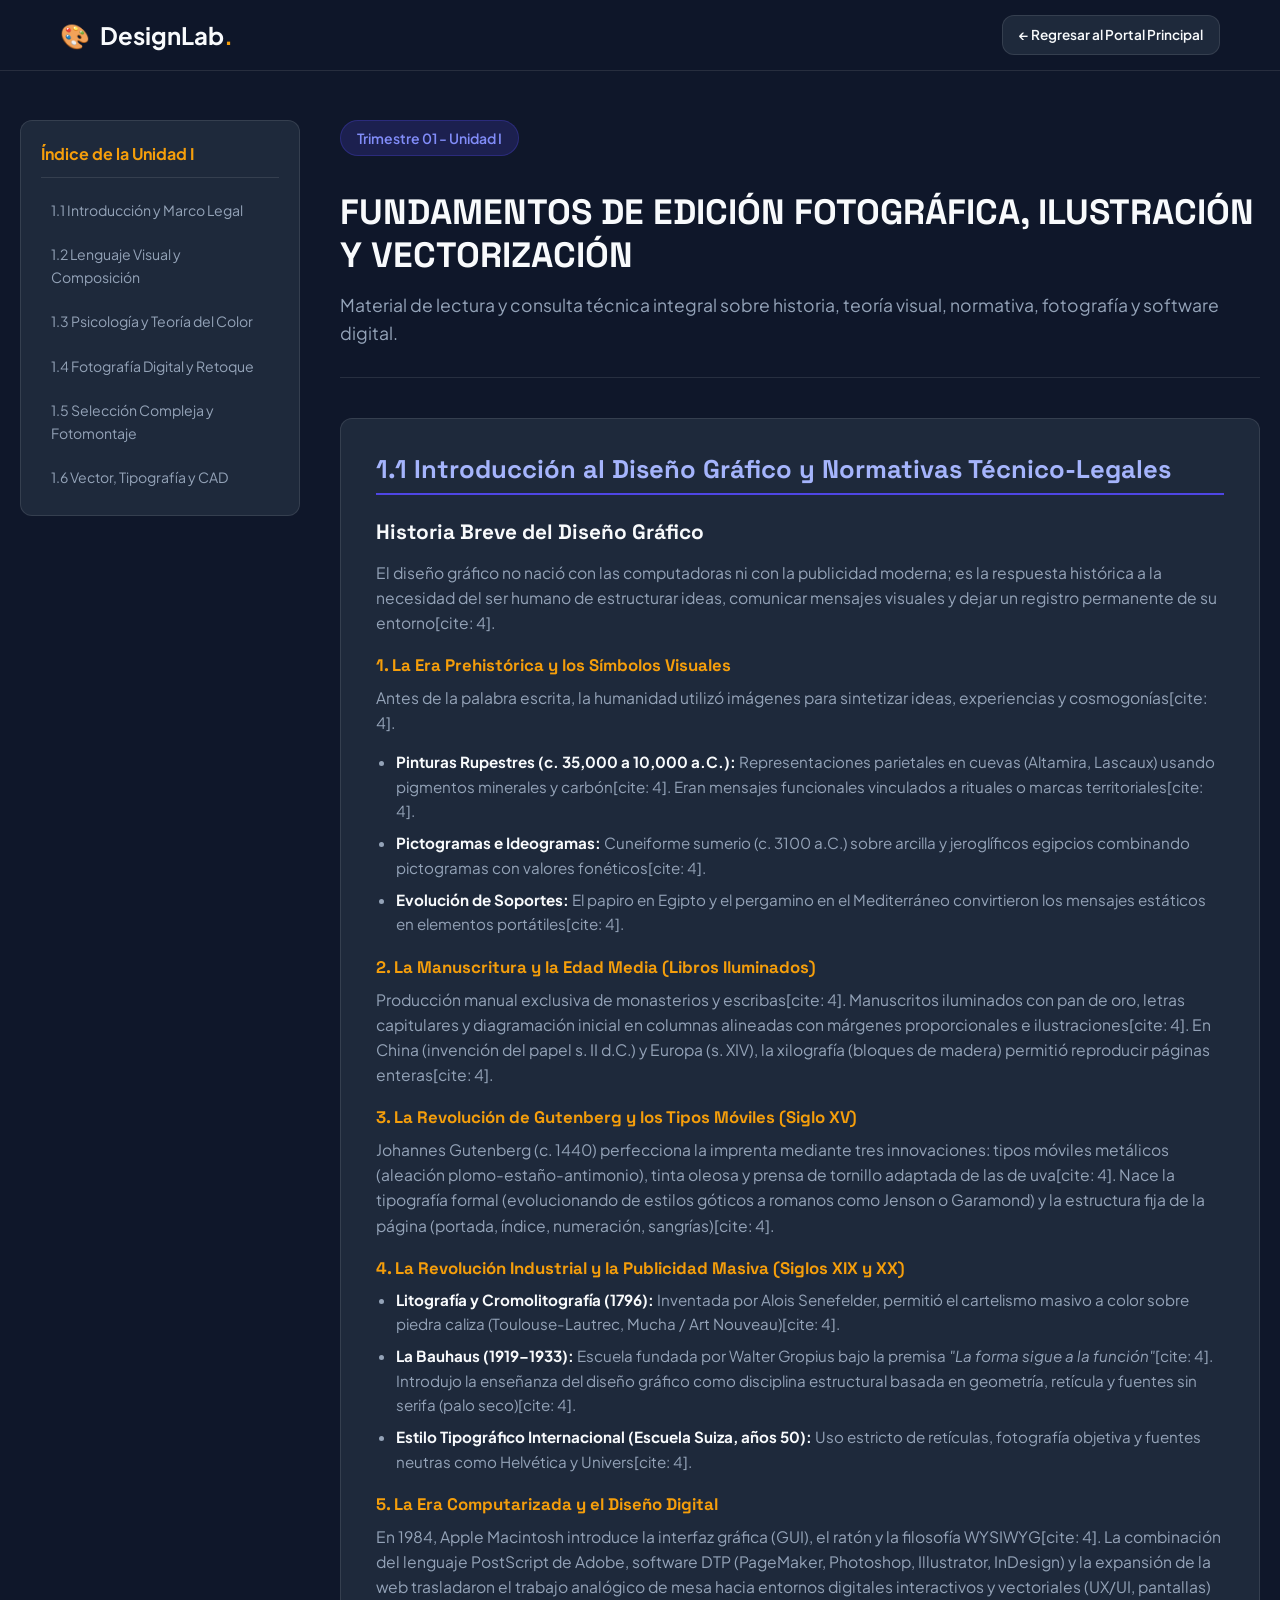
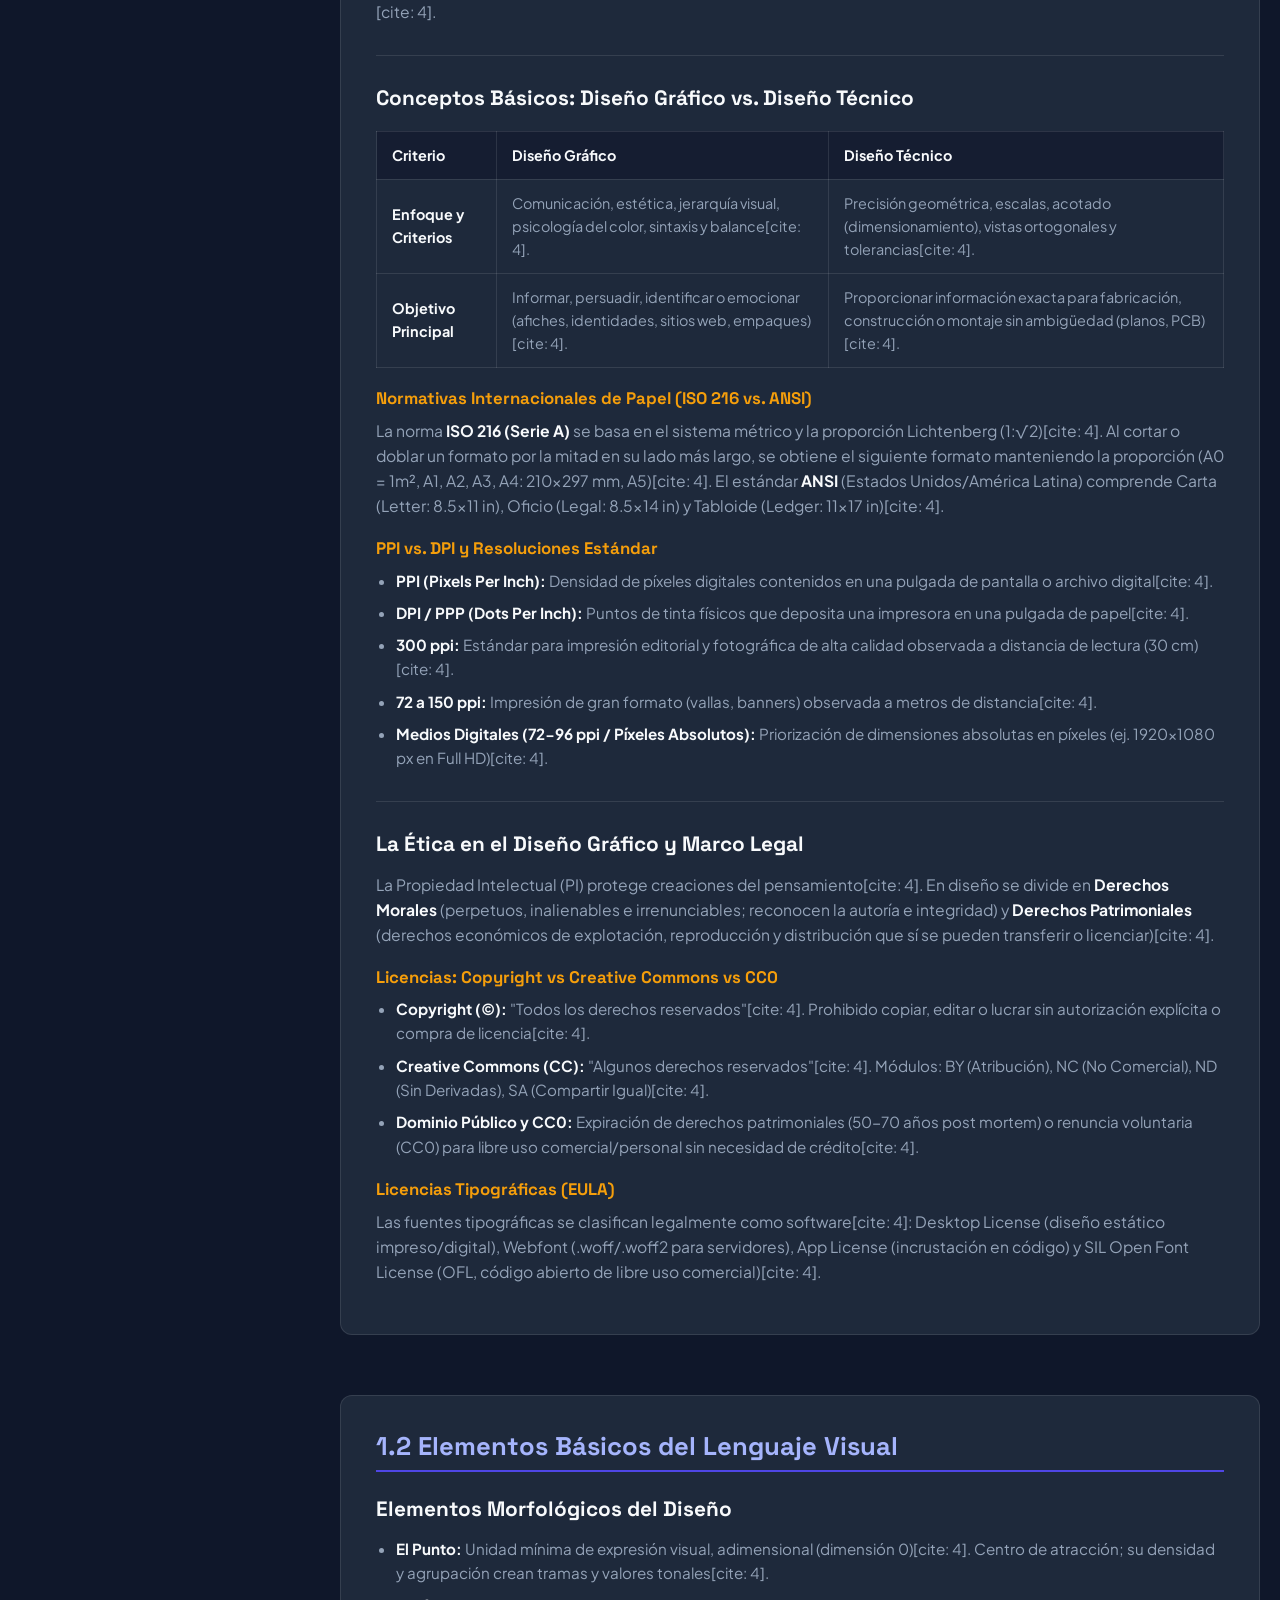
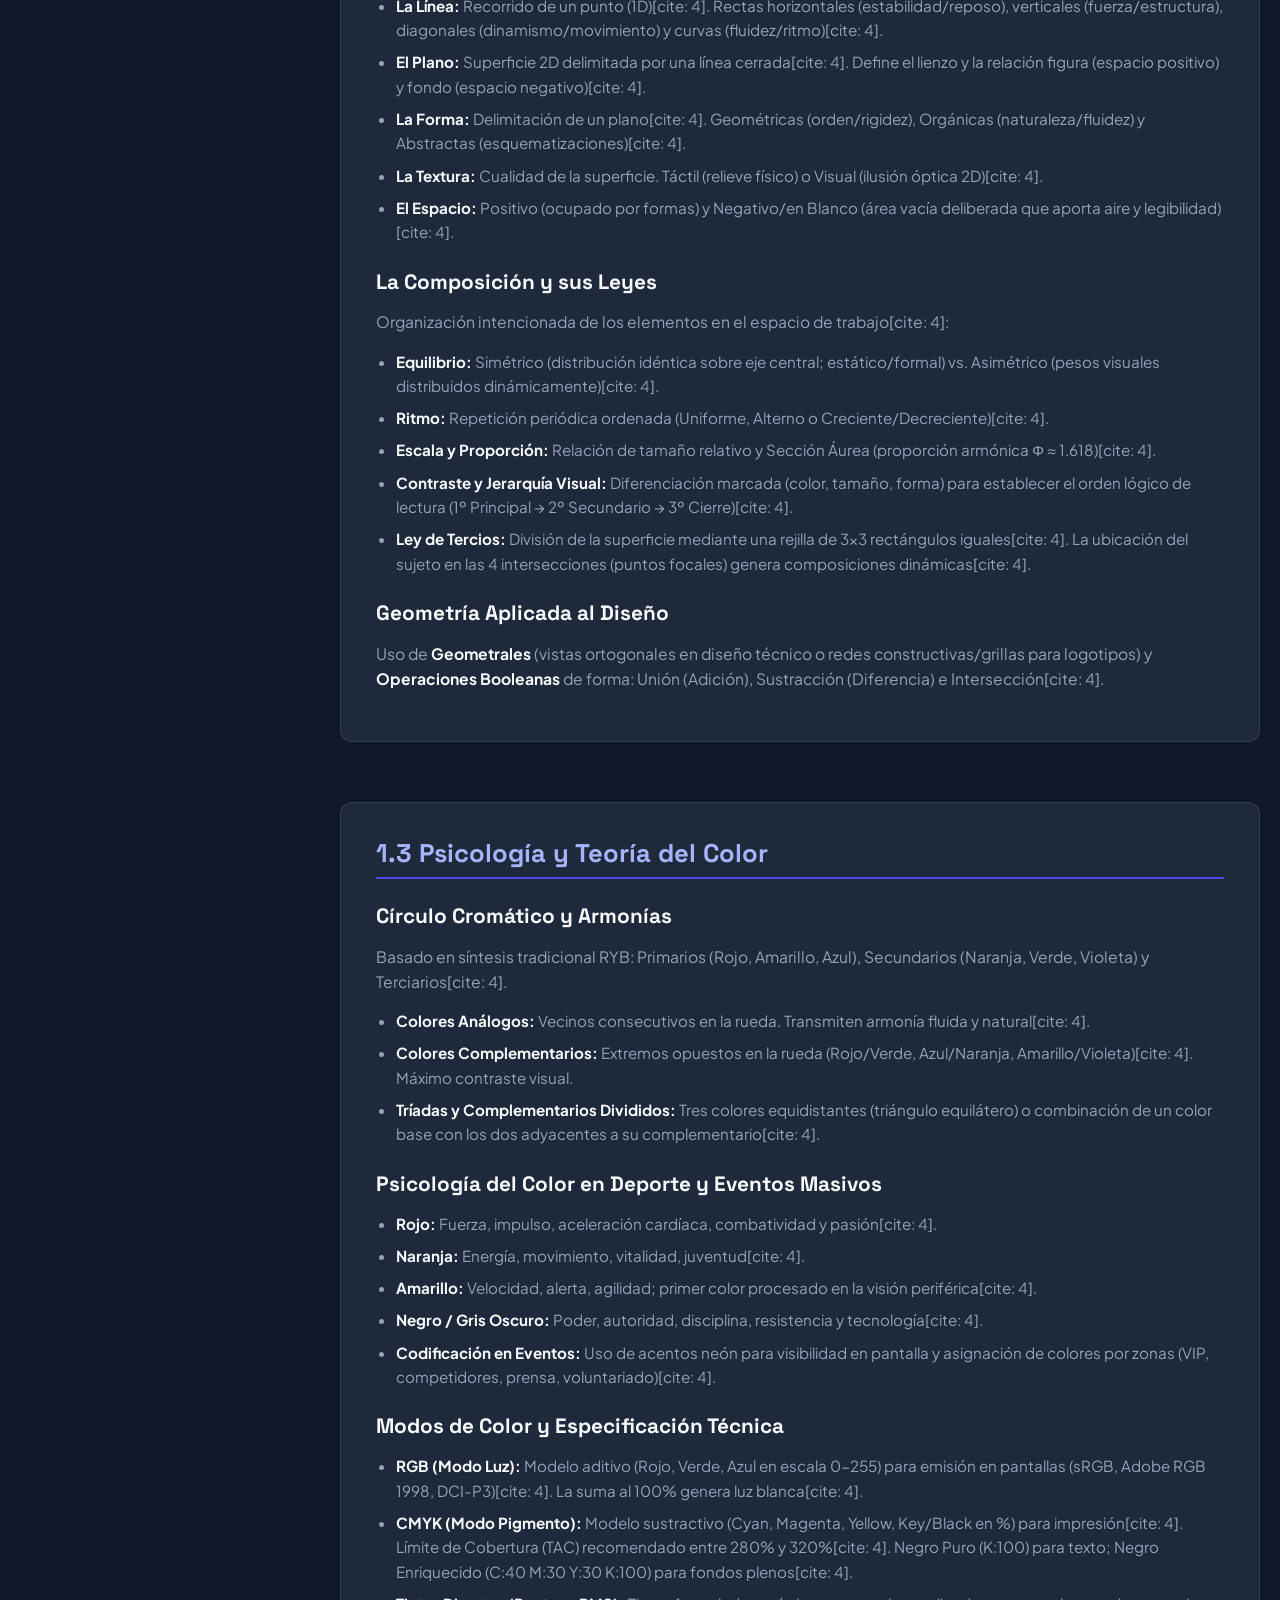
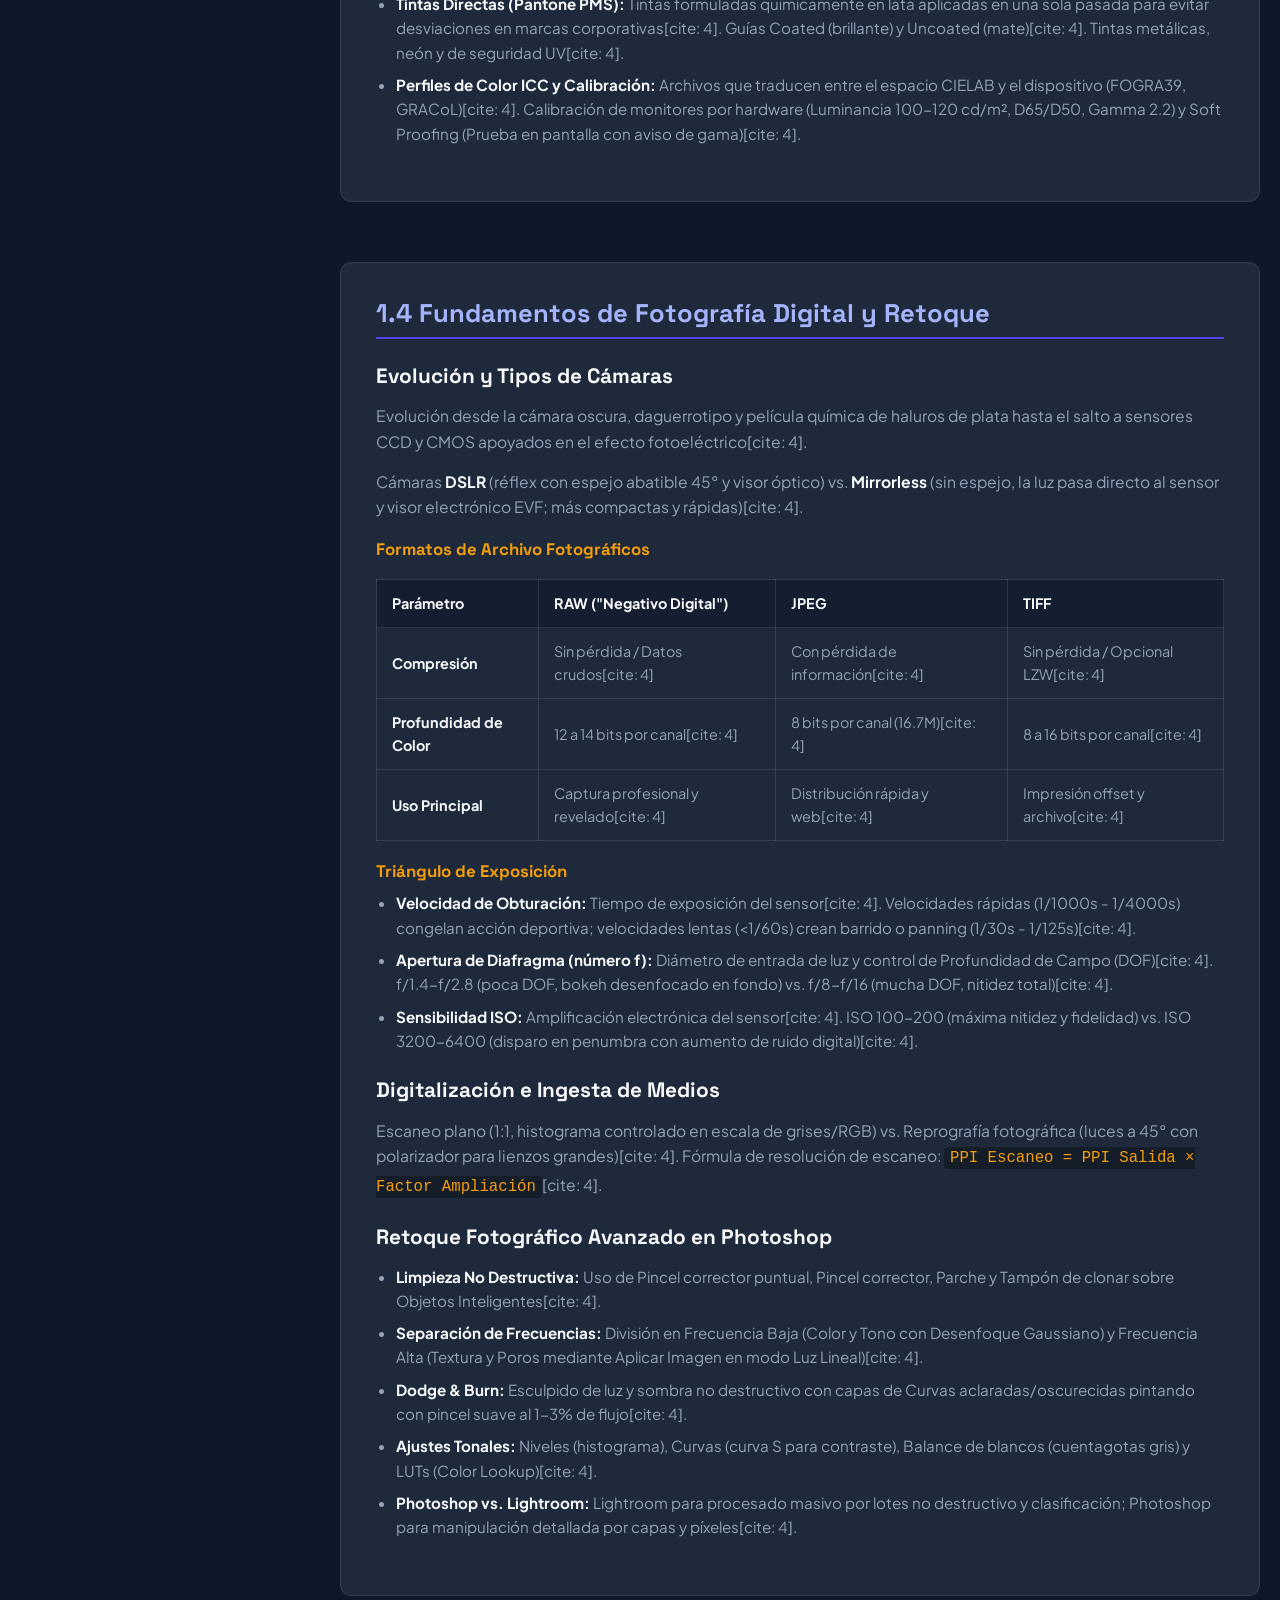
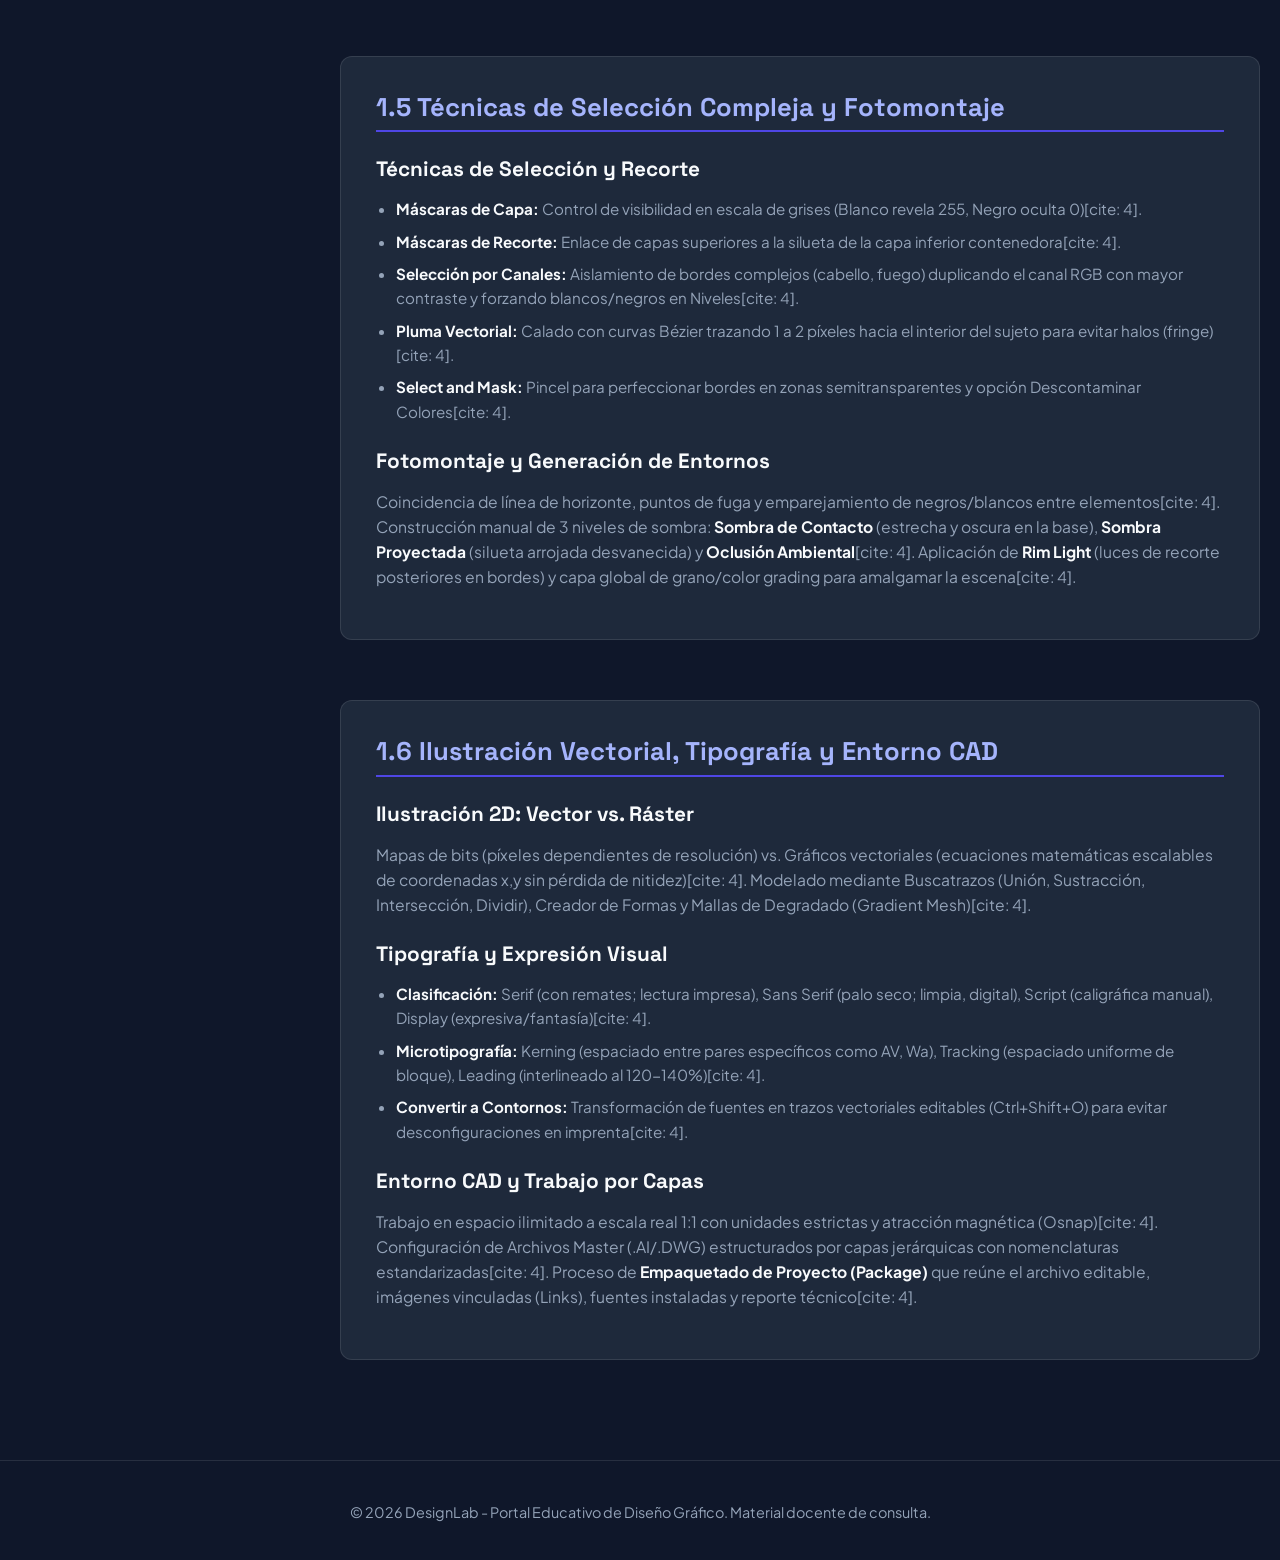
==== unidad1.html @ df147074 "Add files via upload" ====
<!DOCTYPE html>
<html lang="es">
<head>
  <meta charset="UTF-8">
  <meta name="viewport" content="width=device-width, initial-scale=1.0">
  <title>Unidad I: Fundamentos | DesignLab</title>
  <link rel="stylesheet" href="style.css">
  <link rel="preconnect" href="https://fonts.googleapis.com">
  <link rel="preconnect" href="https://fonts.gstatic.com" crossorigin>
  <link href="https://fonts.googleapis.com/css2?family=Plus+Jakarta+Sans:wght@400;500;600;700;800&family=Space+Grotesk:wght@600;700&display=swap" rel="stylesheet">
</head>
<body class="unit-page">

  <!-- Navegación -->
  <nav class="navbar">
    <div class="nav-container">
      <a href="index.html" class="logo">
        <span class="logo-icon">🎨</span>
        <span class="logo-text">DesignLab<span class="dot">.</span></span>
      </a>
      <a href="index.html" class="btn btn-secondary btn-sm">← Regresar al Portal Principal</a>
    </div>
  </nav>

  <div class="unit-layout">
    <!-- Sidebar de Navegación Interna Secuencial -->
    <aside class="unit-sidebar">
      <div class="sidebar-title">Índice de la Unidad I</div>
      <nav class="sidebar-nav">
        <a href="#sec-1-1">1.1 Introducción y Marco Legal</a>
        <a href="#sec-1-2">1.2 Lenguaje Visual y Composición</a>
        <a href="#sec-1-3">1.3 Psicología y Teoría del Color</a>
        <a href="#sec-1-4">1.4 Fotografía Digital y Retoque</a>
        <a href="#sec-1-5">1.5 Selección Compleja y Fotomontaje</a>
        <a href="#sec-1-6">1.6 Vector, Tipografía y CAD</a>
      </nav>
    </aside>

    <!-- Contenido Textual Íntegro -->
    <main class="unit-content">
      
      <header class="unit-header">
        <span class="badge">Trimestre 01 - Unidad I</span>
        <h1>FUNDAMENTOS DE EDICIÓN FOTOGRÁFICA, ILUSTRACIÓN Y VECTORIZACIÓN</h1>
        <p>Material de lectura y consulta técnica integral sobre historia, teoría visual, normativa, fotografía y software digital.</p>
      </header>

      <!-- MÓDULO 1.1 -->
      <section id="sec-1-1" class="content-block">
        <h2>1.1 Introducción al Diseño Gráfico y Normativas Técnico-Legales</h2>
        
        <h3>Historia Breve del Diseño Gráfico</h3>
        <p>El diseño gráfico no nació con las computadoras ni con la publicidad moderna; es la respuesta histórica a la necesidad del ser humano de estructurar ideas, comunicar mensajes visuales y dejar un registro permanente de su entorno[cite: 4].</p>
        
        <h4>1. La Era Prehistórica y los Símbolos Visuales</h4>
        <p>Antes de la palabra escrita, la humanidad utilizó imágenes para sintetizar ideas, experiencias y cosmogonías[cite: 4].</p>
        <ul>
          <li><strong>Pinturas Rupestres (c. 35,000 a 10,000 a.C.):</strong> Representaciones parietales en cuevas (Altamira, Lascaux) usando pigmentos minerales y carbón[cite: 4]. Eran mensajes funcionales vinculados a rituales o marcas territoriales[cite: 4].</li>
          <li><strong>Pictogramas e Ideogramas:</strong> Cuneiforme sumerio (c. 3100 a.C.) sobre arcilla y jeroglíficos egipcios combinando pictogramas con valores fonéticos[cite: 4].</li>
          <li><strong>Evolución de Soportes:</strong> El papiro en Egipto y el pergamino en el Mediterráneo convirtieron los mensajes estáticos en elementos portátiles[cite: 4].</li>
        </ul>

        <h4>2. La Manuscritura y la Edad Media (Libros Iluminados)</h4>
        <p>Producción manual exclusiva de monasterios y escribas[cite: 4]. Manuscritos iluminados con pan de oro, letras capitulares y diagramación inicial en columnas alineadas con márgenes proporcionales e ilustraciones[cite: 4]. En China (invención del papel s. II d.C.) y Europa (s. XIV), la xilografía (bloques de madera) permitió reproducir páginas enteras[cite: 4].</p>

        <h4>3. La Revolución de Gutenberg y los Tipos Móviles (Siglo XV)</h4>
        <p>Johannes Gutenberg (c. 1440) perfecciona la imprenta mediante tres innovaciones: tipos móviles metálicos (aleación plomo-estaño-antimonio), tinta oleosa y prensa de tornillo adaptada de las de uva[cite: 4]. Nace la tipografía formal (evolucionando de estilos góticos a romanos como Jenson o Garamond) y la estructura fija de la página (portada, índice, numeración, sangrías)[cite: 4].</p>

        <h4>4. La Revolución Industrial y la Publicidad Masiva (Siglos XIX y XX)</h4>
        <ul>
          <li><strong>Litografía y Cromolitografía (1796):</strong> Inventada por Alois Senefelder, permitió el cartelismo masivo a color sobre piedra caliza (Toulouse-Lautrec, Mucha / Art Nouveau)[cite: 4].</li>
          <li><strong>La Bauhaus (1919–1933):</strong> Escuela fundada por Walter Gropius bajo la premisa <em>"La forma sigue a la función"</em>[cite: 4]. Introdujo la enseñanza del diseño gráfico como disciplina estructural basada en geometría, retícula y fuentes sin serifa (palo seco)[cite: 4].</li>
          <li><strong>Estilo Tipográfico Internacional (Escuela Suiza, años 50):</strong> Uso estricto de retículas, fotografía objetiva y fuentes neutras como Helvética y Univers[cite: 4].</li>
        </ul>

        <h4>5. La Era Computarizada y el Diseño Digital</h4>
        <p>En 1984, Apple Macintosh introduce la interfaz gráfica (GUI), el ratón y la filosofía WYSIWYG[cite: 4]. La combinación del lenguaje PostScript de Adobe, software DTP (PageMaker, Photoshop, Illustrator, InDesign) y la expansión de la web trasladaron el trabajo analógico de mesa hacia entornos digitales interactivos y vectoriales (UX/UI, pantallas)[cite: 4].</p>

        <hr>

        <h3>Conceptos Básicos: Diseño Gráfico vs. Diseño Técnico</h3>
        <div class="table-wrapper">
          <table>
            <thead>
              <tr>
                <th>Criterio</th>
                <th>Diseño Gráfico</th>
                <th>Diseño Técnico</th>
              </tr>
            </thead>
            <tbody>
              <tr>
                <td><strong>Enfoque y Criterios</strong></td>
                <td>Comunicación, estética, jerarquía visual, psicología del color, sintaxis y balance[cite: 4].</td>
                <td>Precisión geométrica, escalas, acotado (dimensionamiento), vistas ortogonales y tolerancias[cite: 4].</td>
              </tr>
              <tr>
                <td><strong>Objetivo Principal</strong></td>
                <td>Informar, persuadir, identificar o emocionar (afiches, identidades, sitios web, empaques)[cite: 4].</td>
                <td>Proporcionar información exacta para fabricación, construcción o montaje sin ambigüedad (planos, PCB)[cite: 4].</td>
              </tr>
            </tbody>
          </table>
        </div>

        <h4>Normativas Internacionales de Papel (ISO 216 vs. ANSI)</h4>
        <p>La norma <strong>ISO 216 (Serie A)</strong> se basa en el sistema métrico y la proporción Lichtenberg (1:√2)[cite: 4]. Al cortar o doblar un formato por la mitad en su lado más largo, se obtiene el siguiente formato manteniendo la proporción (A0 = 1m², A1, A2, A3, A4: 210×297 mm, A5)[cite: 4]. El estándar <strong>ANSI</strong> (Estados Unidos/América Latina) comprende Carta (Letter: 8.5×11 in), Oficio (Legal: 8.5×14 in) y Tabloide (Ledger: 11×17 in)[cite: 4].</p>

        <h4>PPI vs. DPI y Resoluciones Estándar</h4>
        <ul>
          <li><strong>PPI (Pixels Per Inch):</strong> Densidad de píxeles digitales contenidos en una pulgada de pantalla o archivo digital[cite: 4].</li>
          <li><strong>DPI / PPP (Dots Per Inch):</strong> Puntos de tinta físicos que deposita una impresora en una pulgada de papel[cite: 4].</li>
          <li><strong>300 ppi:</strong> Estándar para impresión editorial y fotográfica de alta calidad observada a distancia de lectura (30 cm)[cite: 4].</li>
          <li><strong>72 a 150 ppi:</strong> Impresión de gran formato (vallas, banners) observada a metros de distancia[cite: 4].</li>
          <li><strong>Medios Digitales (72-96 ppi / Píxeles Absolutos):</strong> Priorización de dimensiones absolutas en píxeles (ej. 1920×1080 px en Full HD)[cite: 4].</li>
        </ul>

        <hr>

        <h3>La Ética en el Diseño Gráfico y Marco Legal</h3>
        <p>La Propiedad Intelectual (PI) protege creaciones del pensamiento[cite: 4]. En diseño se divide en <strong>Derechos Morales</strong> (perpetuos, inalienables e irrenunciables; reconocen la autoría e integridad) y <strong>Derechos Patrimoniales</strong> (derechos económicos de explotación, reproducción y distribución que sí se pueden transferir o licenciar)[cite: 4].</p>
        
        <h4>Licencias: Copyright vs Creative Commons vs CC0</h4>
        <ul>
          <li><strong>Copyright (©):</strong> "Todos los derechos reservados"[cite: 4]. Prohibido copiar, editar o lucrar sin autorización explícita o compra de licencia[cite: 4].</li>
          <li><strong>Creative Commons (CC):</strong> "Algunos derechos reservados"[cite: 4]. Módulos: BY (Atribución), NC (No Comercial), ND (Sin Derivadas), SA (Compartir Igual)[cite: 4].</li>
          <li><strong>Dominio Público y CC0:</strong> Expiración de derechos patrimoniales (50-70 años post mortem) o renuncia voluntaria (CC0) para libre uso comercial/personal sin necesidad de crédito[cite: 4].</li>
        </ul>

        <h4>Licencias Tipográficas (EULA)</h4>
        <p>Las fuentes tipográficas se clasifican legalmente como software[cite: 4]: Desktop License (diseño estático impreso/digital), Webfont (.woff/.woff2 para servidores), App License (incrustación en código) y SIL Open Font License (OFL, código abierto de libre uso comercial)[cite: 4].</p>
      </section>

      <!-- MÓDULO 1.2 -->
      <section id="sec-1-2" class="content-block">
        <h2>1.2 Elementos Básicos del Lenguaje Visual</h2>
        
        <h3>Elementos Morfológicos del Diseño</h3>
        <ul>
          <li><strong>El Punto:</strong> Unidad mínima de expresión visual, adimensional (dimensión 0)[cite: 4]. Centro de atracción; su densidad y agrupación crean tramas y valores tonales[cite: 4].</li>
          <li><strong>La Línea:</strong> Recorrido de un punto (1D)[cite: 4]. Rectas horizontales (estabilidad/reposo), verticales (fuerza/estructura), diagonales (dinamismo/movimiento) y curvas (fluidez/ritmo)[cite: 4].</li>
          <li><strong>El Plano:</strong> Superficie 2D delimitada por una línea cerrada[cite: 4]. Define el lienzo y la relación figura (espacio positivo) y fondo (espacio negativo)[cite: 4].</li>
          <li><strong>La Forma:</strong> Delimitación de un plano[cite: 4]. Geométricas (orden/rigidez), Orgánicas (naturaleza/fluidez) y Abstractas (esquematizaciones)[cite: 4].</li>
          <li><strong>La Textura:</strong> Cualidad de la superficie. Táctil (relieve físico) o Visual (ilusión óptica 2D)[cite: 4].</li>
          <li><strong>El Espacio:</strong> Positivo (ocupado por formas) y Negativo/en Blanco (área vacía deliberada que aporta aire y legibilidad)[cite: 4].</li>
        </ul>

        <h3>La Composición y sus Leyes</h3>
        <p>Organización intencionada de los elementos en el espacio de trabajo[cite: 4]:</p>
        <ul>
          <li><strong>Equilibrio:</strong> Simétrico (distribución idéntica sobre eje central; estático/formal) vs. Asimétrico (pesos visuales distribuidos dinámicamente)[cite: 4].</li>
          <li><strong>Ritmo:</strong> Repetición periódica ordenada (Uniforme, Alterno o Creciente/Decreciente)[cite: 4].</li>
          <li><strong>Escala y Proporción:</strong> Relación de tamaño relativo y Sección Áurea (proporción armónica Φ ≈ 1.618)[cite: 4].</li>
          <li><strong>Contraste y Jerarquía Visual:</strong> Diferenciación marcada (color, tamaño, forma) para establecer el orden lógico de lectura (1º Principal → 2º Secundario → 3º Cierre)[cite: 4].</li>
          <li><strong>Ley de Tercios:</strong> División de la superficie mediante una rejilla de 3×3 rectángulos iguales[cite: 4]. La ubicación del sujeto en las 4 intersecciones (puntos focales) genera composiciones dinámicas[cite: 4].</li>
        </ul>

        <h3>Geometría Aplicada al Diseño</h3>
        <p>Uso de <strong>Geometrales</strong> (vistas ortogonales en diseño técnico o redes constructivas/grillas para logotipos) y <strong>Operaciones Booleanas</strong> de forma: Unión (Adición), Sustracción (Diferencia) e Intersección[cite: 4].</p>
      </section>

      <!-- MÓDULO 1.3 -->
      <section id="sec-1-3" class="content-block">
        <h2>1.3 Psicología y Teoría del Color</h2>
        
        <h3>Círculo Cromático y Armonías</h3>
        <p>Basado en síntesis tradicional RYB: Primarios (Rojo, Amarillo, Azul), Secundarios (Naranja, Verde, Violeta) y Terciarios[cite: 4].</p>
        <ul>
          <li><strong>Colores Análogos:</strong> Vecinos consecutivos en la rueda. Transmiten armonía fluida y natural[cite: 4].</li>
          <li><strong>Colores Complementarios:</strong> Extremos opuestos en la rueda (Rojo/Verde, Azul/Naranja, Amarillo/Violeta)[cite: 4]. Máximo contraste visual.</li>
          <li><strong>Tríadas y Complementarios Divididos:</strong> Tres colores equidistantes (triángulo equilátero) o combinación de un color base con los dos adyacentes a su complementario[cite: 4].</li>
        </ul>

        <h3>Psicología del Color en Deporte y Eventos Masivos</h3>
        <ul>
          <li><strong>Rojo:</strong> Fuerza, impulso, aceleración cardíaca, combatividad y pasión[cite: 4].</li>
          <li><strong>Naranja:</strong> Energía, movimiento, vitalidad, juventud[cite: 4].</li>
          <li><strong>Amarillo:</strong> Velocidad, alerta, agilidad; primer color procesado en la visión periférica[cite: 4].</li>
          <li><strong>Negro / Gris Oscuro:</strong> Poder, autoridad, disciplina, resistencia y tecnología[cite: 4].</li>
          <li><strong>Codificación en Eventos:</strong> Uso de acentos neón para visibilidad en pantalla y asignación de colores por zonas (VIP, competidores, prensa, voluntariado)[cite: 4].</li>
        </ul>

        <h3>Modos de Color y Especificación Técnica</h3>
        <ul>
          <li><strong>RGB (Modo Luz):</strong> Modelo aditivo (Rojo, Verde, Azul en escala 0-255) para emisión en pantallas (sRGB, Adobe RGB 1998, DCI-P3)[cite: 4]. La suma al 100% genera luz blanca[cite: 4].</li>
          <li><strong>CMYK (Modo Pigmento):</strong> Modelo sustractivo (Cyan, Magenta, Yellow, Key/Black en %) para impresión[cite: 4]. Límite de Cobertura (TAC) recomendado entre 280% y 320%[cite: 4]. Negro Puro (K:100) para texto; Negro Enriquecido (C:40 M:30 Y:30 K:100) para fondos plenos[cite: 4].</li>
          <li><strong>Tintas Directas (Pantone PMS):</strong> Tintas formuladas químicamente en lata aplicadas en una sola pasada para evitar desviaciones en marcas corporativas[cite: 4]. Guías Coated (brillante) y Uncoated (mate)[cite: 4]. Tintas metálicas, neón y de seguridad UV[cite: 4].</li>
          <li><strong>Perfiles de Color ICC y Calibración:</strong> Archivos que traducen entre el espacio CIELAB y el dispositivo (FOGRA39, GRACoL)[cite: 4]. Calibración de monitores por hardware (Luminancia 100-120 cd/m², D65/D50, Gamma 2.2) y Soft Proofing (Prueba en pantalla con aviso de gama)[cite: 4].</li>
        </ul>
      </section>

      <!-- MÓDULO 1.4 -->
      <section id="sec-1-4" class="content-block">
        <h2>1.4 Fundamentos de Fotografía Digital y Retoque</h2>
        
        <h3>Evolución y Tipos de Cámaras</h3>
        <p>Evolución desde la cámara oscura, daguerrotipo y película química de haluros de plata hasta el salto a sensores CCD y CMOS apoyados en el efecto fotoeléctrico[cite: 4].</p>
        <p>Cámaras <strong>DSLR</strong> (réflex con espejo abatible 45° y visor óptico) vs. <strong>Mirrorless</strong> (sin espejo, la luz pasa directo al sensor y visor electrónico EVF; más compactas y rápidas)[cite: 4].</p>

        <h4>Formatos de Archivo Fotográficos</h4>
        <div class="table-wrapper">
          <table>
            <thead>
              <tr>
                <th>Parámetro</th>
                <th>RAW ("Negativo Digital")</th>
                <th>JPEG</th>
                <th>TIFF</th>
              </tr>
            </thead>
            <tbody>
              <tr>
                <td><strong>Compresión</strong></td>
                <td>Sin pérdida / Datos crudos[cite: 4]</td>
                <td>Con pérdida de información[cite: 4]</td>
                <td>Sin pérdida / Opcional LZW[cite: 4]</td>
              </tr>
              <tr>
                <td><strong>Profundidad de Color</strong></td>
                <td>12 a 14 bits por canal[cite: 4]</td>
                <td>8 bits por canal (16.7M)[cite: 4]</td>
                <td>8 a 16 bits por canal[cite: 4]</td>
              </tr>
              <tr>
                <td><strong>Uso Principal</strong></td>
                <td>Captura profesional y revelado[cite: 4]</td>
                <td>Distribución rápida y web[cite: 4]</td>
                <td>Impresión offset y archivo[cite: 4]</td>
              </tr>
            </tbody>
          </table>
        </div>

        <h4>Triángulo de Exposición</h4>
        <ul>
          <li><strong>Velocidad de Obturación:</strong> Tiempo de exposición del sensor[cite: 4]. Velocidades rápidas (1/1000s - 1/4000s) congelan acción deportiva; velocidades lentas (&lt;1/60s) crean barrido o panning (1/30s - 1/125s)[cite: 4].</li>
          <li><strong>Apertura de Diafragma (número f):</strong> Diámetro de entrada de luz y control de Profundidad de Campo (DOF)[cite: 4]. f/1.4-f/2.8 (poca DOF, bokeh desenfocado en fondo) vs. f/8-f/16 (mucha DOF, nitidez total)[cite: 4].</li>
          <li><strong>Sensibilidad ISO:</strong> Amplificación electrónica del sensor[cite: 4]. ISO 100-200 (máxima nitidez y fidelidad) vs. ISO 3200-6400 (disparo en penumbra con aumento de ruido digital)[cite: 4].</li>
        </ul>

        <h3>Digitalización e Ingesta de Medios</h3>
        <p>Escaneo plano (1:1, histograma controlado en escala de grises/RGB) vs. Reprografía fotográfica (luces a 45° con polarizador para lienzos grandes)[cite: 4]. Fórmula de resolución de escaneo: <code>PPI Escaneo = PPI Salida × Factor Ampliación</code>[cite: 4].</p>

        <h3>Retoque Fotográfico Avanzado en Photoshop</h3>
        <ul>
          <li><strong>Limpieza No Destructiva:</strong> Uso de Pincel corrector puntual, Pincel corrector, Parche y Tampón de clonar sobre Objetos Inteligentes[cite: 4].</li>
          <li><strong>Separación de Frecuencias:</strong> División en Frecuencia Baja (Color y Tono con Desenfoque Gaussiano) y Frecuencia Alta (Textura y Poros mediante Aplicar Imagen en modo Luz Lineal)[cite: 4].</li>
          <li><strong>Dodge & Burn:</strong> Esculpido de luz y sombra no destructivo con capas de Curvas aclaradas/oscurecidas pintando con pincel suave al 1-3% de flujo[cite: 4].</li>
          <li><strong>Ajustes Tonales:</strong> Niveles (histograma), Curvas (curva S para contraste), Balance de blancos (cuentagotas gris) y LUTs (Color Lookup)[cite: 4].</li>
          <li><strong>Photoshop vs. Lightroom:</strong> Lightroom para procesado masivo por lotes no destructivo y clasificación; Photoshop para manipulación detallada por capas y píxeles[cite: 4].</li>
        </ul>
      </section>

      <!-- MÓDULO 1.5 -->
      <section id="sec-1-5" class="content-block">
        <h2>1.5 Técnicas de Selección Compleja y Fotomontaje</h2>
        
        <h3>Técnicas de Selección y Recorte</h3>
        <ul>
          <li><strong>Máscaras de Capa:</strong> Control de visibilidad en escala de grises (Blanco revela 255, Negro oculta 0)[cite: 4].</li>
          <li><strong>Máscaras de Recorte:</strong> Enlace de capas superiores a la silueta de la capa inferior contenedora[cite: 4].</li>
          <li><strong>Selección por Canales:</strong> Aislamiento de bordes complejos (cabello, fuego) duplicando el canal RGB con mayor contraste y forzando blancos/negros en Niveles[cite: 4].</li>
          <li><strong>Pluma Vectorial:</strong> Calado con curvas Bézier trazando 1 a 2 píxeles hacia el interior del sujeto para evitar halos (fringe)[cite: 4].</li>
          <li><strong>Select and Mask:</strong> Pincel para perfeccionar bordes en zonas semitransparentes y opción Descontaminar Colores[cite: 4].</li>
        </ul>

        <h3>Fotomontaje y Generación de Entornos</h3>
        <p>Coincidencia de línea de horizonte, puntos de fuga y emparejamiento de negros/blancos entre elementos[cite: 4]. Construcción manual de 3 niveles de sombra: <strong>Sombra de Contacto</strong> (estrecha y oscura en la base), <strong>Sombra Proyectada</strong> (silueta arrojada desvanecida) y <strong>Oclusión Ambiental</strong>[cite: 4]. Aplicación de <strong>Rim Light</strong> (luces de recorte posteriores en bordes) y capa global de grano/color grading para amalgamar la escena[cite: 4].</p>
      </section>

      <!-- MÓDULO 1.6 -->
      <section id="sec-1-6" class="content-block">
        <h2>1.6 Ilustración Vectorial, Tipografía y Entorno CAD</h2>
        
        <h3>Ilustración 2D: Vector vs. Ráster</h3>
        <p>Mapas de bits (píxeles dependientes de resolución) vs. Gráficos vectoriales (ecuaciones matemáticas escalables de coordenadas x,y sin pérdida de nitidez)[cite: 4]. Modelado mediante Buscatrazos (Unión, Sustracción, Intersección, Dividir), Creador de Formas y Mallas de Degradado (Gradient Mesh)[cite: 4].</p>

        <h3>Tipografía y Expresión Visual</h3>
        <ul>
          <li><strong>Clasificación:</strong> Serif (con remates; lectura impresa), Sans Serif (palo seco; limpia, digital), Script (caligráfica manual), Display (expresiva/fantasía)[cite: 4].</li>
          <li><strong>Microtipografía:</strong> Kerning (espaciado entre pares específicos como AV, Wa), Tracking (espaciado uniforme de bloque), Leading (interlineado al 120-140%)[cite: 4].</li>
          <li><strong>Convertir a Contornos:</strong> Transformación de fuentes en trazos vectoriales editables (Ctrl+Shift+O) para evitar desconfiguraciones en imprenta[cite: 4].</li>
        </ul>

        <h3>Entorno CAD y Trabajo por Capas</h3>
        <p>Trabajo en espacio ilimitado a escala real 1:1 con unidades estrictas y atracción magnética (Osnap)[cite: 4]. Configuración de Archivos Master (.AI/.DWG) estructurados por capas jerárquicas con nomenclaturas estandarizadas[cite: 4]. Proceso de <strong>Empaquetado de Proyecto (Package)</strong> que reúne el archivo editable, imágenes vinculadas (Links), fuentes instaladas y reporte técnico[cite: 4].</p>
      </section>

    </main>
  </div>

  <footer class="footer">
    <div class="container footer-content">
      <p>&copy; 2026 DesignLab - Portal Educativo de Diseño Gráfico. Material docente de consulta.</p>
    </div>
  </footer>

  <script src="script.js"></script>
</body>
</html>
---- style.css ----
/* ==========================================================================
   RESET & VARIABLES GLOBALES
   ========================================================================== */
:root {
  --primary: #4f46e5;
  --primary-hover: #4338ca;
  --secondary: #f59e0b;
  --accent: #10b981;
  
  --bg-main: #0f172a;
  --bg-card: #1e293b;
  --bg-card-hover: #334155;
  
  --text-main: #f8fafc;
  --text-muted: #94a3b8;
  
  --border-color: rgba(255, 255, 255, 0.1);
  --radius: 12px;
  --shadow: 0 10px 25px -5px rgba(0, 0, 0, 0.3);
  --transition: all 0.3s ease;
}

* {
  box-sizing: border-box;
  margin: 0;
  padding: 0;
}

html {
  scroll-behavior: smooth;
  font-size: 16px;
}

body {
  font-family: 'Plus Jakarta Sans', sans-serif;
  background-color: var(--bg-main);
  color: var(--text-main);
  line-height: 1.6;
}

h1, h2, h3, h4 {
  font-family: 'Space Grotesk', sans-serif;
  line-height: 1.2;
}

ul {
  list-style: none;
}

a {
  text-decoration: none;
  color: inherit;
}

.container {
  max-width: 1200px;
  margin: 0 auto;
  padding: 0 20px;
}

.section {
  padding: 80px 0;
}

.section-header {
  text-align: center;
  max-width: 650px;
  margin: 0 auto 50px auto;
}

.section-header h2 {
  font-size: 2.2rem;
  margin-bottom: 15px;
  background: linear-gradient(135deg, #ffffff 0%, var(--text-muted) 100%);
  -webkit-background-clip: text;
  -webkit-text-fill-color: transparent;
}

.section-header p {
  color: var(--text-muted);
  font-size: 1.1rem;
}

/* NAVEGACIÓN */
.navbar {
  position: fixed;
  top: 0;
  left: 0;
  width: 100%;
  background-color: rgba(15, 23, 42, 0.9);
  backdrop-filter: blur(10px);
  border-bottom: 1px solid var(--border-color);
  z-index: 1000;
  padding: 15px 0;
}

.nav-container {
  max-width: 1200px;
  margin: 0 auto;
  padding: 0 20px;
  display: flex;
  justify-content: space-between;
  align-items: center;
}

.logo {
  display: flex;
  align-items: center;
  gap: 10px;
  font-size: 1.5rem;
  font-weight: 700;
}

.logo .dot {
  color: var(--secondary);
}

.nav-links {
  display: flex;
  gap: 30px;
}

.nav-links a {
  font-weight: 500;
  transition: var(--transition);
  color: var(--text-muted);
}

.nav-links a:hover {
  color: var(--text-main);
}

.menu-toggle {
  display: none;
  flex-direction: column;
  gap: 5px;
  background: none;
  border: none;
  cursor: pointer;
}

.menu-toggle span {
  width: 25px;
  height: 3px;
  background-color: var(--text-main);
  border-radius: 2px;
}

/* HERO SECTION */
.hero {
  padding: 140px 0 80px 0;
  background: radial-gradient(circle at top right, rgba(79, 70, 229, 0.15), transparent 50%);
}

.hero-container {
  max-width: 1200px;
  margin: 0 auto;
  padding: 0 20px;
  display: grid;
  grid-template-columns: 1fr 1fr;
  gap: 40px;
  align-items: center;
}

.badge {
  display: inline-block;
  padding: 6px 16px;
  background-color: rgba(79, 70, 229, 0.2);
  color: #818cf8;
  border: 1px solid rgba(79, 70, 229, 0.3);
  border-radius: 20px;
  font-size: 0.875rem;
  font-weight: 600;
  margin-bottom: 20px;
}

.hero-content h1 {
  font-size: 3rem;
  margin-bottom: 20px;
}

.hero-content p {
  font-size: 1.15rem;
  color: var(--text-muted);
  margin-bottom: 35px;
}

.hero-buttons {
  display: flex;
  gap: 15px;
  flex-wrap: wrap;
}

.btn {
  display: inline-block;
  padding: 12px 28px;
  border-radius: var(--radius);
  font-weight: 600;
  cursor: pointer;
  transition: var(--transition);
  border: none;
  text-align: center;
}

.btn-sm {
  padding: 8px 16px;
  font-size: 0.85rem;
}

.btn-full {
  width: 100%;
  margin-top: 15px;
}

.btn-primary {
  background-color: var(--primary);
  color: white;
}

.btn-primary:hover {
  background-color: var(--primary-hover);
  transform: translateY(-2px);
}

.btn-secondary {
  background-color: var(--bg-card);
  color: var(--text-main);
  border: 1px solid var(--border-color);
}

.btn-secondary:hover {
  background-color: var(--bg-card-hover);
  transform: translateY(-2px);
}

.hero-visual {
  position: relative;
  height: 350px;
  display: flex;
  justify-content: center;
  align-items: center;
}

.floating-card {
  position: absolute;
  background-color: var(--bg-card);
  border: 1px solid var(--border-color);
  padding: 18px 24px;
  border-radius: var(--radius);
  display: flex;
  align-items: center;
  gap: 15px;
  box-shadow: var(--shadow);
  animation: float 4s ease-in-out infinite alternate;
}

.floating-card .card-icon {
  font-size: 1.8rem;
}

.floating-card strong {
  display: block;
  font-size: 1rem;
}

.floating-card small {
  color: var(--text-muted);
}

.c1 { top: 20px; left: 10px; animation-delay: 0s; }
.c2 { top: 140px; right: 10px; animation-delay: 1.3s; }
.c3 { bottom: 30px; left: 40px; animation-delay: 2.6s; }

@keyframes float {
  0% { transform: translateY(0px); }
  100% { transform: translateY(-15px); }
}

/* TRIMESTRES */
.trimestres-grid {
  display: grid;
  grid-template-columns: repeat(auto-fit, minmax(320px, 1fr));
  gap: 30px;
}

.trimestre-card {
  background-color: var(--bg-card);
  border-radius: var(--radius);
  border: 1px solid var(--border-color);
  overflow: hidden;
  transition: var(--transition);
}

.trimestre-card:hover {
  transform: translateY(-5px);
  border-color: rgba(255, 255, 255, 0.2);
}

.card-header {
  padding: 25px;
  border-bottom: 1px solid var(--border-color);
  position: relative;
}

.t1-header { background: linear-gradient(135deg, rgba(79, 70, 229, 0.2), transparent); }
.t2-header { background: linear-gradient(135deg, rgba(245, 158, 11, 0.2), transparent); }
.t3-header { background: linear-gradient(135deg, rgba(16, 185, 129, 0.2), transparent); }

.trimestre-badge {
  font-size: 0.8rem;
  text-transform: uppercase;
  letter-spacing: 1px;
  font-weight: 700;
  color: var(--text-muted);
}

.card-header h3 {
  margin-top: 5px;
  font-size: 1.3rem;
}

.status-pill {
  display: inline-block;
  margin-top: 12px;
  font-size: 0.75rem;
  padding: 4px 10px;
  background: rgba(255, 255, 255, 0.05);
  border-radius: 12px;
  color: var(--text-muted);
}

.status-active {
  background: rgba(16, 185, 129, 0.2);
  color: #34d399;
  border: 1px solid rgba(16, 185, 129, 0.3);
}

.card-body {
  padding: 25px;
}

.card-body p {
  font-size: 0.95rem;
  color: var(--text-muted);
  margin-bottom: 15px;
}

.topic-placeholder {
  font-style: italic;
  font-size: 0.9rem;
  color: #64748b;
  padding: 10px;
  border: 1px dashed var(--border-color);
  border-radius: 6px;
  text-align: center;
}

/* HERRAMIENTAS INTERACTIVAS */
.herramientas-section {
  background-color: rgba(30, 41, 59, 0.4);
}

.tools-container {
  background-color: var(--bg-card);
  border: 1px solid var(--border-color);
  border-radius: var(--radius);
  overflow: hidden;
}

.tool-tabs {
  display: flex;
  border-bottom: 1px solid var(--border-color);
  background-color: rgba(15, 23, 42, 0.5);
}

.tab-btn {
  flex: 1;
  padding: 18px 20px;
  background: none;
  border: none;
  color: var(--text-muted);
  font-family: inherit;
  font-weight: 600;
  cursor: pointer;
  transition: var(--transition);
  border-bottom: 3px solid transparent;
}

.tab-btn:hover {
  color: var(--text-main);
  background-color: rgba(255, 255, 255, 0.02);
}

.tab-btn.active {
  color: var(--text-main);
  border-bottom-color: var(--primary);
  background-color: var(--bg-card);
}

.tool-panel {
  display: none;
  padding: 40px;
}

.tool-panel.active {
  display: block;
}

.tool-wrapper {
  max-width: 700px;
  margin: 0 auto;
}

.tool-description {
  text-align: center;
  margin-bottom: 30px;
}

.tool-description h3 {
  font-size: 1.5rem;
  margin-bottom: 8px;
}

.tool-description p {
  color: var(--text-muted);
  font-size: 0.95rem;
}

.kerning-stage {
  height: 180px;
  background-color: var(--bg-main);
  border-radius: var(--radius);
  display: flex;
  justify-content: center;
  align-items: center;
  margin-bottom: 30px;
  border: 1px solid var(--border-color);
}

.kerning-word {
  font-size: 5rem;
  font-weight: 800;
  letter-spacing: 0px;
  display: flex;
  align-items: center;
  user-select: none;
}

.movable-letter {
  color: var(--secondary);
  transition: transform 0.05s ease-out;
}

.color-stage {
  display: flex;
  gap: 20px;
  margin-bottom: 30px;
}

.color-box {
  flex: 1;
  text-align: center;
}

.color-box span {
  display: block;
  font-size: 0.85rem;
  color: var(--text-muted);
  margin-bottom: 10px;
}

.color-swatch {
  height: 140px;
  border-radius: var(--radius);
  border: 1px solid var(--border-color);
  transition: background-color 0.1s ease;
}

.canvas-wrapper {
  display: flex;
  justify-content: center;
  margin-bottom: 30px;
  background-color: var(--bg-main);
  border-radius: var(--radius);
  border: 1px solid var(--border-color);
  padding: 10px;
}

#bezierCanvas {
  max-width: 100%;
  height: auto;
  cursor: pointer;
}

.tool-controls {
  display: flex;
  flex-direction: column;
  gap: 20px;
}

.tool-controls label {
  font-weight: 600;
  font-size: 0.9rem;
}

input[type="range"] {
  width: 100%;
  accent-color: var(--primary);
  height: 8px;
  border-radius: 4px;
  background: var(--bg-main);
  cursor: pointer;
}

.action-row {
  display: flex;
  align-items: center;
  gap: 20px;
  flex-wrap: wrap;
}

.score-display {
  font-weight: 700;
  font-size: 1rem;
  color: var(--accent);
}

/* RECURSOS */
.recursos-grid {
  display: grid;
  grid-template-columns: repeat(auto-fit, minmax(250px, 1fr));
  gap: 20px;
}

.recurso-card {
  background-color: var(--bg-card);
  border: 1px solid var(--border-color);
  padding: 25px;
  border-radius: var(--radius);
  transition: var(--transition);
}

.recurso-card:hover {
  transform: translateY(-4px);
  border-color: rgba(255, 255, 255, 0.2);
}

.recurso-icon {
  font-size: 2rem;
  margin-bottom: 15px;
}

.recurso-card h4 {
  margin-bottom: 8px;
}

.recurso-card p {
  color: var(--text-muted);
  font-size: 0.9rem;
}

/* PAGINA DE UNIDAD (UNIDAD1.HTML) */
.unit-page {
  background-color: var(--bg-main);
}

.unit-layout {
  display: flex;
  max-width: 1300px;
  margin: 80px auto 0 auto;
  padding: 40px 20px;
  gap: 40px;
}

.unit-sidebar {
  width: 280px;
  flex-shrink: 0;
  position: sticky;
  top: 100px;
  height: fit-content;
  background-color: var(--bg-card);
  border: 1px solid var(--border-color);
  border-radius: var(--radius);
  padding: 20px;
}

.sidebar-title {
  font-weight: 700;
  font-size: 1rem;
  margin-bottom: 15px;
  padding-bottom: 10px;
  border-bottom: 1px solid var(--border-color);
  color: var(--secondary);
}

.sidebar-nav {
  display: flex;
  flex-direction: column;
  gap: 10px;
}

.sidebar-nav a {
  font-size: 0.88rem;
  color: var(--text-muted);
  transition: var(--transition);
  padding: 6px 10px;
  border-radius: 6px;
}

.sidebar-nav a:hover {
  color: var(--text-main);
  background-color: rgba(255, 255, 255, 0.05);
}

.unit-content {
  flex: 1;
  min-width: 0;
}

.unit-header {
  margin-bottom: 40px;
  border-bottom: 1px solid var(--border-color);
  padding-bottom: 30px;
}

.unit-header h1 {
  font-size: 2.2rem;
  margin: 15px 0;
}

.unit-header p {
  color: var(--text-muted);
  font-size: 1.1rem;
}

.content-block {
  margin-bottom: 60px;
  background-color: var(--bg-card);
  border: 1px solid var(--border-color);
  border-radius: var(--radius);
  padding: 35px;
}

.content-block h2 {
  font-size: 1.6rem;
  margin-bottom: 25px;
  color: #a5b4fc;
  border-bottom: 2px solid var(--primary);
  padding-bottom: 8px;
}

.content-block h3 {
  font-size: 1.3rem;
  margin: 25px 0 15px 0;
  color: var(--text-main);
}

.content-block h4 {
  font-size: 1.05rem;
  margin: 20px 0 10px 0;
  color: var(--secondary);
}

.content-block p {
  color: var(--text-muted);
  margin-bottom: 15px;
  font-size: 0.98rem;
}

.content-block ul {
  padding-left: 20px;
  margin-bottom: 20px;
}

.content-block li {
  color: var(--text-muted);
  margin-bottom: 8px;
  list-style-type: disc;
  font-size: 0.95rem;
}

.content-block strong {
  color: var(--text-main);
}

.content-block hr {
  border: none;
  border-top: 1px solid var(--border-color);
  margin: 30px 0;
}

.table-wrapper {
  overflow-x: auto;
  margin: 20px 0;
}

table {
  width: 100%;
  border-collapse: collapse;
  text-align: left;
  font-size: 0.9rem;
}

th, td {
  padding: 12px 15px;
  border: 1px solid var(--border-color);
}

th {
  background-color: rgba(15, 23, 42, 0.6);
  color: var(--text-main);
}

td {
  color: var(--text-muted);
}

code {
  background: rgba(0, 0, 0, 0.3);
  padding: 2px 6px;
  border-radius: 4px;
  color: var(--secondary);
  font-family: monospace;
}

/* FOOTER */
.footer {
  padding: 40px 0;
  border-top: 1px solid var(--border-color);
  text-align: center;
  color: var(--text-muted);
  font-size: 0.9rem;
}

/* RESPONSIVE */
@media (max-width: 900px) {
  .unit-layout {
    flex-direction: column;
  }
  .unit-sidebar {
    width: 100%;
    position: static;
  }
}

@media (max-width: 768px) {
  .hero-container {
    grid-template-columns: 1fr;
    text-align: center;
  }
  .hero-content h1 {
    font-size: 2.2rem;
  }
  .hero-buttons {
    justify-content: center;
  }
  .hero-visual {
    display: none;
  }
  .nav-links {
    display: none;
  }
  .menu-toggle {
    display: flex;
  }
  .tool-tabs {
    flex-direction: column;
  }
  .tab-btn {
    border-bottom: none;
    border-left: 3px solid transparent;
    text-align: left;
  }
  .tab-btn.active {
    border-left-color: var(--primary);
  }
}
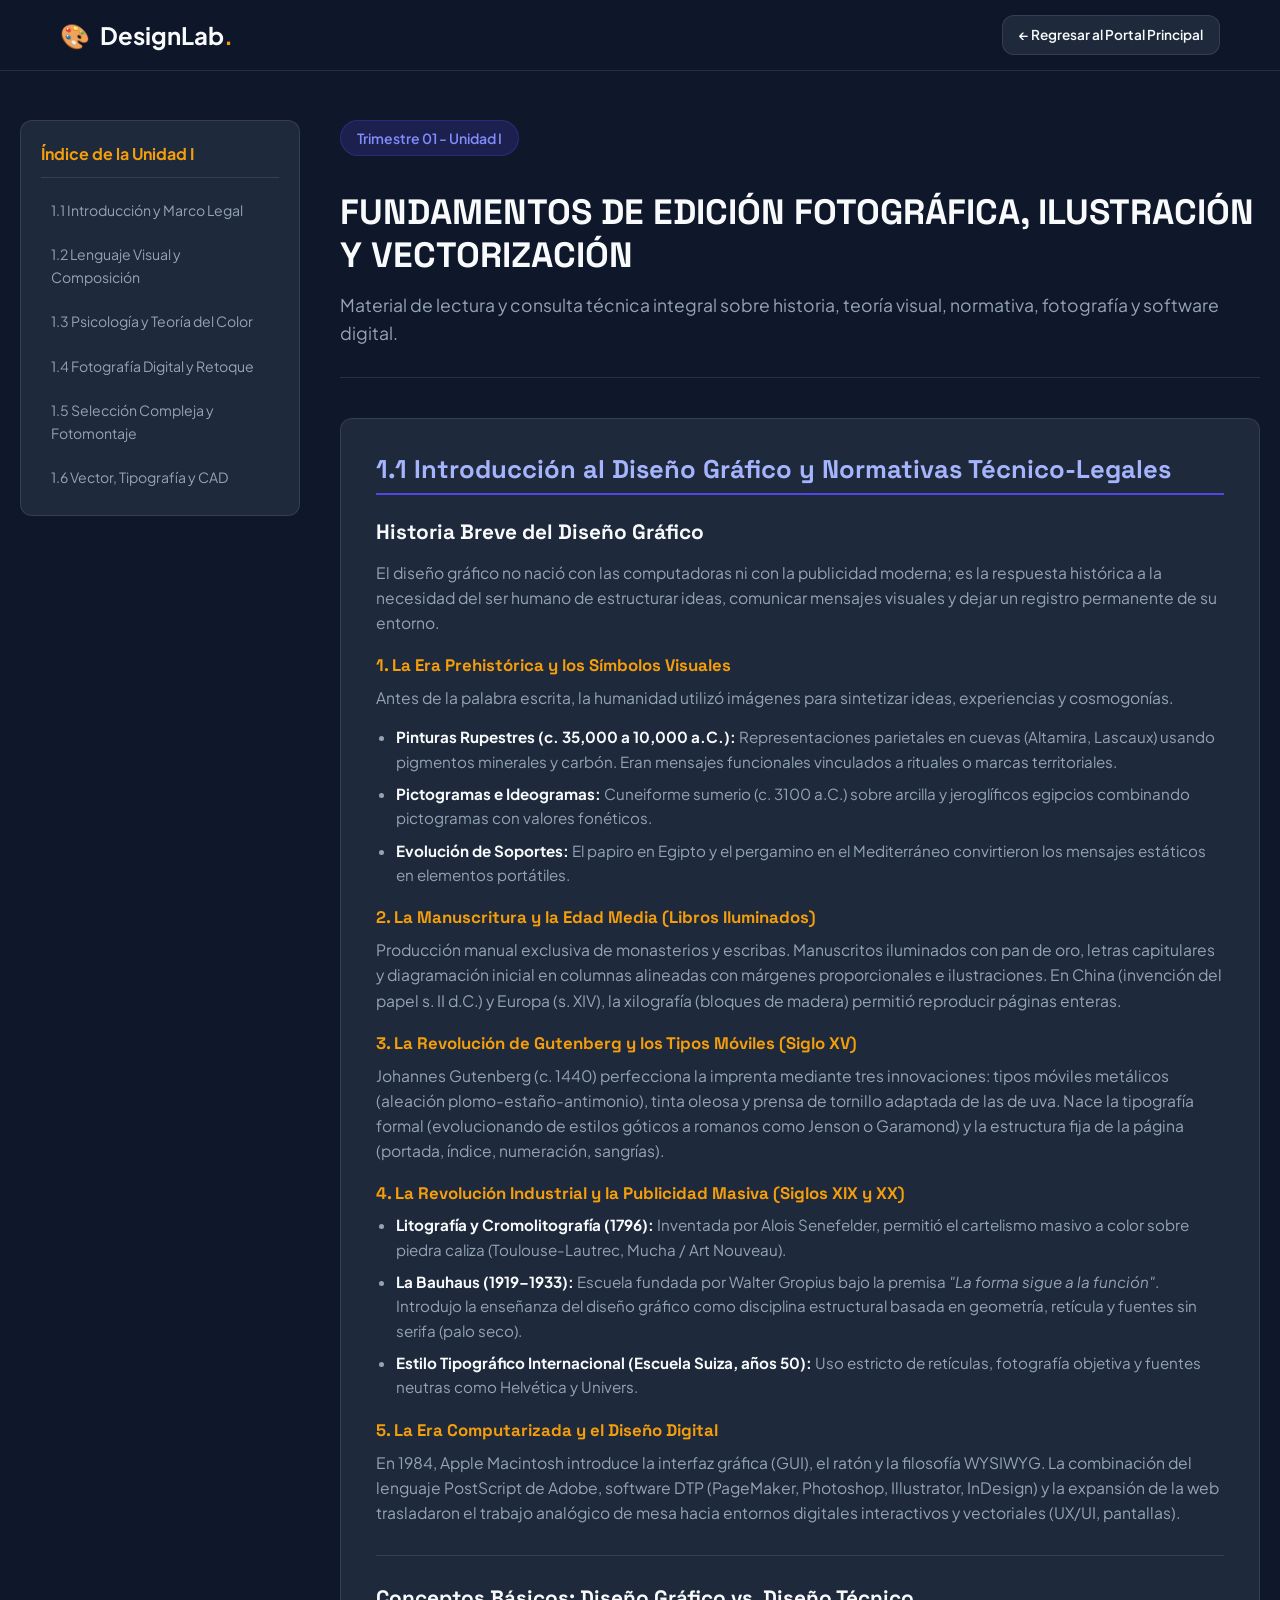
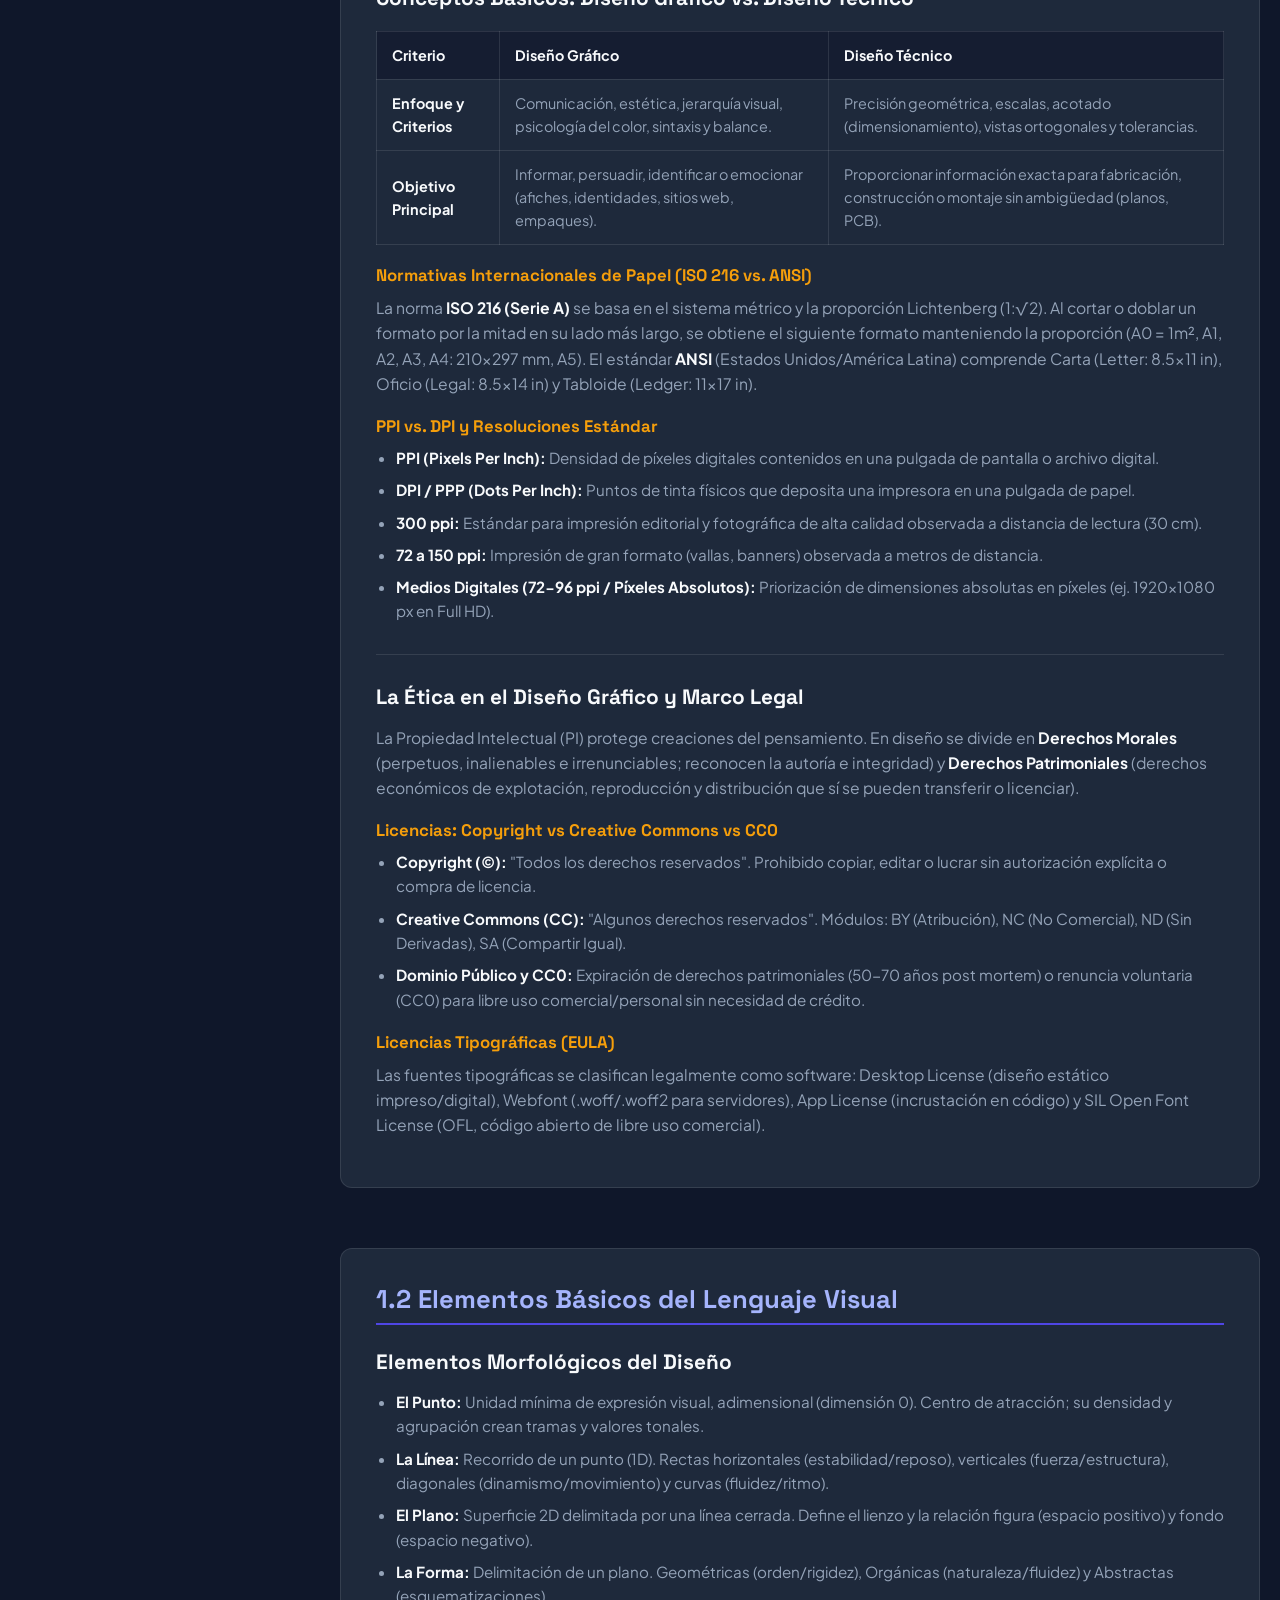
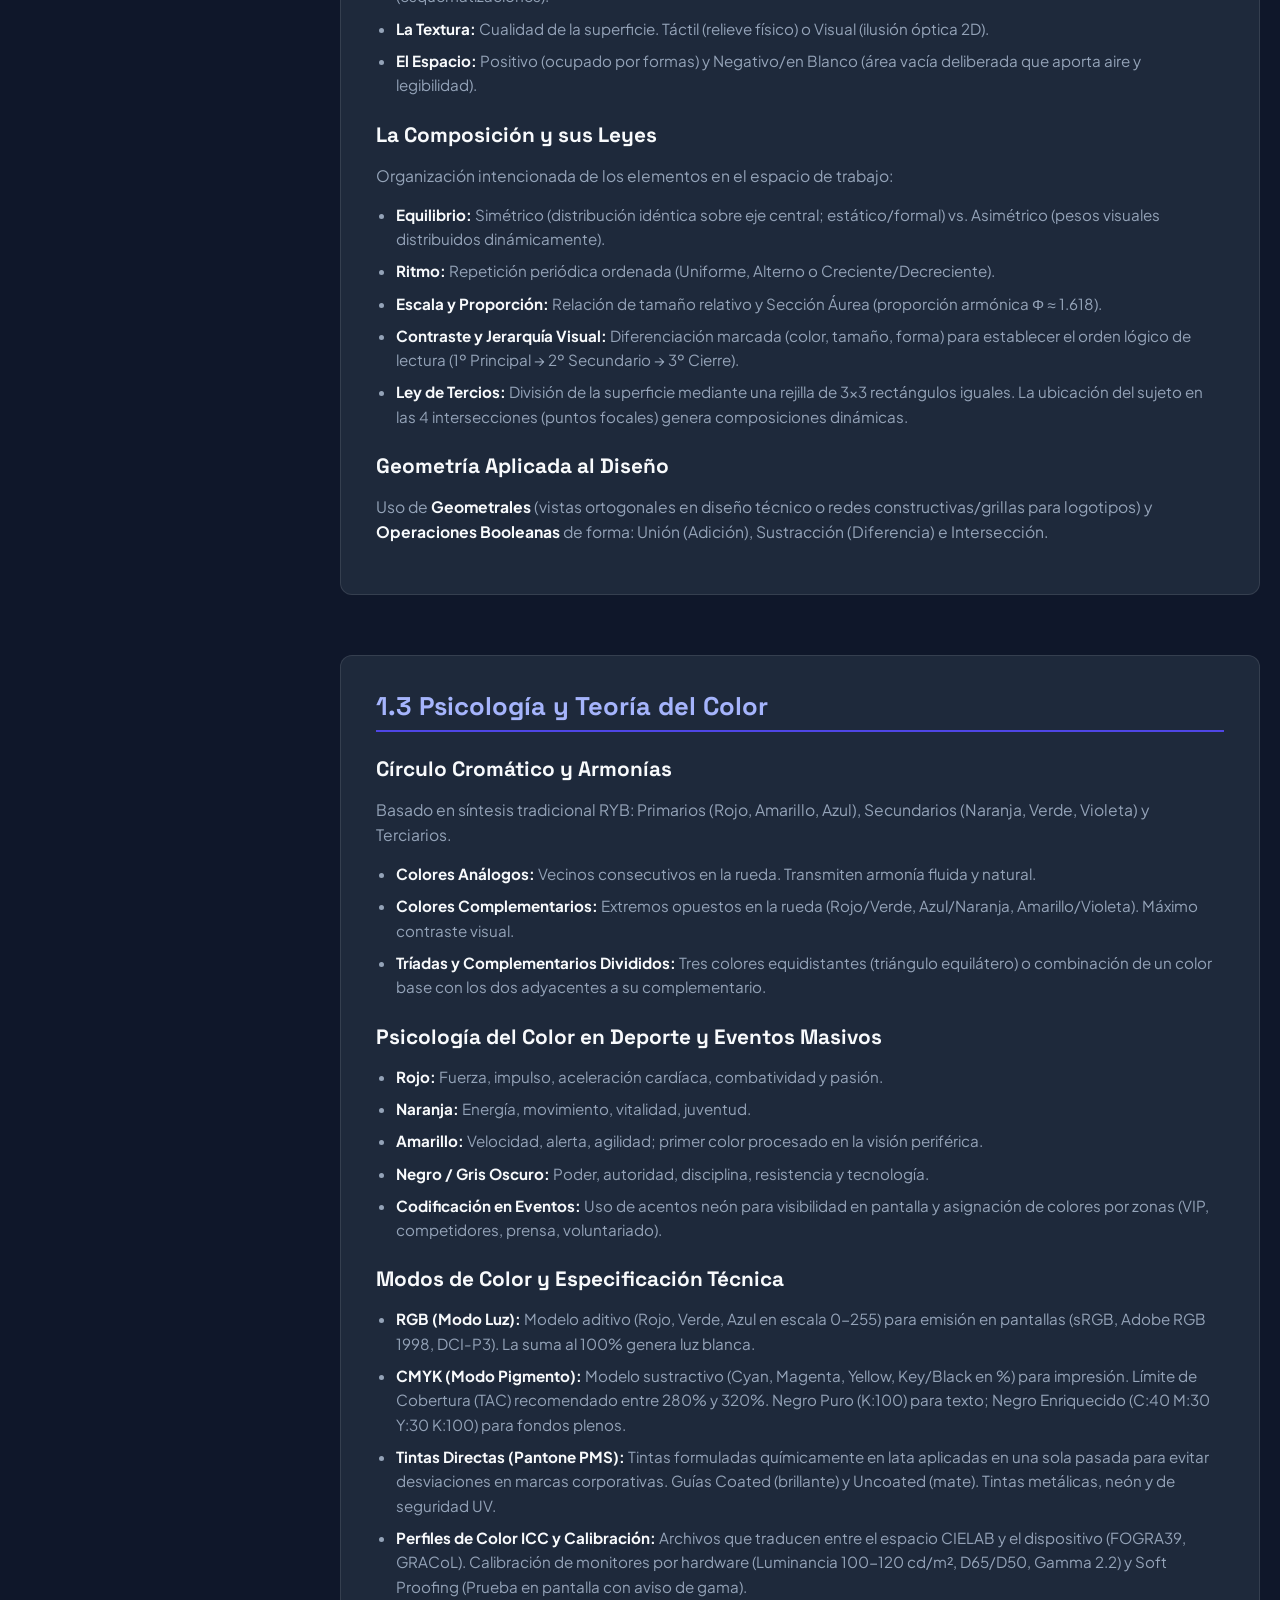
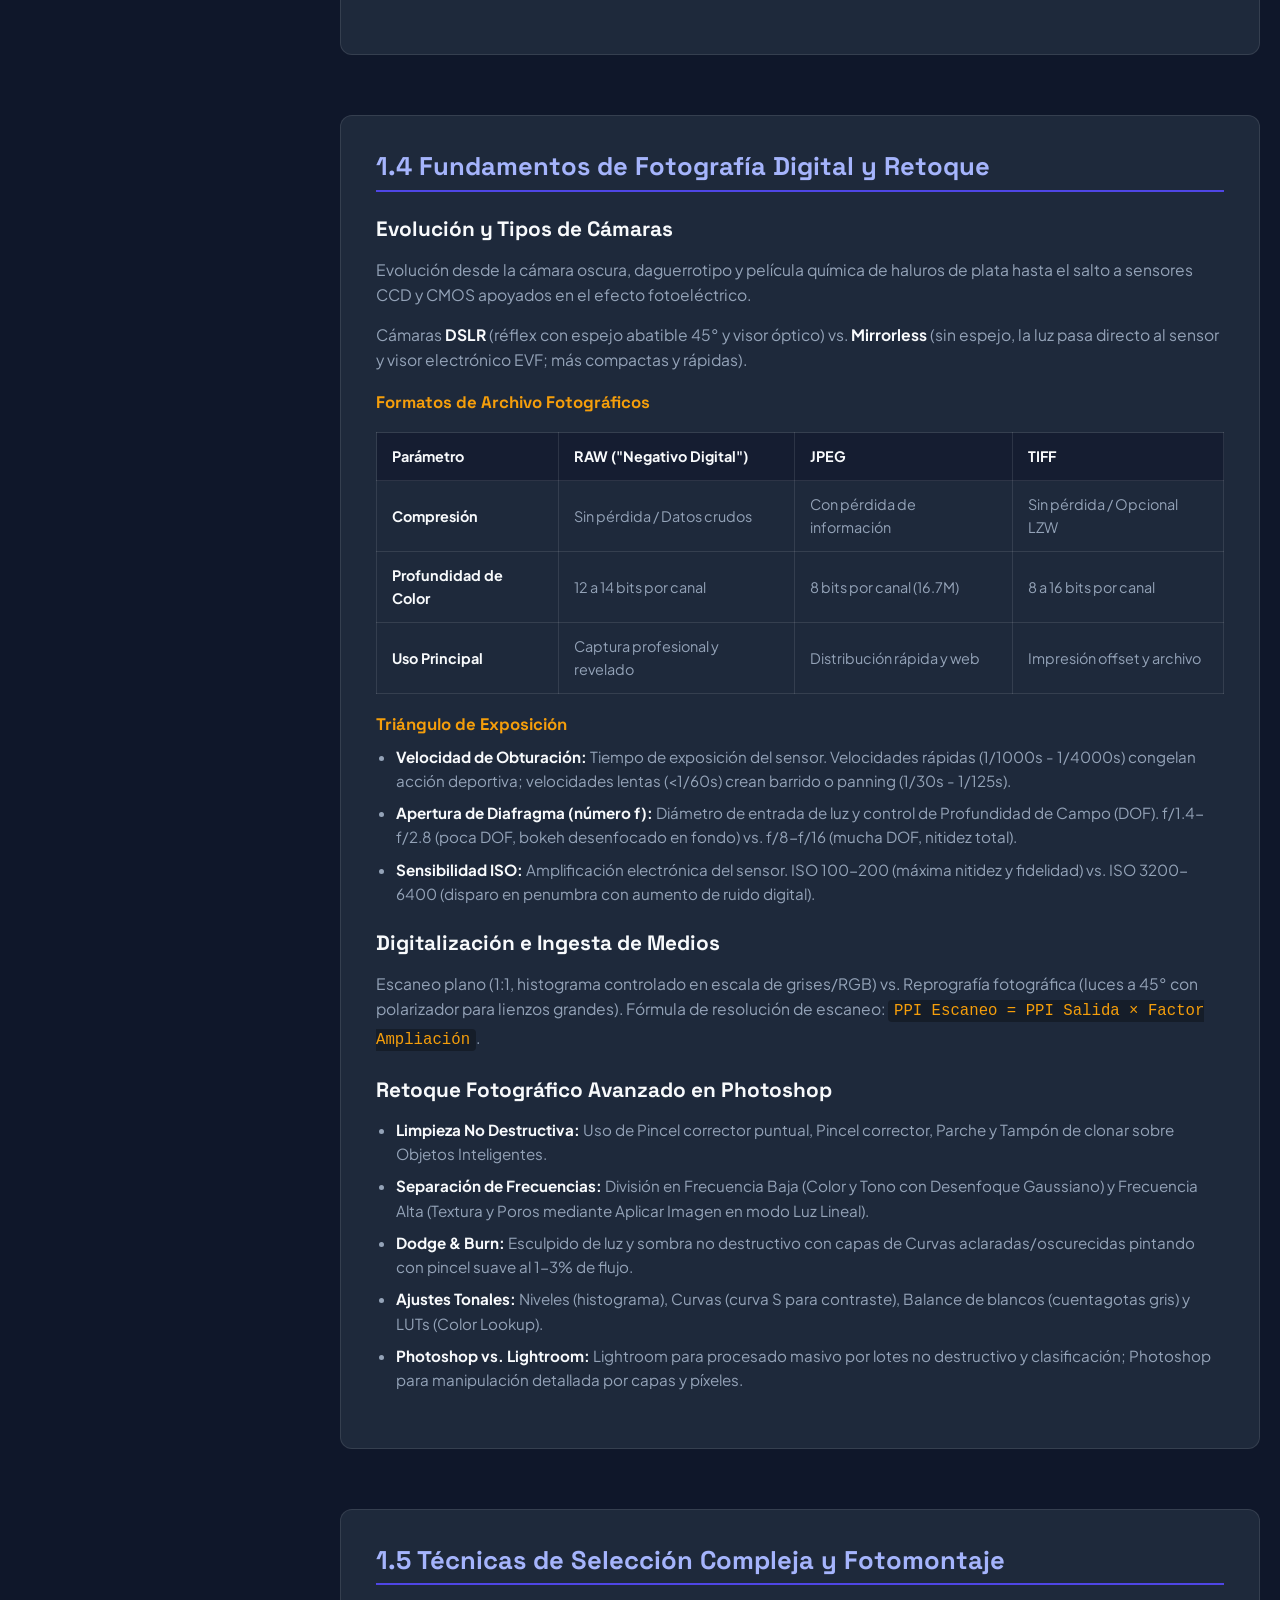
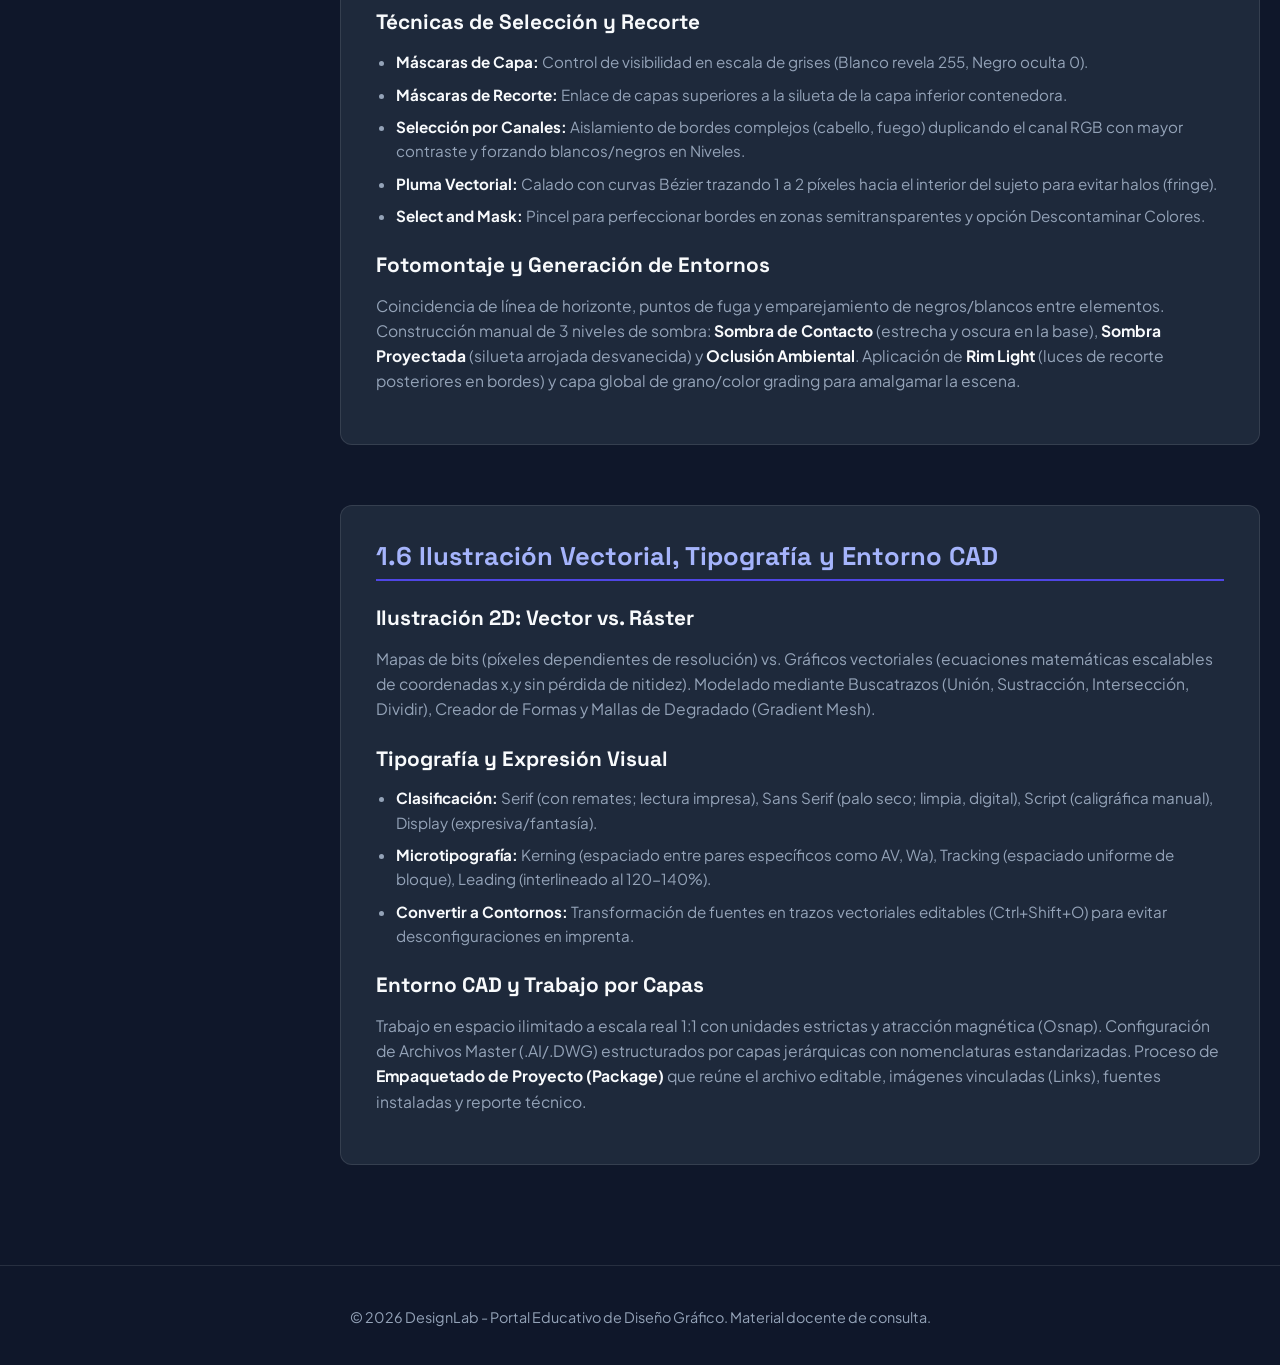
==== commit c71fe43a: "Update fmt.Println message from 'Hello' to 'Goodbye'" ====
--- a/unidad1.html
+++ b/unidad1.html
@@ -50,31 +50,31 @@
         <h2>1.1 Introducción al Diseño Gráfico y Normativas Técnico-Legales</h2>
         
         <h3>Historia Breve del Diseño Gráfico</h3>
-        <p>El diseño gráfico no nació con las computadoras ni con la publicidad moderna; es la respuesta histórica a la necesidad del ser humano de estructurar ideas, comunicar mensajes visuales y dejar un registro permanente de su entorno[cite: 4].</p>
+        <p>El diseño gráfico no nació con las computadoras ni con la publicidad moderna; es la respuesta histórica a la necesidad del ser humano de estructurar ideas, comunicar mensajes visuales y dejar un registro permanente de su entorno.</p>
         
         <h4>1. La Era Prehistórica y los Símbolos Visuales</h4>
-        <p>Antes de la palabra escrita, la humanidad utilizó imágenes para sintetizar ideas, experiencias y cosmogonías[cite: 4].</p>
-        <ul>
-          <li><strong>Pinturas Rupestres (c. 35,000 a 10,000 a.C.):</strong> Representaciones parietales en cuevas (Altamira, Lascaux) usando pigmentos minerales y carbón[cite: 4]. Eran mensajes funcionales vinculados a rituales o marcas territoriales[cite: 4].</li>
-          <li><strong>Pictogramas e Ideogramas:</strong> Cuneiforme sumerio (c. 3100 a.C.) sobre arcilla y jeroglíficos egipcios combinando pictogramas con valores fonéticos[cite: 4].</li>
-          <li><strong>Evolución de Soportes:</strong> El papiro en Egipto y el pergamino en el Mediterráneo convirtieron los mensajes estáticos en elementos portátiles[cite: 4].</li>
+        <p>Antes de la palabra escrita, la humanidad utilizó imágenes para sintetizar ideas, experiencias y cosmogonías.</p>
+        <ul>
+          <li><strong>Pinturas Rupestres (c. 35,000 a 10,000 a.C.):</strong> Representaciones parietales en cuevas (Altamira, Lascaux) usando pigmentos minerales y carbón. Eran mensajes funcionales vinculados a rituales o marcas territoriales.</li>
+          <li><strong>Pictogramas e Ideogramas:</strong> Cuneiforme sumerio (c. 3100 a.C.) sobre arcilla y jeroglíficos egipcios combinando pictogramas con valores fonéticos.</li>
+          <li><strong>Evolución de Soportes:</strong> El papiro en Egipto y el pergamino en el Mediterráneo convirtieron los mensajes estáticos en elementos portátiles.</li>
         </ul>
 
         <h4>2. La Manuscritura y la Edad Media (Libros Iluminados)</h4>
-        <p>Producción manual exclusiva de monasterios y escribas[cite: 4]. Manuscritos iluminados con pan de oro, letras capitulares y diagramación inicial en columnas alineadas con márgenes proporcionales e ilustraciones[cite: 4]. En China (invención del papel s. II d.C.) y Europa (s. XIV), la xilografía (bloques de madera) permitió reproducir páginas enteras[cite: 4].</p>
+        <p>Producción manual exclusiva de monasterios y escribas. Manuscritos iluminados con pan de oro, letras capitulares y diagramación inicial en columnas alineadas con márgenes proporcionales e ilustraciones. En China (invención del papel s. II d.C.) y Europa (s. XIV), la xilografía (bloques de madera) permitió reproducir páginas enteras.</p>
 
         <h4>3. La Revolución de Gutenberg y los Tipos Móviles (Siglo XV)</h4>
-        <p>Johannes Gutenberg (c. 1440) perfecciona la imprenta mediante tres innovaciones: tipos móviles metálicos (aleación plomo-estaño-antimonio), tinta oleosa y prensa de tornillo adaptada de las de uva[cite: 4]. Nace la tipografía formal (evolucionando de estilos góticos a romanos como Jenson o Garamond) y la estructura fija de la página (portada, índice, numeración, sangrías)[cite: 4].</p>
+        <p>Johannes Gutenberg (c. 1440) perfecciona la imprenta mediante tres innovaciones: tipos móviles metálicos (aleación plomo-estaño-antimonio), tinta oleosa y prensa de tornillo adaptada de las de uva. Nace la tipografía formal (evolucionando de estilos góticos a romanos como Jenson o Garamond) y la estructura fija de la página (portada, índice, numeración, sangrías).</p>
 
         <h4>4. La Revolución Industrial y la Publicidad Masiva (Siglos XIX y XX)</h4>
         <ul>
-          <li><strong>Litografía y Cromolitografía (1796):</strong> Inventada por Alois Senefelder, permitió el cartelismo masivo a color sobre piedra caliza (Toulouse-Lautrec, Mucha / Art Nouveau)[cite: 4].</li>
-          <li><strong>La Bauhaus (1919–1933):</strong> Escuela fundada por Walter Gropius bajo la premisa <em>"La forma sigue a la función"</em>[cite: 4]. Introdujo la enseñanza del diseño gráfico como disciplina estructural basada en geometría, retícula y fuentes sin serifa (palo seco)[cite: 4].</li>
-          <li><strong>Estilo Tipográfico Internacional (Escuela Suiza, años 50):</strong> Uso estricto de retículas, fotografía objetiva y fuentes neutras como Helvética y Univers[cite: 4].</li>
+          <li><strong>Litografía y Cromolitografía (1796):</strong> Inventada por Alois Senefelder, permitió el cartelismo masivo a color sobre piedra caliza (Toulouse-Lautrec, Mucha / Art Nouveau).</li>
+          <li><strong>La Bauhaus (1919–1933):</strong> Escuela fundada por Walter Gropius bajo la premisa <em>"La forma sigue a la función"</em>. Introdujo la enseñanza del diseño gráfico como disciplina estructural basada en geometría, retícula y fuentes sin serifa (palo seco).</li>
+          <li><strong>Estilo Tipográfico Internacional (Escuela Suiza, años 50):</strong> Uso estricto de retículas, fotografía objetiva y fuentes neutras como Helvética y Univers.</li>
         </ul>
 
         <h4>5. La Era Computarizada y el Diseño Digital</h4>
-        <p>En 1984, Apple Macintosh introduce la interfaz gráfica (GUI), el ratón y la filosofía WYSIWYG[cite: 4]. La combinación del lenguaje PostScript de Adobe, software DTP (PageMaker, Photoshop, Illustrator, InDesign) y la expansión de la web trasladaron el trabajo analógico de mesa hacia entornos digitales interactivos y vectoriales (UX/UI, pantallas)[cite: 4].</p>
+        <p>En 1984, Apple Macintosh introduce la interfaz gráfica (GUI), el ratón y la filosofía WYSIWYG. La combinación del lenguaje PostScript de Adobe, software DTP (PageMaker, Photoshop, Illustrator, InDesign) y la expansión de la web trasladaron el trabajo analógico de mesa hacia entornos digitales interactivos y vectoriales (UX/UI, pantallas).</p>
 
         <hr>
 
@@ -91,44 +91,44 @@
             <tbody>
               <tr>
                 <td><strong>Enfoque y Criterios</strong></td>
-                <td>Comunicación, estética, jerarquía visual, psicología del color, sintaxis y balance[cite: 4].</td>
-                <td>Precisión geométrica, escalas, acotado (dimensionamiento), vistas ortogonales y tolerancias[cite: 4].</td>
+                <td>Comunicación, estética, jerarquía visual, psicología del color, sintaxis y balance.</td>
+                <td>Precisión geométrica, escalas, acotado (dimensionamiento), vistas ortogonales y tolerancias.</td>
               </tr>
               <tr>
                 <td><strong>Objetivo Principal</strong></td>
-                <td>Informar, persuadir, identificar o emocionar (afiches, identidades, sitios web, empaques)[cite: 4].</td>
-                <td>Proporcionar información exacta para fabricación, construcción o montaje sin ambigüedad (planos, PCB)[cite: 4].</td>
+                <td>Informar, persuadir, identificar o emocionar (afiches, identidades, sitios web, empaques).</td>
+                <td>Proporcionar información exacta para fabricación, construcción o montaje sin ambigüedad (planos, PCB).</td>
               </tr>
             </tbody>
           </table>
         </div>
 
         <h4>Normativas Internacionales de Papel (ISO 216 vs. ANSI)</h4>
-        <p>La norma <strong>ISO 216 (Serie A)</strong> se basa en el sistema métrico y la proporción Lichtenberg (1:√2)[cite: 4]. Al cortar o doblar un formato por la mitad en su lado más largo, se obtiene el siguiente formato manteniendo la proporción (A0 = 1m², A1, A2, A3, A4: 210×297 mm, A5)[cite: 4]. El estándar <strong>ANSI</strong> (Estados Unidos/América Latina) comprende Carta (Letter: 8.5×11 in), Oficio (Legal: 8.5×14 in) y Tabloide (Ledger: 11×17 in)[cite: 4].</p>
+        <p>La norma <strong>ISO 216 (Serie A)</strong> se basa en el sistema métrico y la proporción Lichtenberg (1:√2). Al cortar o doblar un formato por la mitad en su lado más largo, se obtiene el siguiente formato manteniendo la proporción (A0 = 1m², A1, A2, A3, A4: 210×297 mm, A5). El estándar <strong>ANSI</strong> (Estados Unidos/América Latina) comprende Carta (Letter: 8.5×11 in), Oficio (Legal: 8.5×14 in) y Tabloide (Ledger: 11×17 in).</p>
 
         <h4>PPI vs. DPI y Resoluciones Estándar</h4>
         <ul>
-          <li><strong>PPI (Pixels Per Inch):</strong> Densidad de píxeles digitales contenidos en una pulgada de pantalla o archivo digital[cite: 4].</li>
-          <li><strong>DPI / PPP (Dots Per Inch):</strong> Puntos de tinta físicos que deposita una impresora en una pulgada de papel[cite: 4].</li>
-          <li><strong>300 ppi:</strong> Estándar para impresión editorial y fotográfica de alta calidad observada a distancia de lectura (30 cm)[cite: 4].</li>
-          <li><strong>72 a 150 ppi:</strong> Impresión de gran formato (vallas, banners) observada a metros de distancia[cite: 4].</li>
-          <li><strong>Medios Digitales (72-96 ppi / Píxeles Absolutos):</strong> Priorización de dimensiones absolutas en píxeles (ej. 1920×1080 px en Full HD)[cite: 4].</li>
+          <li><strong>PPI (Pixels Per Inch):</strong> Densidad de píxeles digitales contenidos en una pulgada de pantalla o archivo digital.</li>
+          <li><strong>DPI / PPP (Dots Per Inch):</strong> Puntos de tinta físicos que deposita una impresora en una pulgada de papel.</li>
+          <li><strong>300 ppi:</strong> Estándar para impresión editorial y fotográfica de alta calidad observada a distancia de lectura (30 cm).</li>
+          <li><strong>72 a 150 ppi:</strong> Impresión de gran formato (vallas, banners) observada a metros de distancia.</li>
+          <li><strong>Medios Digitales (72-96 ppi / Píxeles Absolutos):</strong> Priorización de dimensiones absolutas en píxeles (ej. 1920×1080 px en Full HD).</li>
         </ul>
 
         <hr>
 
         <h3>La Ética en el Diseño Gráfico y Marco Legal</h3>
-        <p>La Propiedad Intelectual (PI) protege creaciones del pensamiento[cite: 4]. En diseño se divide en <strong>Derechos Morales</strong> (perpetuos, inalienables e irrenunciables; reconocen la autoría e integridad) y <strong>Derechos Patrimoniales</strong> (derechos económicos de explotación, reproducción y distribución que sí se pueden transferir o licenciar)[cite: 4].</p>
+        <p>La Propiedad Intelectual (PI) protege creaciones del pensamiento. En diseño se divide en <strong>Derechos Morales</strong> (perpetuos, inalienables e irrenunciables; reconocen la autoría e integridad) y <strong>Derechos Patrimoniales</strong> (derechos económicos de explotación, reproducción y distribución que sí se pueden transferir o licenciar).</p>
         
         <h4>Licencias: Copyright vs Creative Commons vs CC0</h4>
         <ul>
-          <li><strong>Copyright (©):</strong> "Todos los derechos reservados"[cite: 4]. Prohibido copiar, editar o lucrar sin autorización explícita o compra de licencia[cite: 4].</li>
-          <li><strong>Creative Commons (CC):</strong> "Algunos derechos reservados"[cite: 4]. Módulos: BY (Atribución), NC (No Comercial), ND (Sin Derivadas), SA (Compartir Igual)[cite: 4].</li>
-          <li><strong>Dominio Público y CC0:</strong> Expiración de derechos patrimoniales (50-70 años post mortem) o renuncia voluntaria (CC0) para libre uso comercial/personal sin necesidad de crédito[cite: 4].</li>
+          <li><strong>Copyright (©):</strong> "Todos los derechos reservados". Prohibido copiar, editar o lucrar sin autorización explícita o compra de licencia.</li>
+          <li><strong>Creative Commons (CC):</strong> "Algunos derechos reservados". Módulos: BY (Atribución), NC (No Comercial), ND (Sin Derivadas), SA (Compartir Igual).</li>
+          <li><strong>Dominio Público y CC0:</strong> Expiración de derechos patrimoniales (50-70 años post mortem) o renuncia voluntaria (CC0) para libre uso comercial/personal sin necesidad de crédito.</li>
         </ul>
 
         <h4>Licencias Tipográficas (EULA)</h4>
-        <p>Las fuentes tipográficas se clasifican legalmente como software[cite: 4]: Desktop License (diseño estático impreso/digital), Webfont (.woff/.woff2 para servidores), App License (incrustación en código) y SIL Open Font License (OFL, código abierto de libre uso comercial)[cite: 4].</p>
+        <p>Las fuentes tipográficas se clasifican legalmente como software: Desktop License (diseño estático impreso/digital), Webfont (.woff/.woff2 para servidores), App License (incrustación en código) y SIL Open Font License (OFL, código abierto de libre uso comercial).</p>
       </section>
 
       <!-- MÓDULO 1.2 -->
@@ -137,26 +137,26 @@
         
         <h3>Elementos Morfológicos del Diseño</h3>
         <ul>
-          <li><strong>El Punto:</strong> Unidad mínima de expresión visual, adimensional (dimensión 0)[cite: 4]. Centro de atracción; su densidad y agrupación crean tramas y valores tonales[cite: 4].</li>
-          <li><strong>La Línea:</strong> Recorrido de un punto (1D)[cite: 4]. Rectas horizontales (estabilidad/reposo), verticales (fuerza/estructura), diagonales (dinamismo/movimiento) y curvas (fluidez/ritmo)[cite: 4].</li>
-          <li><strong>El Plano:</strong> Superficie 2D delimitada por una línea cerrada[cite: 4]. Define el lienzo y la relación figura (espacio positivo) y fondo (espacio negativo)[cite: 4].</li>
-          <li><strong>La Forma:</strong> Delimitación de un plano[cite: 4]. Geométricas (orden/rigidez), Orgánicas (naturaleza/fluidez) y Abstractas (esquematizaciones)[cite: 4].</li>
-          <li><strong>La Textura:</strong> Cualidad de la superficie. Táctil (relieve físico) o Visual (ilusión óptica 2D)[cite: 4].</li>
-          <li><strong>El Espacio:</strong> Positivo (ocupado por formas) y Negativo/en Blanco (área vacía deliberada que aporta aire y legibilidad)[cite: 4].</li>
+          <li><strong>El Punto:</strong> Unidad mínima de expresión visual, adimensional (dimensión 0). Centro de atracción; su densidad y agrupación crean tramas y valores tonales.</li>
+          <li><strong>La Línea:</strong> Recorrido de un punto (1D). Rectas horizontales (estabilidad/reposo), verticales (fuerza/estructura), diagonales (dinamismo/movimiento) y curvas (fluidez/ritmo).</li>
+          <li><strong>El Plano:</strong> Superficie 2D delimitada por una línea cerrada. Define el lienzo y la relación figura (espacio positivo) y fondo (espacio negativo).</li>
+          <li><strong>La Forma:</strong> Delimitación de un plano. Geométricas (orden/rigidez), Orgánicas (naturaleza/fluidez) y Abstractas (esquematizaciones).</li>
+          <li><strong>La Textura:</strong> Cualidad de la superficie. Táctil (relieve físico) o Visual (ilusión óptica 2D).</li>
+          <li><strong>El Espacio:</strong> Positivo (ocupado por formas) y Negativo/en Blanco (área vacía deliberada que aporta aire y legibilidad).</li>
         </ul>
 
         <h3>La Composición y sus Leyes</h3>
-        <p>Organización intencionada de los elementos en el espacio de trabajo[cite: 4]:</p>
-        <ul>
-          <li><strong>Equilibrio:</strong> Simétrico (distribución idéntica sobre eje central; estático/formal) vs. Asimétrico (pesos visuales distribuidos dinámicamente)[cite: 4].</li>
-          <li><strong>Ritmo:</strong> Repetición periódica ordenada (Uniforme, Alterno o Creciente/Decreciente)[cite: 4].</li>
-          <li><strong>Escala y Proporción:</strong> Relación de tamaño relativo y Sección Áurea (proporción armónica Φ ≈ 1.618)[cite: 4].</li>
-          <li><strong>Contraste y Jerarquía Visual:</strong> Diferenciación marcada (color, tamaño, forma) para establecer el orden lógico de lectura (1º Principal → 2º Secundario → 3º Cierre)[cite: 4].</li>
-          <li><strong>Ley de Tercios:</strong> División de la superficie mediante una rejilla de 3×3 rectángulos iguales[cite: 4]. La ubicación del sujeto en las 4 intersecciones (puntos focales) genera composiciones dinámicas[cite: 4].</li>
+        <p>Organización intencionada de los elementos en el espacio de trabajo:</p>
+        <ul>
+          <li><strong>Equilibrio:</strong> Simétrico (distribución idéntica sobre eje central; estático/formal) vs. Asimétrico (pesos visuales distribuidos dinámicamente).</li>
+          <li><strong>Ritmo:</strong> Repetición periódica ordenada (Uniforme, Alterno o Creciente/Decreciente).</li>
+          <li><strong>Escala y Proporción:</strong> Relación de tamaño relativo y Sección Áurea (proporción armónica Φ ≈ 1.618).</li>
+          <li><strong>Contraste y Jerarquía Visual:</strong> Diferenciación marcada (color, tamaño, forma) para establecer el orden lógico de lectura (1º Principal → 2º Secundario → 3º Cierre).</li>
+          <li><strong>Ley de Tercios:</strong> División de la superficie mediante una rejilla de 3×3 rectángulos iguales. La ubicación del sujeto en las 4 intersecciones (puntos focales) genera composiciones dinámicas.</li>
         </ul>
 
         <h3>Geometría Aplicada al Diseño</h3>
-        <p>Uso de <strong>Geometrales</strong> (vistas ortogonales en diseño técnico o redes constructivas/grillas para logotipos) y <strong>Operaciones Booleanas</strong> de forma: Unión (Adición), Sustracción (Diferencia) e Intersección[cite: 4].</p>
+        <p>Uso de <strong>Geometrales</strong> (vistas ortogonales en diseño técnico o redes constructivas/grillas para logotipos) y <strong>Operaciones Booleanas</strong> de forma: Unión (Adición), Sustracción (Diferencia) e Intersección.</p>
       </section>
 
       <!-- MÓDULO 1.3 -->
@@ -164,28 +164,28 @@
         <h2>1.3 Psicología y Teoría del Color</h2>
         
         <h3>Círculo Cromático y Armonías</h3>
-        <p>Basado en síntesis tradicional RYB: Primarios (Rojo, Amarillo, Azul), Secundarios (Naranja, Verde, Violeta) y Terciarios[cite: 4].</p>
-        <ul>
-          <li><strong>Colores Análogos:</strong> Vecinos consecutivos en la rueda. Transmiten armonía fluida y natural[cite: 4].</li>
-          <li><strong>Colores Complementarios:</strong> Extremos opuestos en la rueda (Rojo/Verde, Azul/Naranja, Amarillo/Violeta)[cite: 4]. Máximo contraste visual.</li>
-          <li><strong>Tríadas y Complementarios Divididos:</strong> Tres colores equidistantes (triángulo equilátero) o combinación de un color base con los dos adyacentes a su complementario[cite: 4].</li>
+        <p>Basado en síntesis tradicional RYB: Primarios (Rojo, Amarillo, Azul), Secundarios (Naranja, Verde, Violeta) y Terciarios.</p>
+        <ul>
+          <li><strong>Colores Análogos:</strong> Vecinos consecutivos en la rueda. Transmiten armonía fluida y natural.</li>
+          <li><strong>Colores Complementarios:</strong> Extremos opuestos en la rueda (Rojo/Verde, Azul/Naranja, Amarillo/Violeta). Máximo contraste visual.</li>
+          <li><strong>Tríadas y Complementarios Divididos:</strong> Tres colores equidistantes (triángulo equilátero) o combinación de un color base con los dos adyacentes a su complementario.</li>
         </ul>
 
         <h3>Psicología del Color en Deporte y Eventos Masivos</h3>
         <ul>
-          <li><strong>Rojo:</strong> Fuerza, impulso, aceleración cardíaca, combatividad y pasión[cite: 4].</li>
-          <li><strong>Naranja:</strong> Energía, movimiento, vitalidad, juventud[cite: 4].</li>
-          <li><strong>Amarillo:</strong> Velocidad, alerta, agilidad; primer color procesado en la visión periférica[cite: 4].</li>
-          <li><strong>Negro / Gris Oscuro:</strong> Poder, autoridad, disciplina, resistencia y tecnología[cite: 4].</li>
-          <li><strong>Codificación en Eventos:</strong> Uso de acentos neón para visibilidad en pantalla y asignación de colores por zonas (VIP, competidores, prensa, voluntariado)[cite: 4].</li>
+          <li><strong>Rojo:</strong> Fuerza, impulso, aceleración cardíaca, combatividad y pasión.</li>
+          <li><strong>Naranja:</strong> Energía, movimiento, vitalidad, juventud.</li>
+          <li><strong>Amarillo:</strong> Velocidad, alerta, agilidad; primer color procesado en la visión periférica.</li>
+          <li><strong>Negro / Gris Oscuro:</strong> Poder, autoridad, disciplina, resistencia y tecnología.</li>
+          <li><strong>Codificación en Eventos:</strong> Uso de acentos neón para visibilidad en pantalla y asignación de colores por zonas (VIP, competidores, prensa, voluntariado).</li>
         </ul>
 
         <h3>Modos de Color y Especificación Técnica</h3>
         <ul>
-          <li><strong>RGB (Modo Luz):</strong> Modelo aditivo (Rojo, Verde, Azul en escala 0-255) para emisión en pantallas (sRGB, Adobe RGB 1998, DCI-P3)[cite: 4]. La suma al 100% genera luz blanca[cite: 4].</li>
-          <li><strong>CMYK (Modo Pigmento):</strong> Modelo sustractivo (Cyan, Magenta, Yellow, Key/Black en %) para impresión[cite: 4]. Límite de Cobertura (TAC) recomendado entre 280% y 320%[cite: 4]. Negro Puro (K:100) para texto; Negro Enriquecido (C:40 M:30 Y:30 K:100) para fondos plenos[cite: 4].</li>
-          <li><strong>Tintas Directas (Pantone PMS):</strong> Tintas formuladas químicamente en lata aplicadas en una sola pasada para evitar desviaciones en marcas corporativas[cite: 4]. Guías Coated (brillante) y Uncoated (mate)[cite: 4]. Tintas metálicas, neón y de seguridad UV[cite: 4].</li>
-          <li><strong>Perfiles de Color ICC y Calibración:</strong> Archivos que traducen entre el espacio CIELAB y el dispositivo (FOGRA39, GRACoL)[cite: 4]. Calibración de monitores por hardware (Luminancia 100-120 cd/m², D65/D50, Gamma 2.2) y Soft Proofing (Prueba en pantalla con aviso de gama)[cite: 4].</li>
+          <li><strong>RGB (Modo Luz):</strong> Modelo aditivo (Rojo, Verde, Azul en escala 0-255) para emisión en pantallas (sRGB, Adobe RGB 1998, DCI-P3). La suma al 100% genera luz blanca.</li>
+          <li><strong>CMYK (Modo Pigmento):</strong> Modelo sustractivo (Cyan, Magenta, Yellow, Key/Black en %) para impresión. Límite de Cobertura (TAC) recomendado entre 280% y 320%. Negro Puro (K:100) para texto; Negro Enriquecido (C:40 M:30 Y:30 K:100) para fondos plenos.</li>
+          <li><strong>Tintas Directas (Pantone PMS):</strong> Tintas formuladas químicamente en lata aplicadas en una sola pasada para evitar desviaciones en marcas corporativas. Guías Coated (brillante) y Uncoated (mate). Tintas metálicas, neón y de seguridad UV.</li>
+          <li><strong>Perfiles de Color ICC y Calibración:</strong> Archivos que traducen entre el espacio CIELAB y el dispositivo (FOGRA39, GRACoL). Calibración de monitores por hardware (Luminancia 100-120 cd/m², D65/D50, Gamma 2.2) y Soft Proofing (Prueba en pantalla con aviso de gama).</li>
         </ul>
       </section>
 
@@ -194,8 +194,8 @@
         <h2>1.4 Fundamentos de Fotografía Digital y Retoque</h2>
         
         <h3>Evolución y Tipos de Cámaras</h3>
-        <p>Evolución desde la cámara oscura, daguerrotipo y película química de haluros de plata hasta el salto a sensores CCD y CMOS apoyados en el efecto fotoeléctrico[cite: 4].</p>
-        <p>Cámaras <strong>DSLR</strong> (réflex con espejo abatible 45° y visor óptico) vs. <strong>Mirrorless</strong> (sin espejo, la luz pasa directo al sensor y visor electrónico EVF; más compactas y rápidas)[cite: 4].</p>
+        <p>Evolución desde la cámara oscura, daguerrotipo y película química de haluros de plata hasta el salto a sensores CCD y CMOS apoyados en el efecto fotoeléctrico.</p>
+        <p>Cámaras <strong>DSLR</strong> (réflex con espejo abatible 45° y visor óptico) vs. <strong>Mirrorless</strong> (sin espejo, la luz pasa directo al sensor y visor electrónico EVF; más compactas y rápidas).</p>
 
         <h4>Formatos de Archivo Fotográficos</h4>
         <div class="table-wrapper">
@@ -211,21 +211,21 @@
             <tbody>
               <tr>
                 <td><strong>Compresión</strong></td>
-                <td>Sin pérdida / Datos crudos[cite: 4]</td>
-                <td>Con pérdida de información[cite: 4]</td>
-                <td>Sin pérdida / Opcional LZW[cite: 4]</td>
+                <td>Sin pérdida / Datos crudos</td>
+                <td>Con pérdida de información</td>
+                <td>Sin pérdida / Opcional LZW</td>
               </tr>
               <tr>
                 <td><strong>Profundidad de Color</strong></td>
-                <td>12 a 14 bits por canal[cite: 4]</td>
-                <td>8 bits por canal (16.7M)[cite: 4]</td>
-                <td>8 a 16 bits por canal[cite: 4]</td>
+                <td>12 a 14 bits por canal</td>
+                <td>8 bits por canal (16.7M)</td>
+                <td>8 a 16 bits por canal</td>
               </tr>
               <tr>
                 <td><strong>Uso Principal</strong></td>
-                <td>Captura profesional y revelado[cite: 4]</td>
-                <td>Distribución rápida y web[cite: 4]</td>
-                <td>Impresión offset y archivo[cite: 4]</td>
+                <td>Captura profesional y revelado</td>
+                <td>Distribución rápida y web</td>
+                <td>Impresión offset y archivo</td>
               </tr>
             </tbody>
           </table>
@@ -233,21 +233,21 @@
 
         <h4>Triángulo de Exposición</h4>
         <ul>
-          <li><strong>Velocidad de Obturación:</strong> Tiempo de exposición del sensor[cite: 4]. Velocidades rápidas (1/1000s - 1/4000s) congelan acción deportiva; velocidades lentas (&lt;1/60s) crean barrido o panning (1/30s - 1/125s)[cite: 4].</li>
-          <li><strong>Apertura de Diafragma (número f):</strong> Diámetro de entrada de luz y control de Profundidad de Campo (DOF)[cite: 4]. f/1.4-f/2.8 (poca DOF, bokeh desenfocado en fondo) vs. f/8-f/16 (mucha DOF, nitidez total)[cite: 4].</li>
-          <li><strong>Sensibilidad ISO:</strong> Amplificación electrónica del sensor[cite: 4]. ISO 100-200 (máxima nitidez y fidelidad) vs. ISO 3200-6400 (disparo en penumbra con aumento de ruido digital)[cite: 4].</li>
+          <li><strong>Velocidad de Obturación:</strong> Tiempo de exposición del sensor. Velocidades rápidas (1/1000s - 1/4000s) congelan acción deportiva; velocidades lentas (&lt;1/60s) crean barrido o panning (1/30s - 1/125s).</li>
+          <li><strong>Apertura de Diafragma (número f):</strong> Diámetro de entrada de luz y control de Profundidad de Campo (DOF). f/1.4-f/2.8 (poca DOF, bokeh desenfocado en fondo) vs. f/8-f/16 (mucha DOF, nitidez total).</li>
+          <li><strong>Sensibilidad ISO:</strong> Amplificación electrónica del sensor. ISO 100-200 (máxima nitidez y fidelidad) vs. ISO 3200-6400 (disparo en penumbra con aumento de ruido digital).</li>
         </ul>
 
         <h3>Digitalización e Ingesta de Medios</h3>
-        <p>Escaneo plano (1:1, histograma controlado en escala de grises/RGB) vs. Reprografía fotográfica (luces a 45° con polarizador para lienzos grandes)[cite: 4]. Fórmula de resolución de escaneo: <code>PPI Escaneo = PPI Salida × Factor Ampliación</code>[cite: 4].</p>
+        <p>Escaneo plano (1:1, histograma controlado en escala de grises/RGB) vs. Reprografía fotográfica (luces a 45° con polarizador para lienzos grandes). Fórmula de resolución de escaneo: <code>PPI Escaneo = PPI Salida × Factor Ampliación</code>.</p>
 
         <h3>Retoque Fotográfico Avanzado en Photoshop</h3>
         <ul>
-          <li><strong>Limpieza No Destructiva:</strong> Uso de Pincel corrector puntual, Pincel corrector, Parche y Tampón de clonar sobre Objetos Inteligentes[cite: 4].</li>
-          <li><strong>Separación de Frecuencias:</strong> División en Frecuencia Baja (Color y Tono con Desenfoque Gaussiano) y Frecuencia Alta (Textura y Poros mediante Aplicar Imagen en modo Luz Lineal)[cite: 4].</li>
-          <li><strong>Dodge & Burn:</strong> Esculpido de luz y sombra no destructivo con capas de Curvas aclaradas/oscurecidas pintando con pincel suave al 1-3% de flujo[cite: 4].</li>
-          <li><strong>Ajustes Tonales:</strong> Niveles (histograma), Curvas (curva S para contraste), Balance de blancos (cuentagotas gris) y LUTs (Color Lookup)[cite: 4].</li>
-          <li><strong>Photoshop vs. Lightroom:</strong> Lightroom para procesado masivo por lotes no destructivo y clasificación; Photoshop para manipulación detallada por capas y píxeles[cite: 4].</li>
+          <li><strong>Limpieza No Destructiva:</strong> Uso de Pincel corrector puntual, Pincel corrector, Parche y Tampón de clonar sobre Objetos Inteligentes.</li>
+          <li><strong>Separación de Frecuencias:</strong> División en Frecuencia Baja (Color y Tono con Desenfoque Gaussiano) y Frecuencia Alta (Textura y Poros mediante Aplicar Imagen en modo Luz Lineal).</li>
+          <li><strong>Dodge & Burn:</strong> Esculpido de luz y sombra no destructivo con capas de Curvas aclaradas/oscurecidas pintando con pincel suave al 1-3% de flujo.</li>
+          <li><strong>Ajustes Tonales:</strong> Niveles (histograma), Curvas (curva S para contraste), Balance de blancos (cuentagotas gris) y LUTs (Color Lookup).</li>
+          <li><strong>Photoshop vs. Lightroom:</strong> Lightroom para procesado masivo por lotes no destructivo y clasificación; Photoshop para manipulación detallada por capas y píxeles.</li>
         </ul>
       </section>
 
@@ -257,15 +257,15 @@
         
         <h3>Técnicas de Selección y Recorte</h3>
         <ul>
-          <li><strong>Máscaras de Capa:</strong> Control de visibilidad en escala de grises (Blanco revela 255, Negro oculta 0)[cite: 4].</li>
-          <li><strong>Máscaras de Recorte:</strong> Enlace de capas superiores a la silueta de la capa inferior contenedora[cite: 4].</li>
-          <li><strong>Selección por Canales:</strong> Aislamiento de bordes complejos (cabello, fuego) duplicando el canal RGB con mayor contraste y forzando blancos/negros en Niveles[cite: 4].</li>
-          <li><strong>Pluma Vectorial:</strong> Calado con curvas Bézier trazando 1 a 2 píxeles hacia el interior del sujeto para evitar halos (fringe)[cite: 4].</li>
-          <li><strong>Select and Mask:</strong> Pincel para perfeccionar bordes en zonas semitransparentes y opción Descontaminar Colores[cite: 4].</li>
+          <li><strong>Máscaras de Capa:</strong> Control de visibilidad en escala de grises (Blanco revela 255, Negro oculta 0).</li>
+          <li><strong>Máscaras de Recorte:</strong> Enlace de capas superiores a la silueta de la capa inferior contenedora.</li>
+          <li><strong>Selección por Canales:</strong> Aislamiento de bordes complejos (cabello, fuego) duplicando el canal RGB con mayor contraste y forzando blancos/negros en Niveles.</li>
+          <li><strong>Pluma Vectorial:</strong> Calado con curvas Bézier trazando 1 a 2 píxeles hacia el interior del sujeto para evitar halos (fringe).</li>
+          <li><strong>Select and Mask:</strong> Pincel para perfeccionar bordes en zonas semitransparentes y opción Descontaminar Colores.</li>
         </ul>
 
         <h3>Fotomontaje y Generación de Entornos</h3>
-        <p>Coincidencia de línea de horizonte, puntos de fuga y emparejamiento de negros/blancos entre elementos[cite: 4]. Construcción manual de 3 niveles de sombra: <strong>Sombra de Contacto</strong> (estrecha y oscura en la base), <strong>Sombra Proyectada</strong> (silueta arrojada desvanecida) y <strong>Oclusión Ambiental</strong>[cite: 4]. Aplicación de <strong>Rim Light</strong> (luces de recorte posteriores en bordes) y capa global de grano/color grading para amalgamar la escena[cite: 4].</p>
+        <p>Coincidencia de línea de horizonte, puntos de fuga y emparejamiento de negros/blancos entre elementos. Construcción manual de 3 niveles de sombra: <strong>Sombra de Contacto</strong> (estrecha y oscura en la base), <strong>Sombra Proyectada</strong> (silueta arrojada desvanecida) y <strong>Oclusión Ambiental</strong>. Aplicación de <strong>Rim Light</strong> (luces de recorte posteriores en bordes) y capa global de grano/color grading para amalgamar la escena.</p>
       </section>
 
       <!-- MÓDULO 1.6 -->
@@ -273,17 +273,17 @@
         <h2>1.6 Ilustración Vectorial, Tipografía y Entorno CAD</h2>
         
         <h3>Ilustración 2D: Vector vs. Ráster</h3>
-        <p>Mapas de bits (píxeles dependientes de resolución) vs. Gráficos vectoriales (ecuaciones matemáticas escalables de coordenadas x,y sin pérdida de nitidez)[cite: 4]. Modelado mediante Buscatrazos (Unión, Sustracción, Intersección, Dividir), Creador de Formas y Mallas de Degradado (Gradient Mesh)[cite: 4].</p>
+        <p>Mapas de bits (píxeles dependientes de resolución) vs. Gráficos vectoriales (ecuaciones matemáticas escalables de coordenadas x,y sin pérdida de nitidez). Modelado mediante Buscatrazos (Unión, Sustracción, Intersección, Dividir), Creador de Formas y Mallas de Degradado (Gradient Mesh).</p>
 
         <h3>Tipografía y Expresión Visual</h3>
         <ul>
-          <li><strong>Clasificación:</strong> Serif (con remates; lectura impresa), Sans Serif (palo seco; limpia, digital), Script (caligráfica manual), Display (expresiva/fantasía)[cite: 4].</li>
-          <li><strong>Microtipografía:</strong> Kerning (espaciado entre pares específicos como AV, Wa), Tracking (espaciado uniforme de bloque), Leading (interlineado al 120-140%)[cite: 4].</li>
-          <li><strong>Convertir a Contornos:</strong> Transformación de fuentes en trazos vectoriales editables (Ctrl+Shift+O) para evitar desconfiguraciones en imprenta[cite: 4].</li>
+          <li><strong>Clasificación:</strong> Serif (con remates; lectura impresa), Sans Serif (palo seco; limpia, digital), Script (caligráfica manual), Display (expresiva/fantasía).</li>
+          <li><strong>Microtipografía:</strong> Kerning (espaciado entre pares específicos como AV, Wa), Tracking (espaciado uniforme de bloque), Leading (interlineado al 120-140%).</li>
+          <li><strong>Convertir a Contornos:</strong> Transformación de fuentes en trazos vectoriales editables (Ctrl+Shift+O) para evitar desconfiguraciones en imprenta.</li>
         </ul>
 
         <h3>Entorno CAD y Trabajo por Capas</h3>
-        <p>Trabajo en espacio ilimitado a escala real 1:1 con unidades estrictas y atracción magnética (Osnap)[cite: 4]. Configuración de Archivos Master (.AI/.DWG) estructurados por capas jerárquicas con nomenclaturas estandarizadas[cite: 4]. Proceso de <strong>Empaquetado de Proyecto (Package)</strong> que reúne el archivo editable, imágenes vinculadas (Links), fuentes instaladas y reporte técnico[cite: 4].</p>
+        <p>Trabajo en espacio ilimitado a escala real 1:1 con unidades estrictas y atracción magnética (Osnap). Configuración de Archivos Master (.AI/.DWG) estructurados por capas jerárquicas con nomenclaturas estandarizadas. Proceso de <strong>Empaquetado de Proyecto (Package)</strong> que reúne el archivo editable, imágenes vinculadas (Links), fuentes instaladas y reporte técnico.</p>
       </section>
 
     </main>
@@ -297,4 +297,4 @@
 
   <script src="script.js"></script>
 </body>
-</html>+</html>
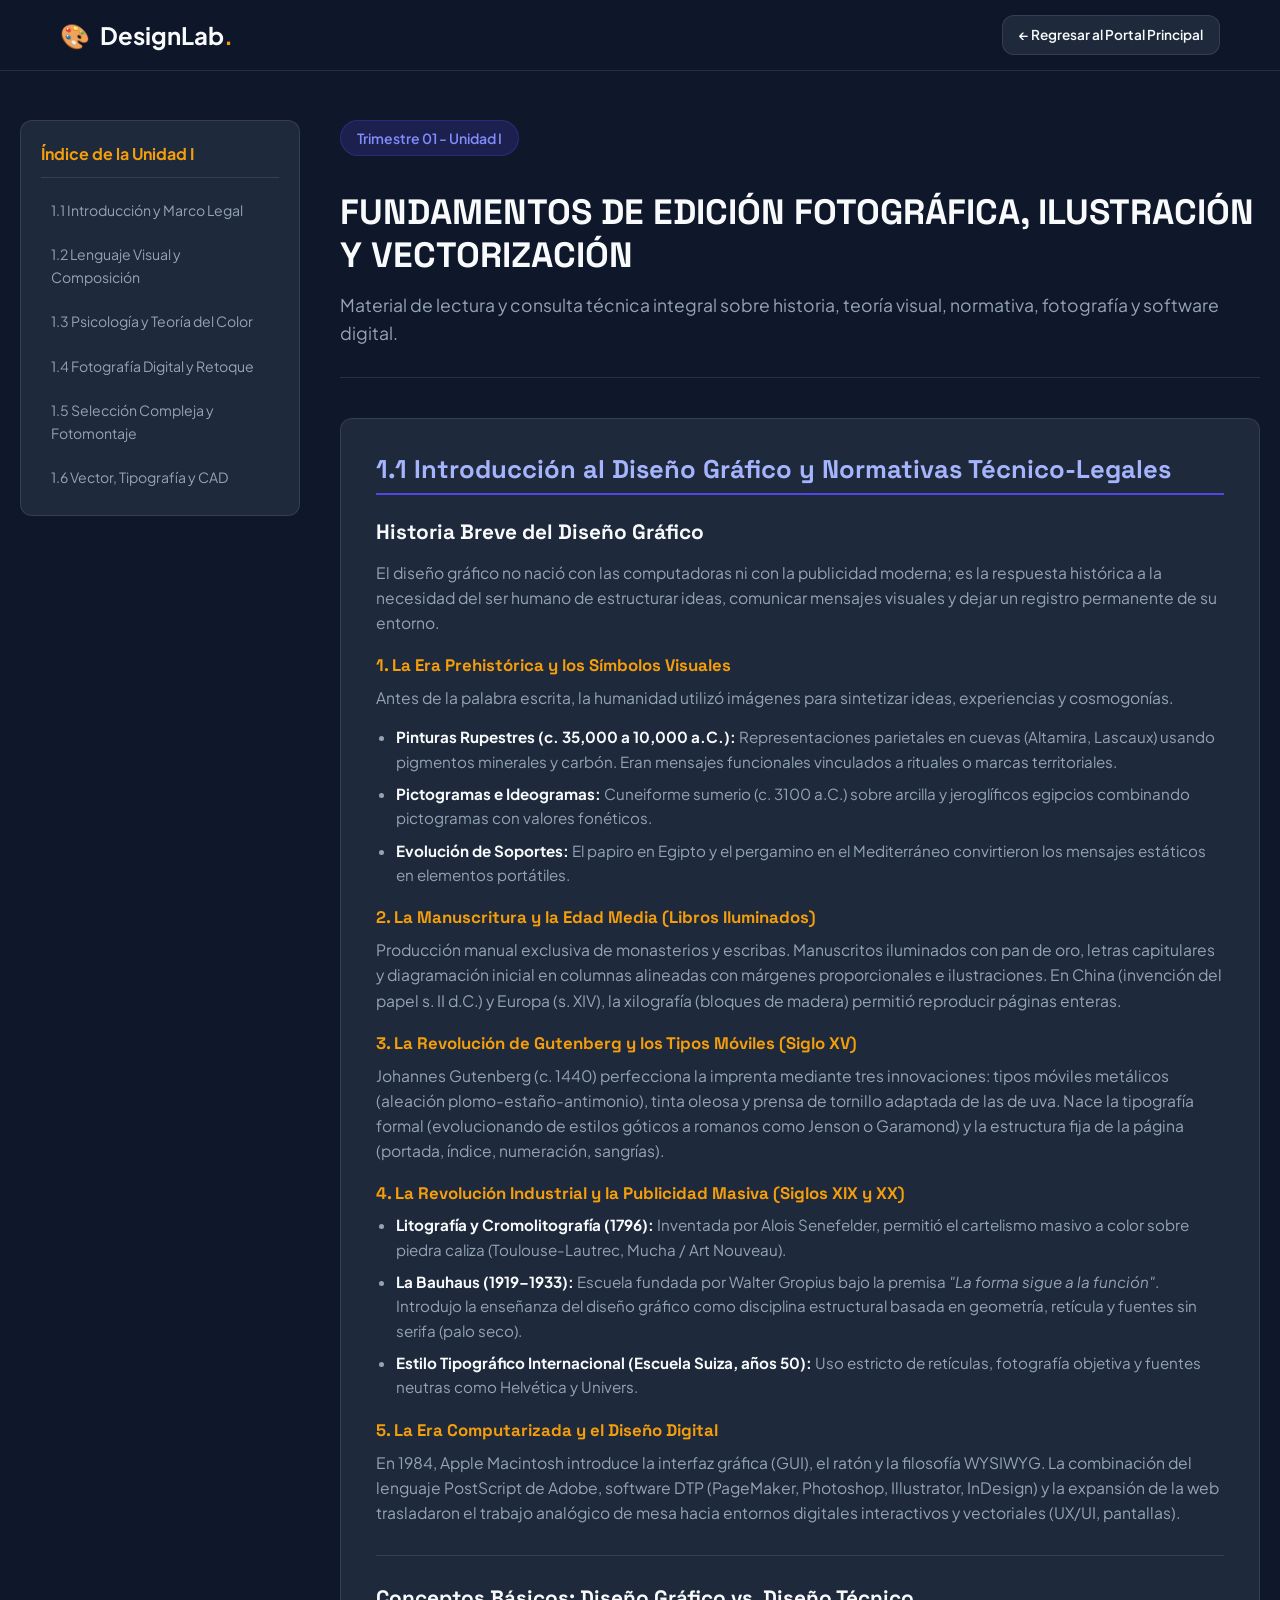
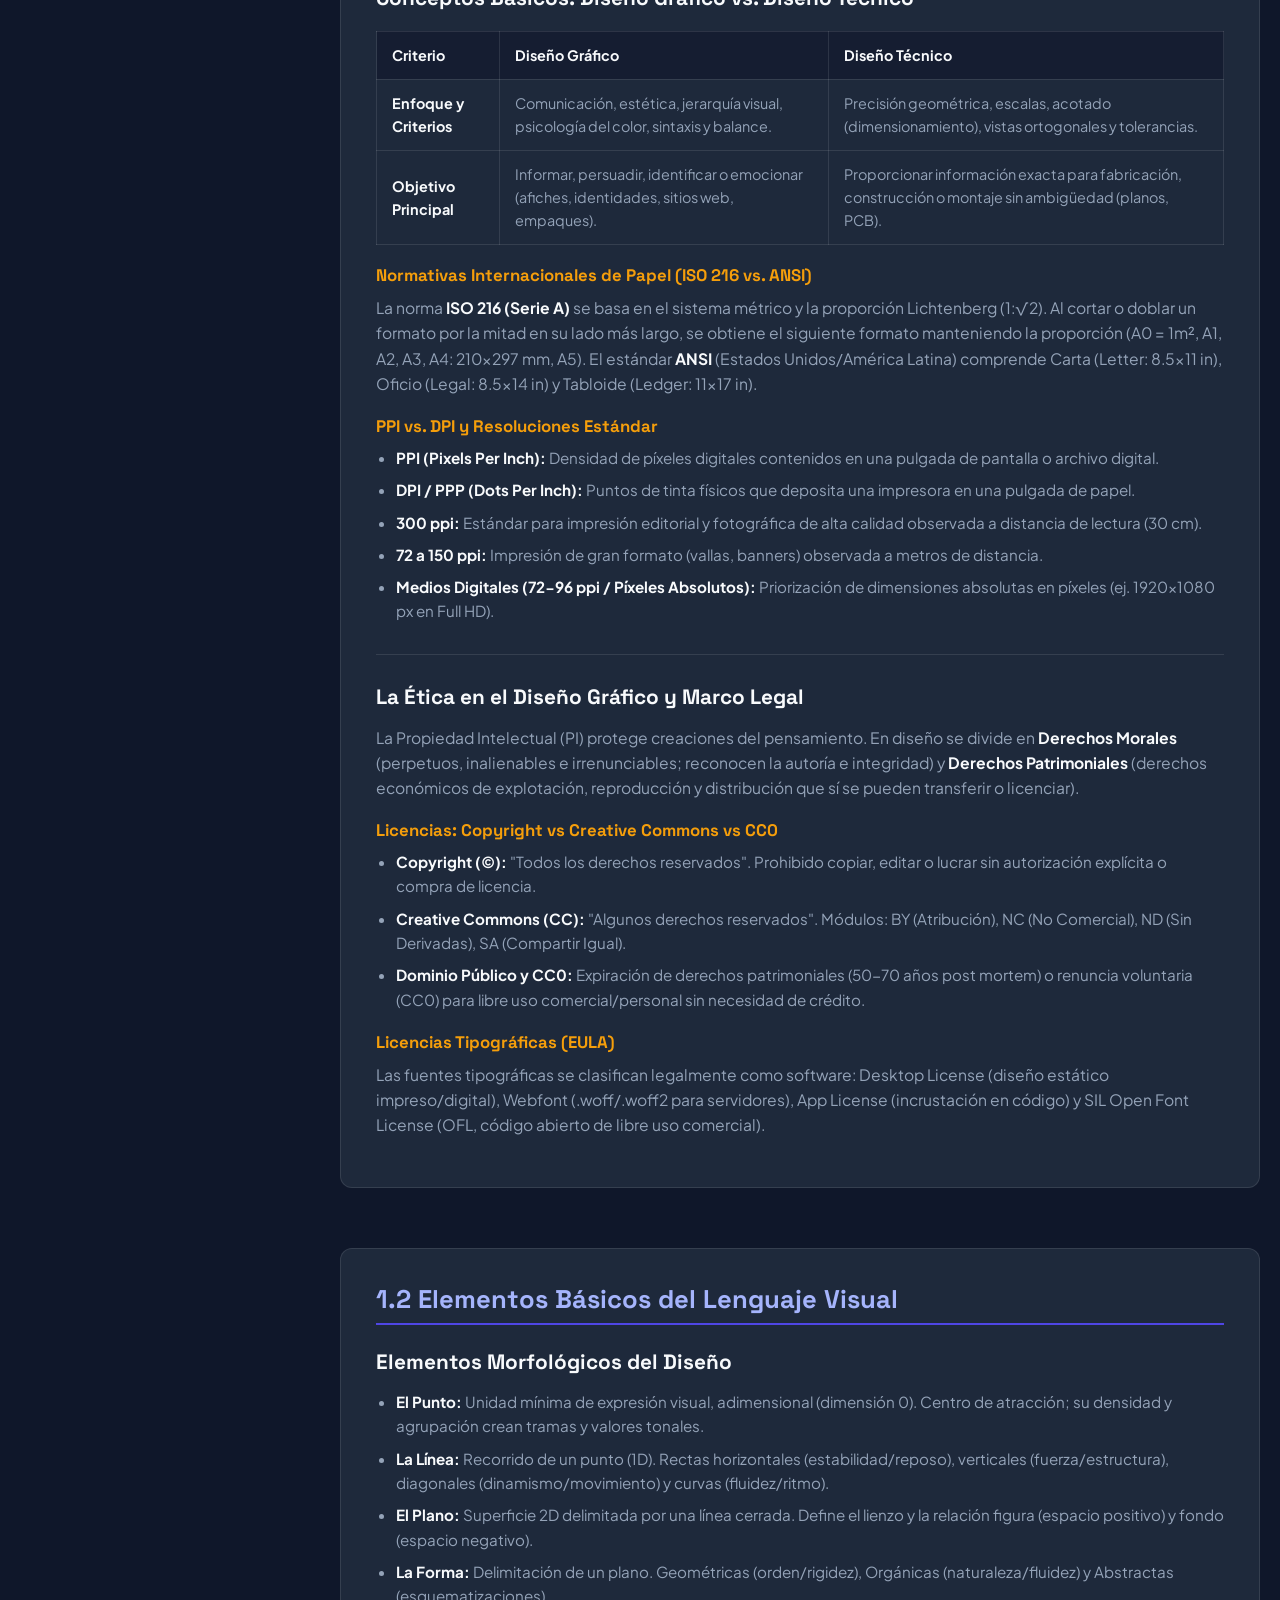
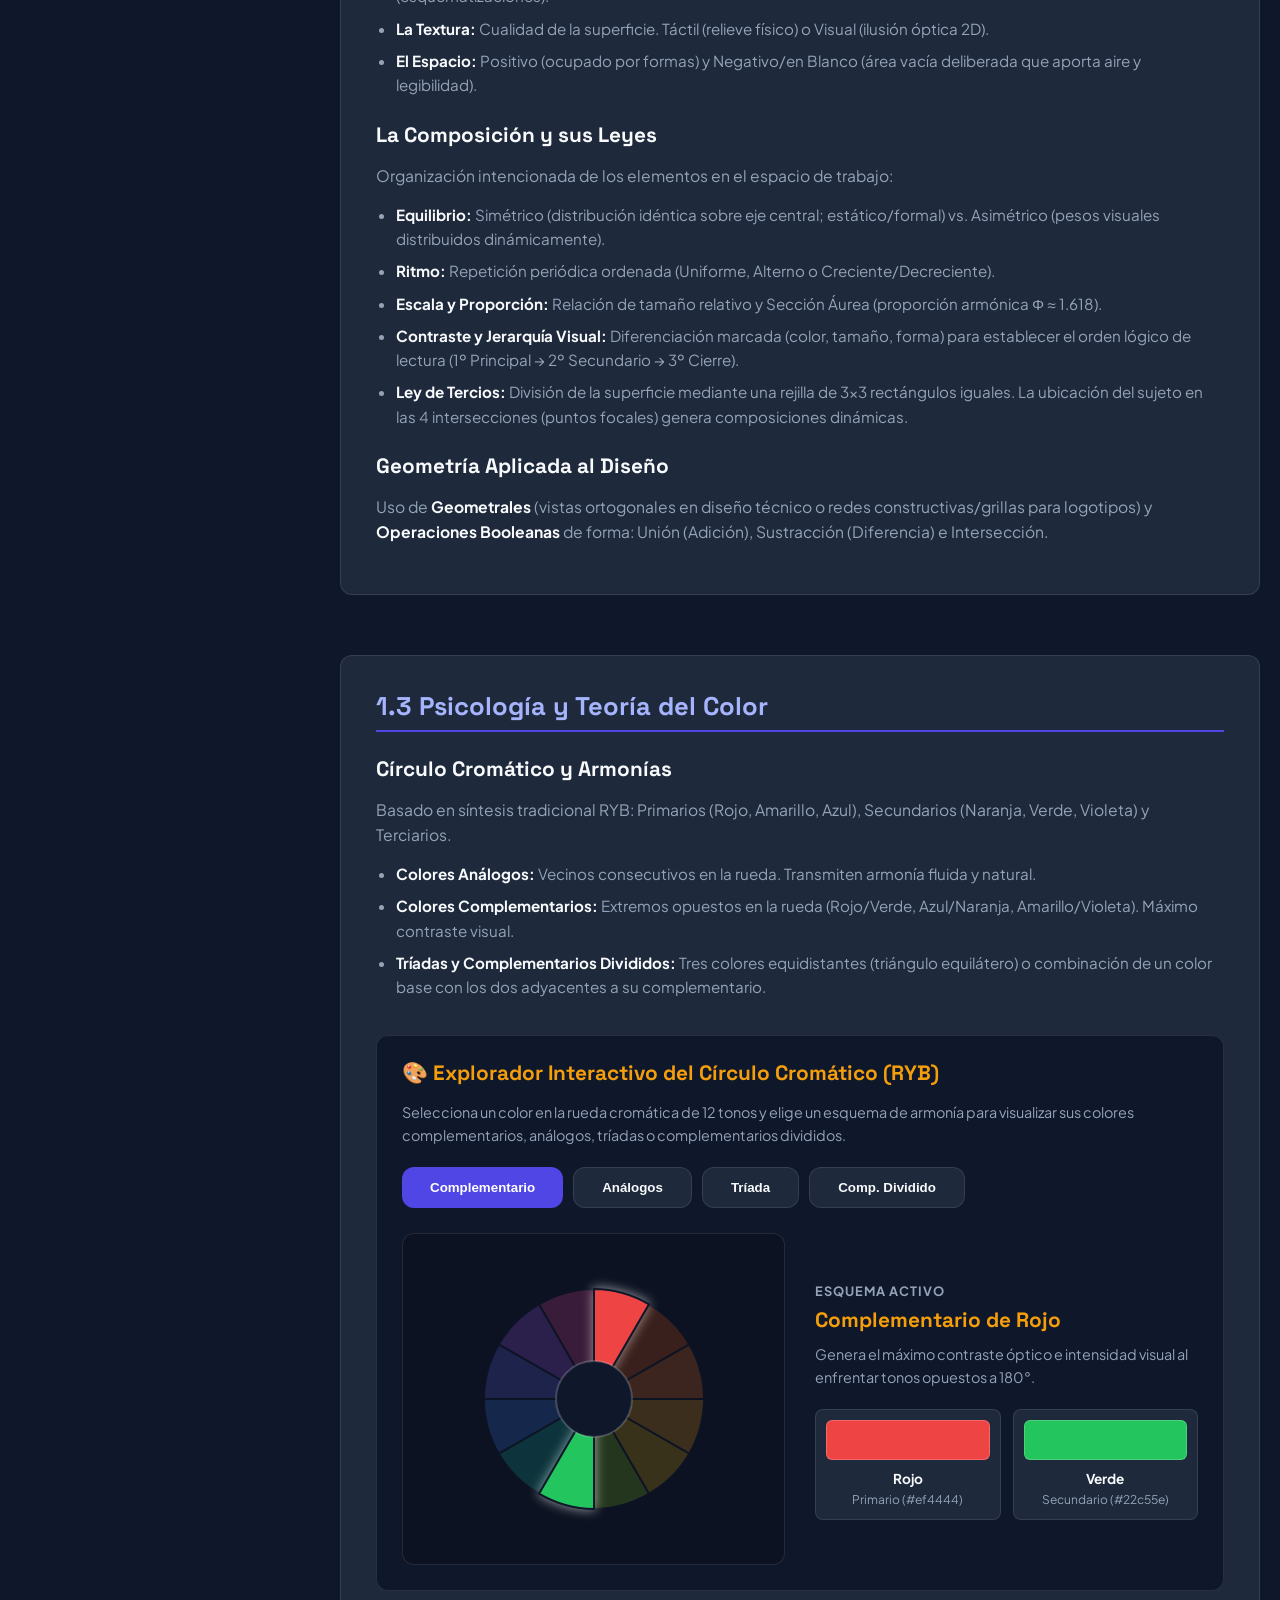
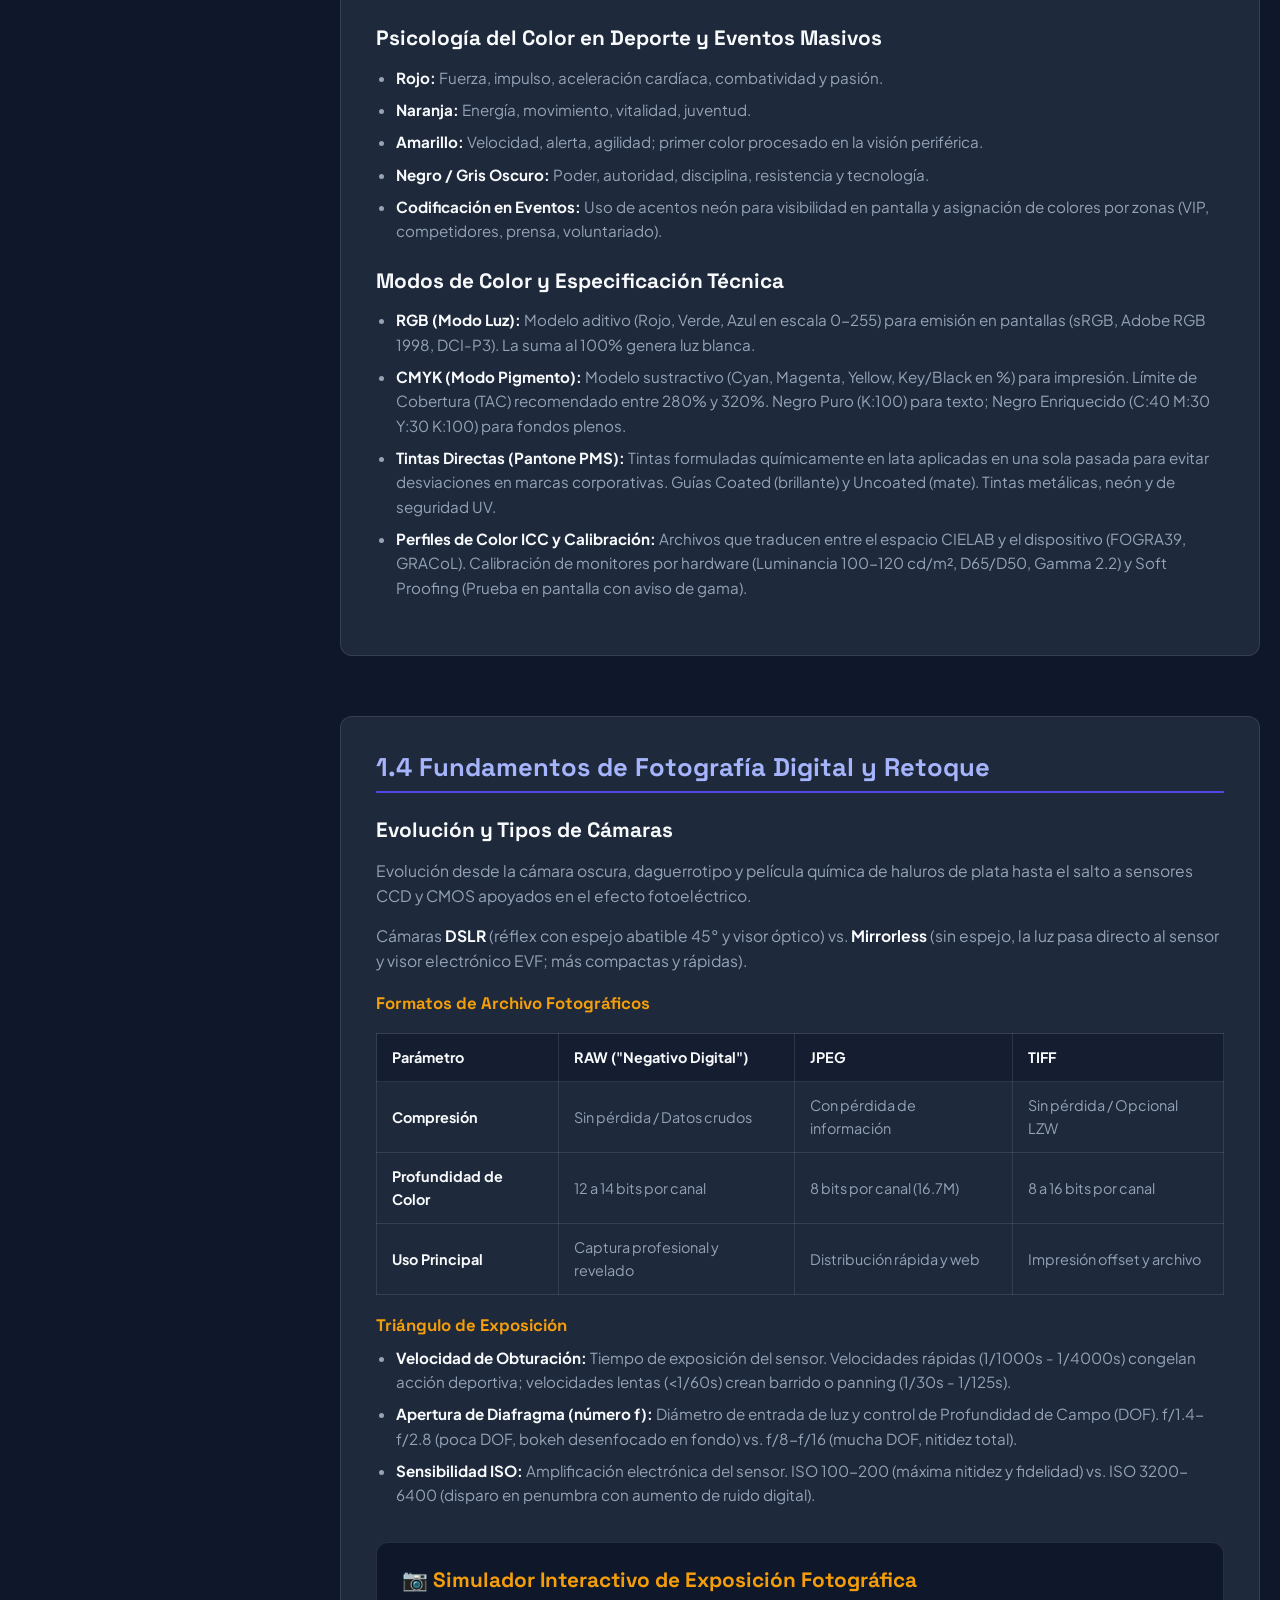
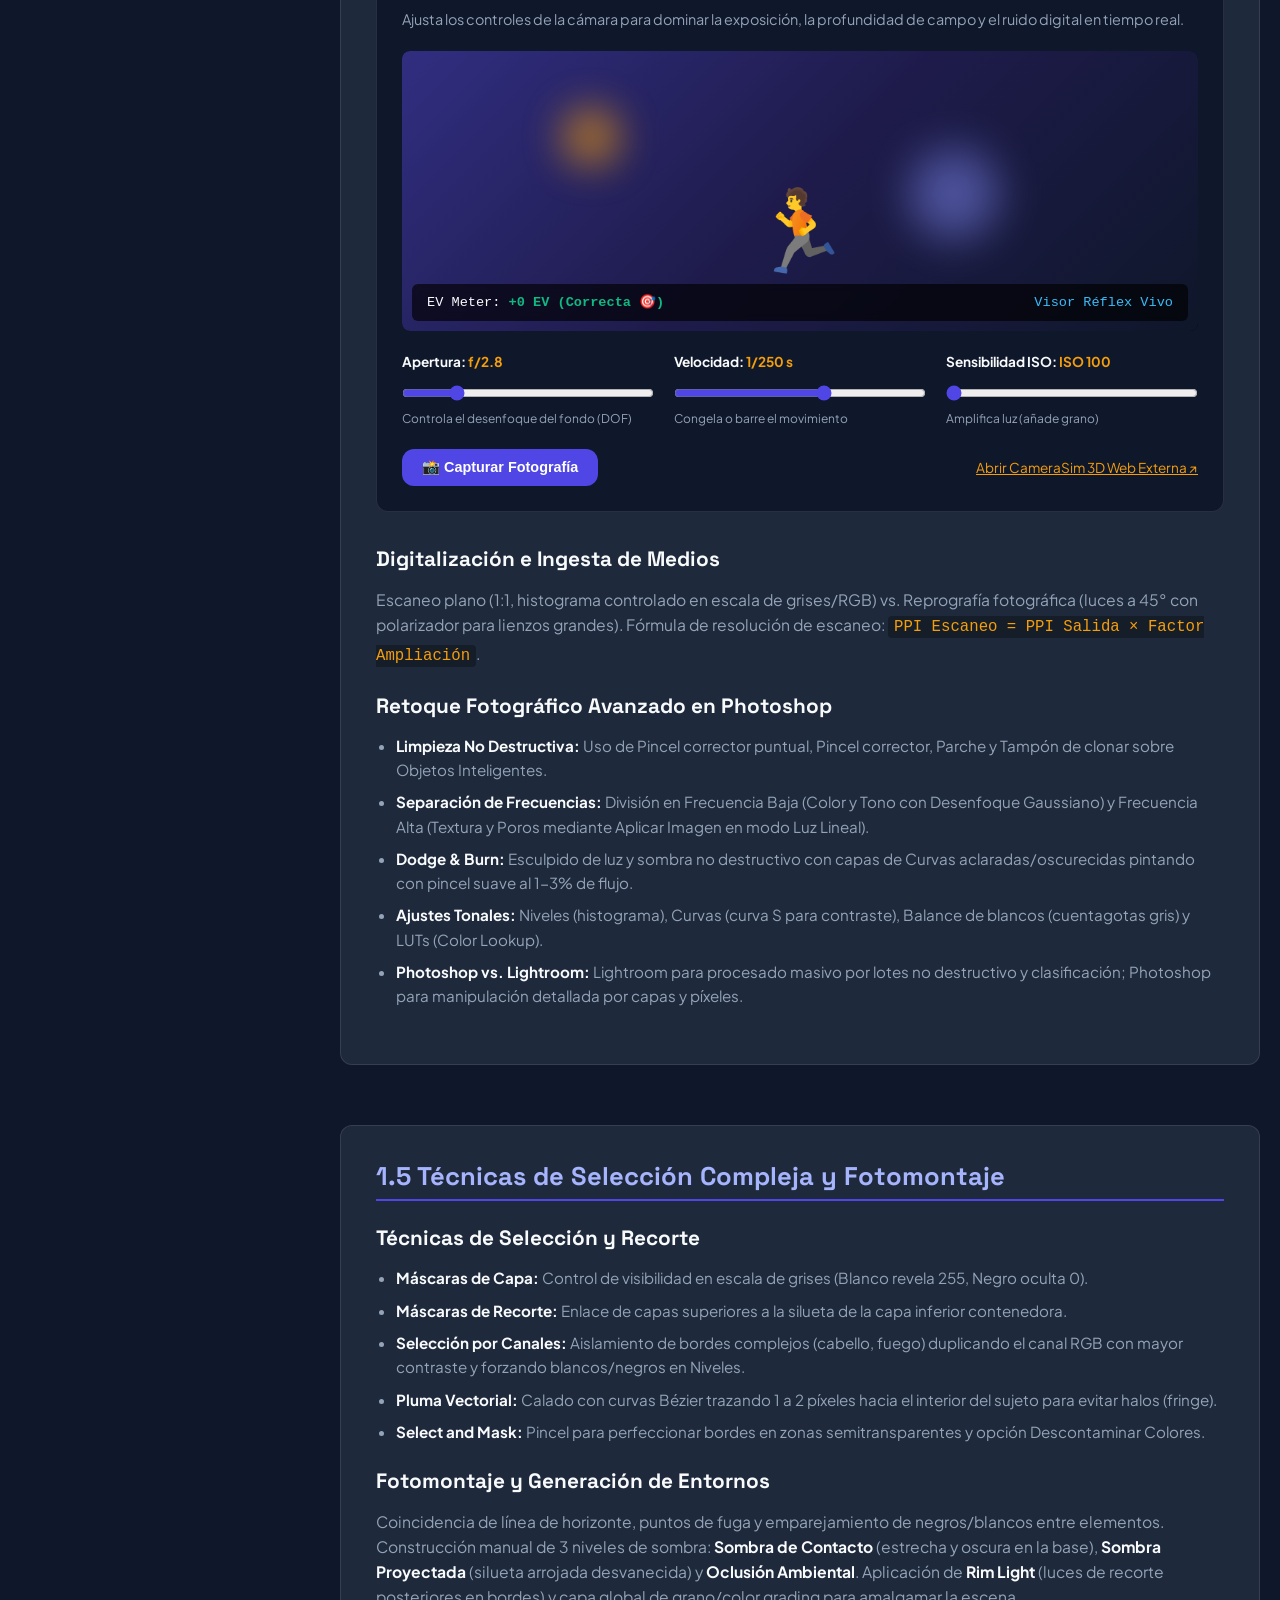
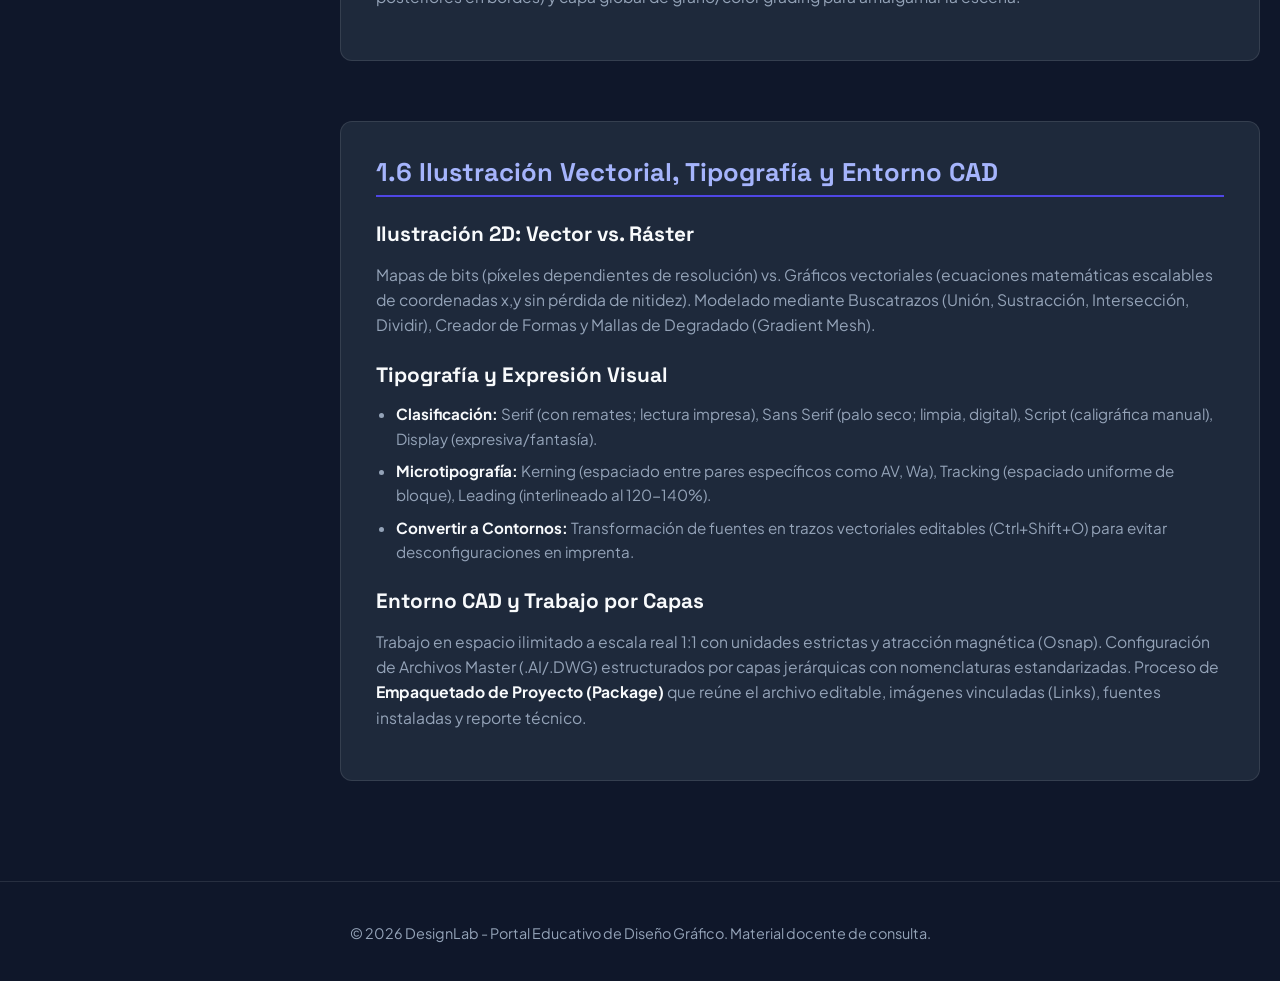
==== commit 689870e0: "Add files via upload" ====
--- a/unidad1.html
+++ b/unidad1.html
@@ -171,6 +171,63 @@
           <li><strong>Tríadas y Complementarios Divididos:</strong> Tres colores equidistantes (triángulo equilátero) o combinación de un color base con los dos adyacentes a su complementario.</li>
         </ul>
 
+        <!-- EXPLORADOR CÍRCULO CROMÁTICO INTERACTIVO -->
+        <div class="color-wheel-wrapper" style="margin: 35px 0; background: var(--bg-main); border: 1px solid var(--border-color); border-radius: var(--radius); padding: 25px;">
+          <h3 style="margin-top:0; color: var(--secondary);">🎨 Explorador Interactivo del Círculo Cromático (RYB)</h3>
+          <p style="font-size:0.9rem; color:var(--text-muted); margin-bottom:20px;">
+            Selecciona un color en la rueda cromática de 12 tonos y elige un esquema de armonía para visualizar sus colores complementarios, análogos, tríadas o complementarios divididos.
+          </p>
+
+          <!-- Botones de Armonías -->
+          <div class="harmony-buttons-group" style="display: flex; gap: 10px; flex-wrap: wrap; margin-bottom: 25px;">
+            <button type="button" class="btn btn-primary harmony-btn active" data-harmony="complementary">Complementario</button>
+            <button type="button" class="btn btn-secondary harmony-btn" data-harmony="analogous">Análogos</button>
+            <button type="button" class="btn btn-secondary harmony-btn" data-harmony="triadic">Tríada</button>
+            <button type="button" class="btn btn-secondary harmony-btn" data-harmony="split">Comp. Dividido</button>
+          </div>
+
+          <!-- Contenedor Principal: Rueda + Panel Informativo -->
+          <div style="display: grid; grid-template-columns: repeat(auto-fit, minmax(280px, 1fr)); gap: 30px; align-items: center;">
+            
+            <!-- Lado Izquierdo: SVG de la Rueda pre-renderizado -->
+            <div style="display: flex; justify-content: center; align-items: center; background: rgba(0,0,0,0.2); padding: 15px; border-radius: var(--radius); border: 1px solid var(--border-color);">
+              <svg id="wheelSvg" width="300" height="300" viewBox="0 0 300 300" style="max-width: 100%; height: auto; display: block; cursor: pointer;">
+                <g id="wheelSlices">
+                  <!-- Rebanadas continuas exactas (30° cada una) -->
+                  <path class="wheel-slice" data-index="0" d="M 150 150 L 150 40 A 110 110 0 0 1 205 55.36 Z" fill="#ef4444" stroke="#0f172a" stroke-width="2"/>
+                  <path class="wheel-slice" data-index="1" d="M 150 150 L 205 55.36 A 110 110 0 0 1 245.26 95.26 Z" fill="#ea580c" stroke="#0f172a" stroke-width="2"/>
+                  <path class="wheel-slice" data-index="2" d="M 150 150 L 245.26 95.26 A 110 110 0 0 1 260 150 Z" fill="#f97316" stroke="#0f172a" stroke-width="2"/>
+                  <path class="wheel-slice" data-index="3" d="M 150 150 L 260 150 A 110 110 0 0 1 245.26 204.74 Z" fill="#f59e0b" stroke="#0f172a" stroke-width="2"/>
+                  <path class="wheel-slice" data-index="4" d="M 150 150 L 245.26 204.74 A 110 110 0 0 1 205 244.64 Z" fill="#eab308" stroke="#0f172a" stroke-width="2"/>
+                  <path class="wheel-slice" data-index="5" d="M 150 150 L 205 244.64 A 110 110 0 0 1 150 260 Z" fill="#84cc16" stroke="#0f172a" stroke-width="2"/>
+                  <path class="wheel-slice" data-index="6" d="M 150 150 L 150 260 A 110 110 0 0 1 95 244.64 Z" fill="#22c55e" stroke="#0f172a" stroke-width="2"/>
+                  <path class="wheel-slice" data-index="7" d="M 150 150 L 95 244.64 A 110 110 0 0 1 54.74 204.74 Z" fill="#14b8a6" stroke="#0f172a" stroke-width="2"/>
+                  <path class="wheel-slice" data-index="8" d="M 150 150 L 54.74 204.74 A 110 110 0 0 1 40 150 Z" fill="#3b82f6" stroke="#0f172a" stroke-width="2"/>
+                  <path class="wheel-slice" data-index="9" d="M 150 150 L 40 150 A 110 110 0 0 1 54.74 95.26 Z" fill="#6366f1" stroke="#0f172a" stroke-width="2"/>
+                  <path class="wheel-slice" data-index="10" d="M 150 150 L 54.74 95.26 A 110 110 0 0 1 95 55.36 Z" fill="#a855f7" stroke="#0f172a" stroke-width="2"/>
+                  <path class="wheel-slice" data-index="11" d="M 150 150 L 95 55.36 A 110 110 0 0 1 150 40 Z" fill="#ec4899" stroke="#0f172a" stroke-width="2"/>
+                </g>
+                <!-- Centro decorativo -->
+                <circle cx="150" cy="150" r="38" fill="#0f172a" stroke="rgba(255,255,255,0.2)" stroke-width="2"/>
+              </svg>
+            </div>
+
+            <!-- Lado Derecho: Explicación y Tarjetas de Colores -->
+            <div>
+              <span style="font-size: 0.8rem; font-weight: 700; text-transform: uppercase; letter-spacing: 1px; color: var(--text-muted);">ESQUEMA ACTIVO</span>
+              <h4 id="harmonyTitle" style="font-size: 1.3rem; color: var(--secondary); margin: 5px 0 10px 0;">Color Complementario</h4>
+              <p id="harmonyDesc" style="font-size: 0.9rem; color: var(--text-muted); margin-bottom: 20px;">
+                Genera el máximo contraste óptico e intensidad visual al enfrentar tonos opuestos a 180°.
+              </p>
+
+              <div id="harmonySwatches" style="display: flex; gap: 12px; flex-wrap: wrap;">
+                <!-- Muestras generadas con JS -->
+              </div>
+            </div>
+
+          </div>
+        </div>
+
         <h3>Psicología del Color en Deporte y Eventos Masivos</h3>
         <ul>
           <li><strong>Rojo:</strong> Fuerza, impulso, aceleración cardíaca, combatividad y pasión.</li>
@@ -238,6 +295,55 @@
           <li><strong>Sensibilidad ISO:</strong> Amplificación electrónica del sensor. ISO 100-200 (máxima nitidez y fidelidad) vs. ISO 3200-6400 (disparo en penumbra con aumento de ruido digital).</li>
         </ul>
 
+        <!-- SIMULADOR DE CÁMARA INTERACTIVO NATIVO -->
+        <div class="sim-wrapper" style="margin: 35px 0;">
+          <div class="sim-card" style="background: var(--bg-main); border: 1px solid var(--border-color); border-radius: var(--radius); padding: 25px;">
+            <h3 style="margin-top:0; color: var(--secondary);">📷 Simulador Interactivo de Exposición Fotográfica</h3>
+            <p style="font-size:0.9rem; color:var(--text-muted); margin-bottom:20px;">Ajusta los controles de la cámara para dominar la exposición, la profundidad de campo y el ruido digital en tiempo real.</p>
+            
+            <div class="sim-view-stage" style="position: relative; width: 100%; height: 280px; background: #000; overflow: hidden; border-radius: 8px; margin-bottom: 20px;">
+              <div id="simBg" style="position: absolute; width: 100%; height: 100%; background: linear-gradient(135deg, #312e81, #1e1b4b, #0f172a); transition: filter 0.1s;"></div>
+              
+              <div id="simLights" style="position: absolute; top:20%; left:20%; width: 60px; height: 60px; background: #f59e0b; border-radius: 50%; opacity: 0.6; filter: blur(5px);"></div>
+              <div id="simLights2" style="position: absolute; top:35%; right:25%; width: 90px; height: 90px; background: #818cf8; border-radius: 50%; opacity: 0.5; filter: blur(5px);"></div>
+
+              <div id="simSubject" style="position: absolute; bottom: 40px; left: 50%; transform: translateX(-50%); font-size: 5rem; user-select: none;">🏃</div>
+              
+              <div id="simNoise" style="position: absolute; width:100%; height:100%; pointer-events:none; opacity: 0; background-image: radial-gradient(#fff 1px, transparent 0); background-size: 4px 4px;"></div>
+
+              <div class="sim-hud" style="position: absolute; bottom: 10px; left: 10px; right: 10px; display: flex; justify-content: space-between; align-items: center; background: rgba(0,0,0,0.65); backdrop-filter: blur(4px); padding: 8px 15px; border-radius: 6px; font-family: monospace; font-size: 0.85rem;">
+                <div>EV Meter: <span id="evValue" style="color:#10b981; font-weight:bold;">0.0 EV (Correcto)</span></div>
+                <div id="statusBadge" style="color: #38bdf8;">Visor Réflex Vivo</div>
+              </div>
+            </div>
+
+            <div class="sim-controls" style="display: grid; grid-template-columns: repeat(auto-fit, minmax(200px, 1fr)); gap: 20px; margin-bottom: 20px;">
+              <div>
+                <label style="display:block; font-size:0.85rem; font-weight:700; margin-bottom:5px;">Apertura: <span id="lblAperture" style="color:var(--secondary);">f/2.8</span></label>
+                <input type="range" id="sliderAperture" min="0" max="5" step="1" value="1" style="width:100%;">
+                <small style="font-size:0.75rem; color:var(--text-muted);">Controla el desenfoque del fondo (DOF)</small>
+              </div>
+
+              <div>
+                <label style="display:block; font-size:0.85rem; font-weight:700; margin-bottom:5px;">Velocidad: <span id="lblShutter" style="color:var(--secondary);">1/250 s</span></label>
+                <input type="range" id="sliderShutter" min="0" max="5" step="1" value="3" style="width:100%;">
+                <small style="font-size:0.75rem; color:var(--text-muted);">Congela o barre el movimiento</small>
+              </div>
+
+              <div>
+                <label style="display:block; font-size:0.85rem; font-weight:700; margin-bottom:5px;">Sensibilidad ISO: <span id="lblIso" style="color:var(--secondary);">ISO 100</span></label>
+                <input type="range" id="sliderIso" min="0" max="4" step="1" value="0" style="width:100%;">
+                <small style="font-size:0.75rem; color:var(--text-muted);">Amplifica luz (añade grano)</small>
+              </div>
+            </div>
+
+            <div style="display:flex; justify-content:space-between; align-items:center; flex-wrap:wrap; gap:10px;">
+              <button id="btnCapture" class="btn btn-primary" style="padding:10px 20px; font-size:0.9rem;">📸 Capturar Fotografía</button>
+              <a href="https://www.camerasim.com/camerasim3d" target="_blank" rel="noopener" style="font-size:0.85rem; color:var(--secondary); text-decoration:underline;">Abrir CameraSim 3D Web Externa ↗</a>
+            </div>
+          </div>
+        </div>
+
         <h3>Digitalización e Ingesta de Medios</h3>
         <p>Escaneo plano (1:1, histograma controlado en escala de grises/RGB) vs. Reprografía fotográfica (luces a 45° con polarizador para lienzos grandes). Fórmula de resolución de escaneo: <code>PPI Escaneo = PPI Salida × Factor Ampliación</code>.</p>
 
@@ -297,4 +403,4 @@
 
   <script src="script.js"></script>
 </body>
-</html>
+</html>
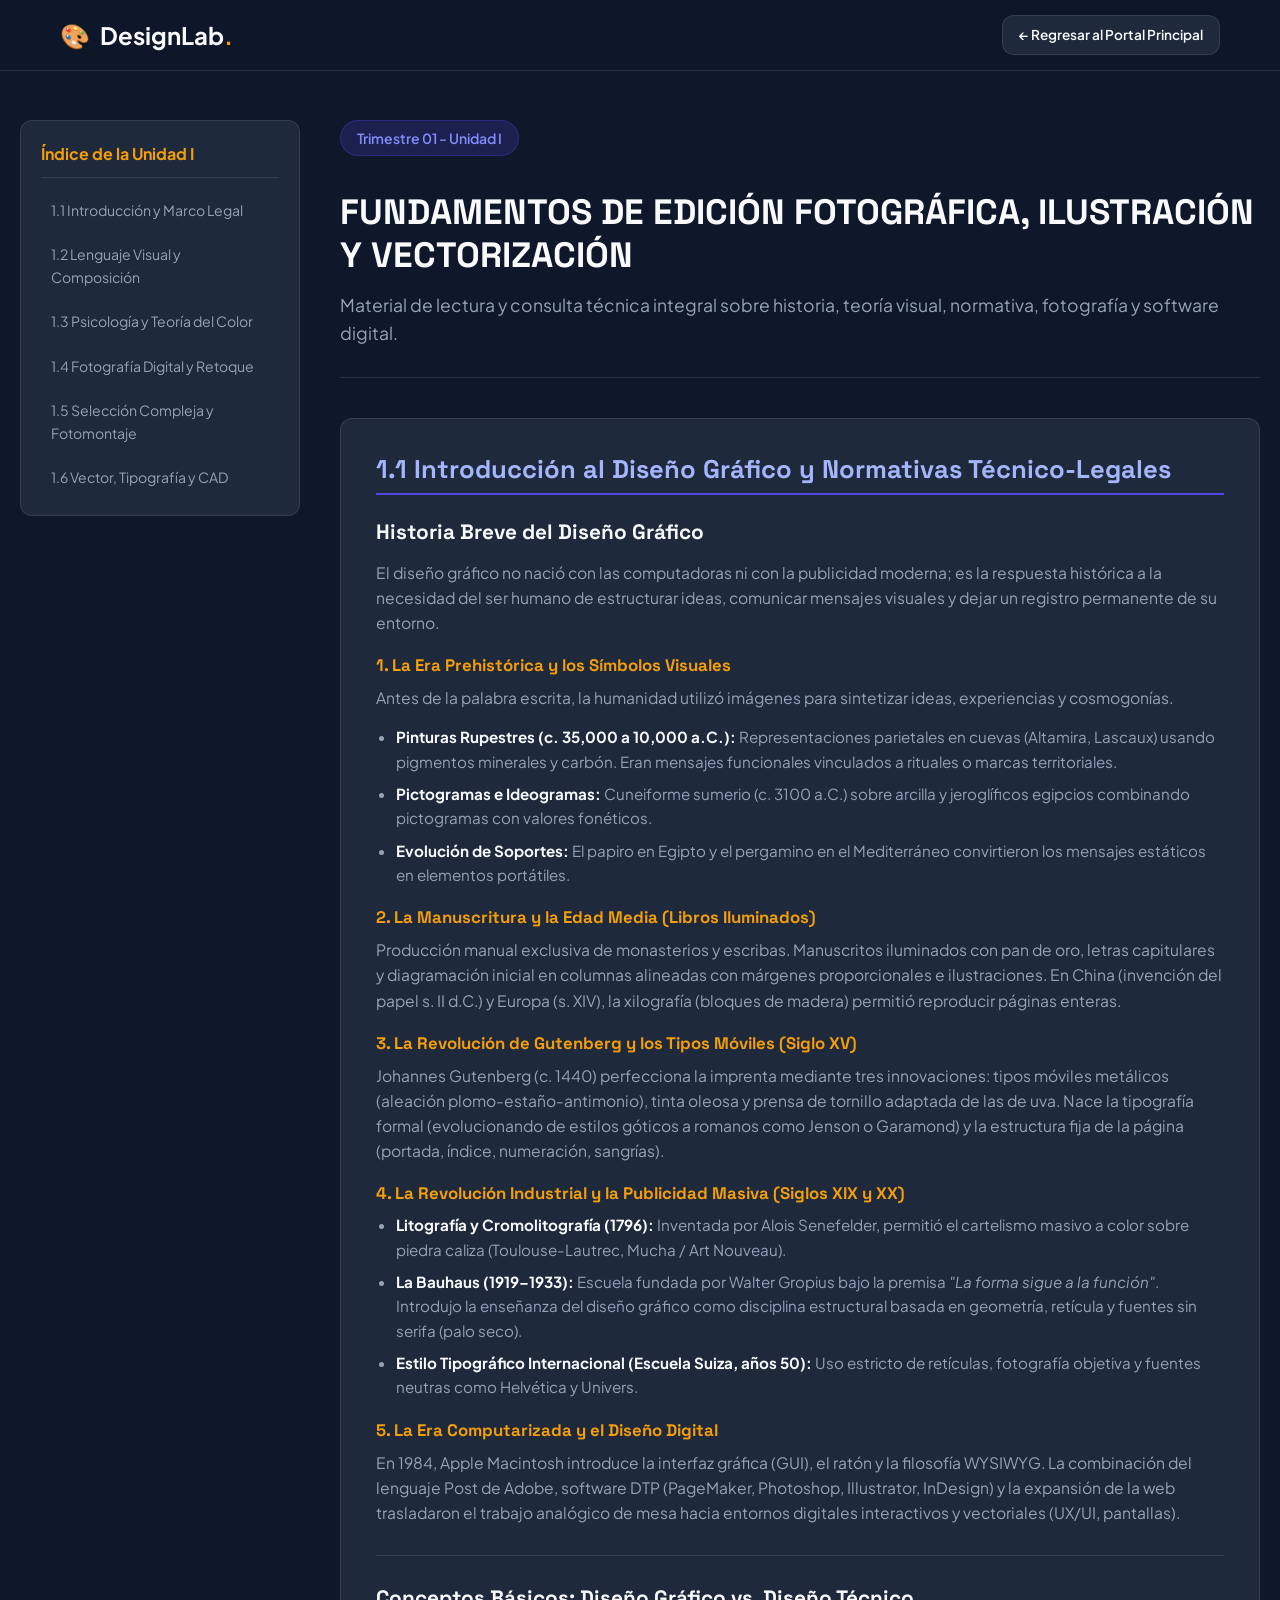
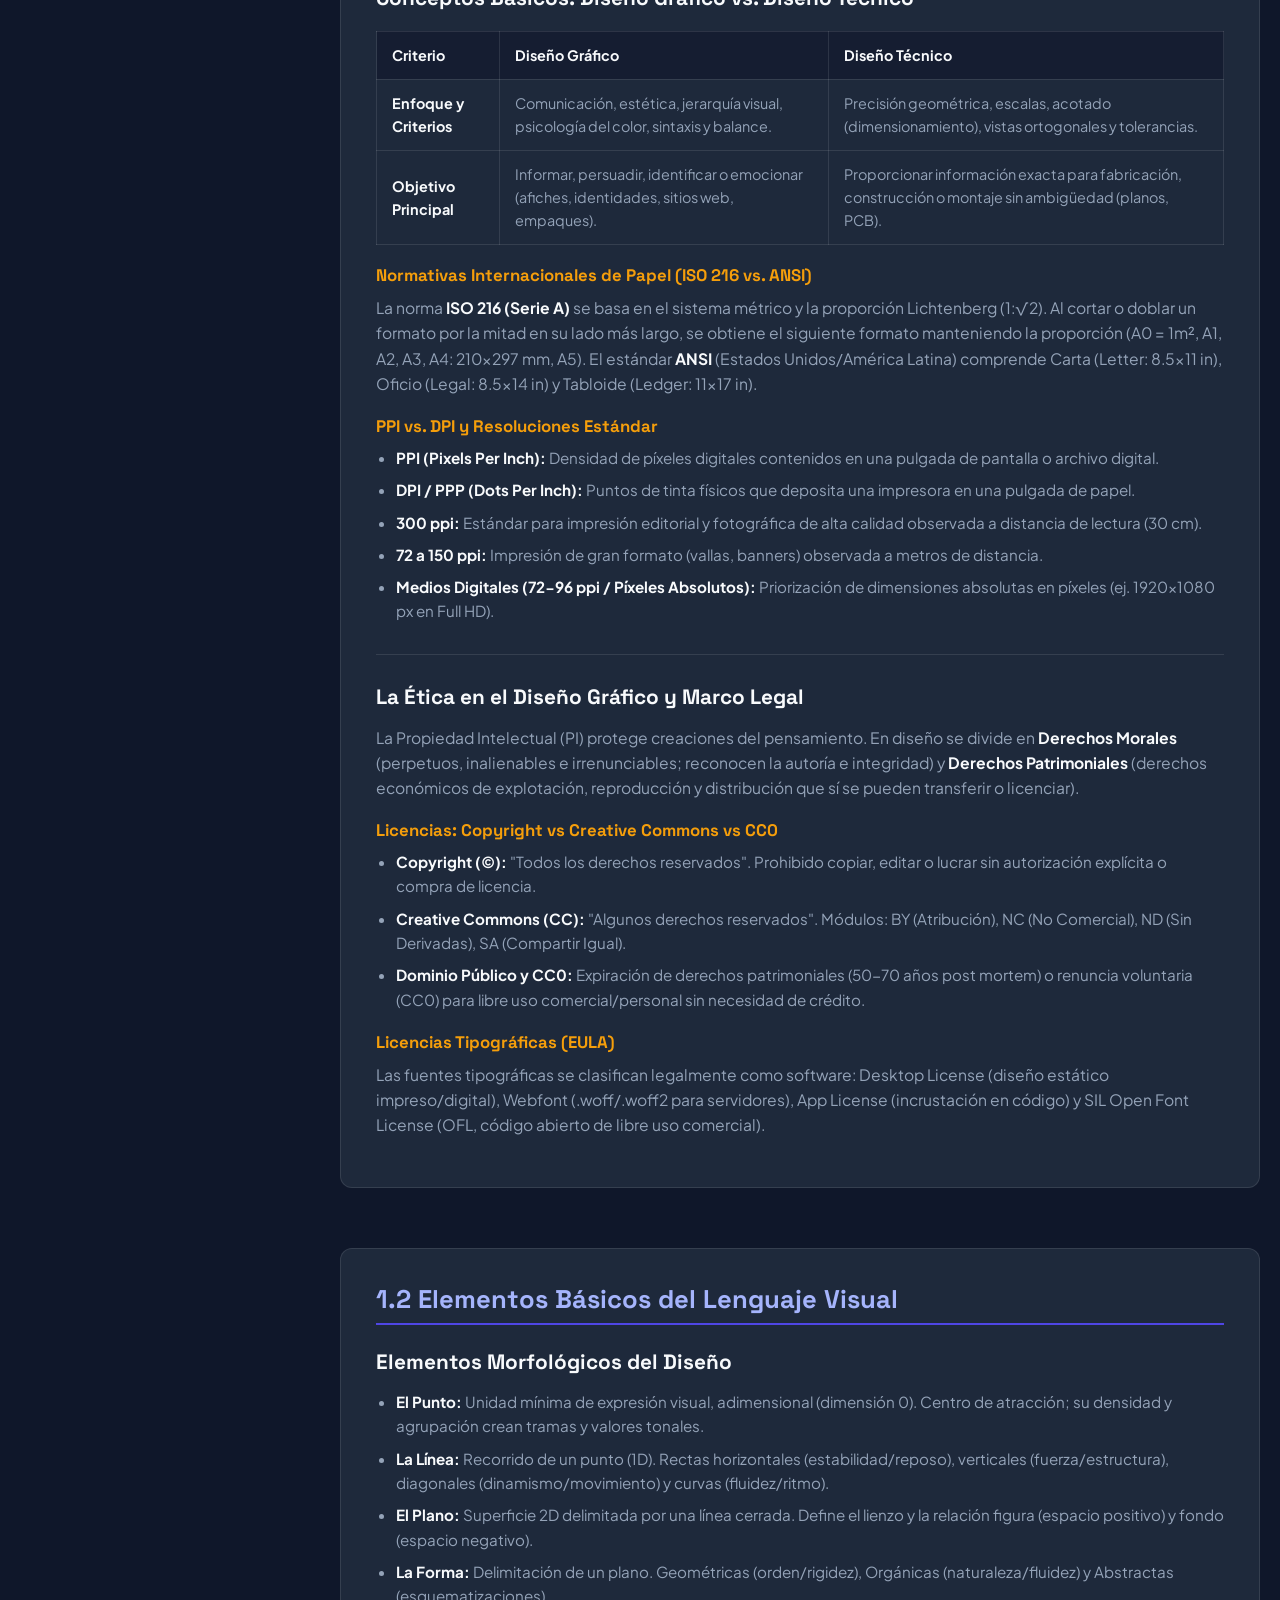
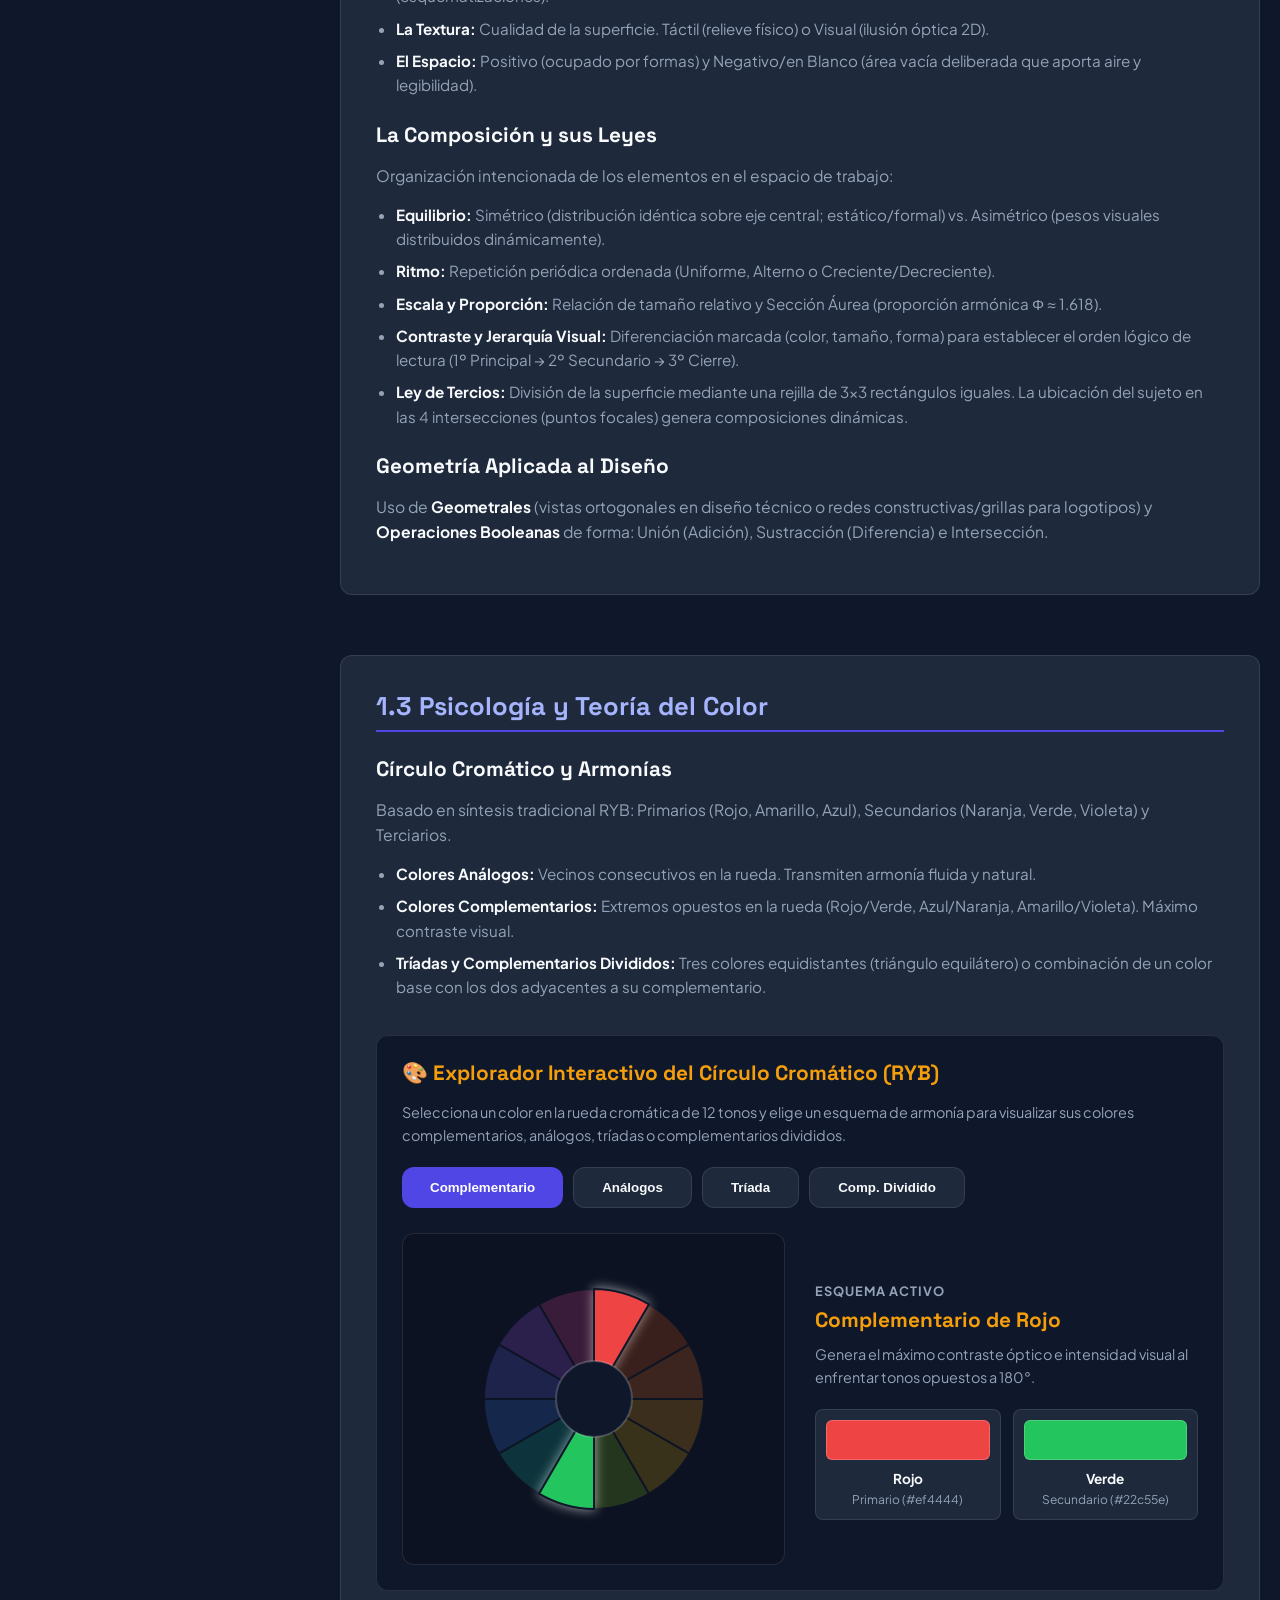
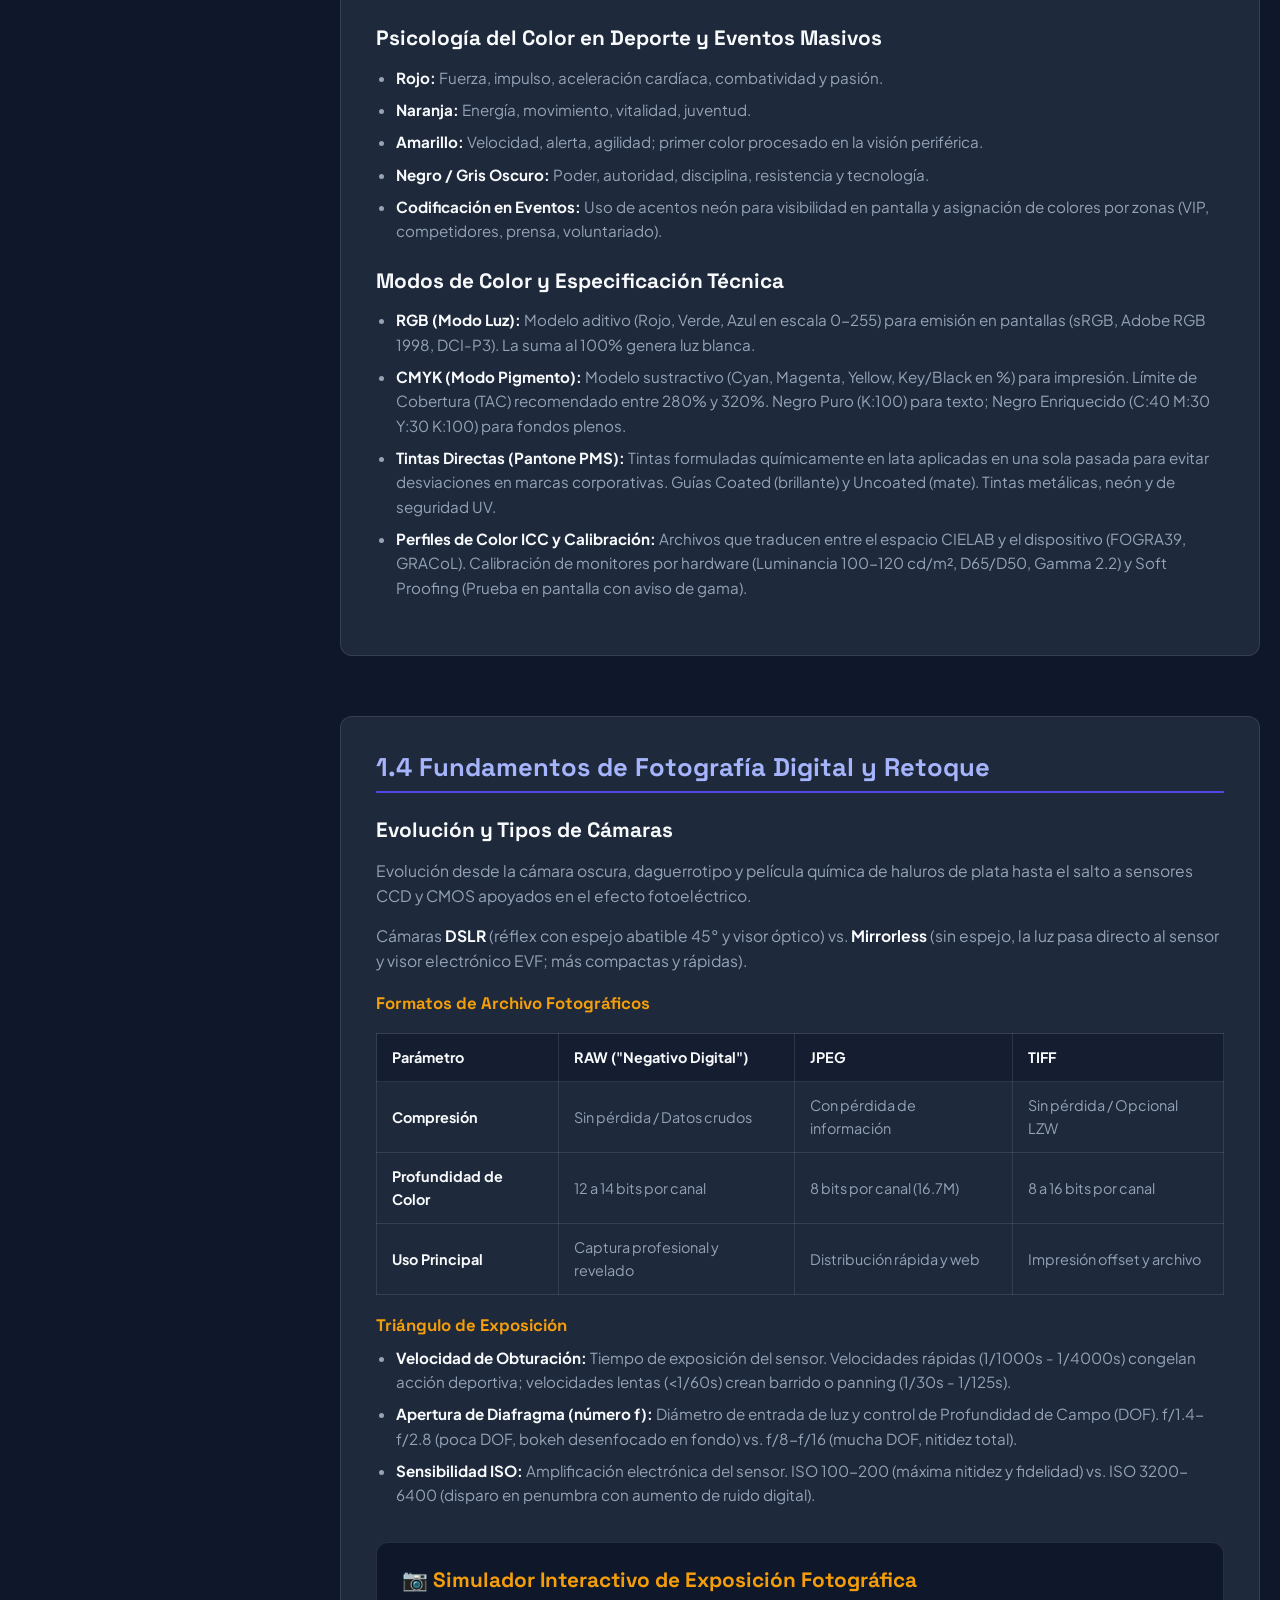
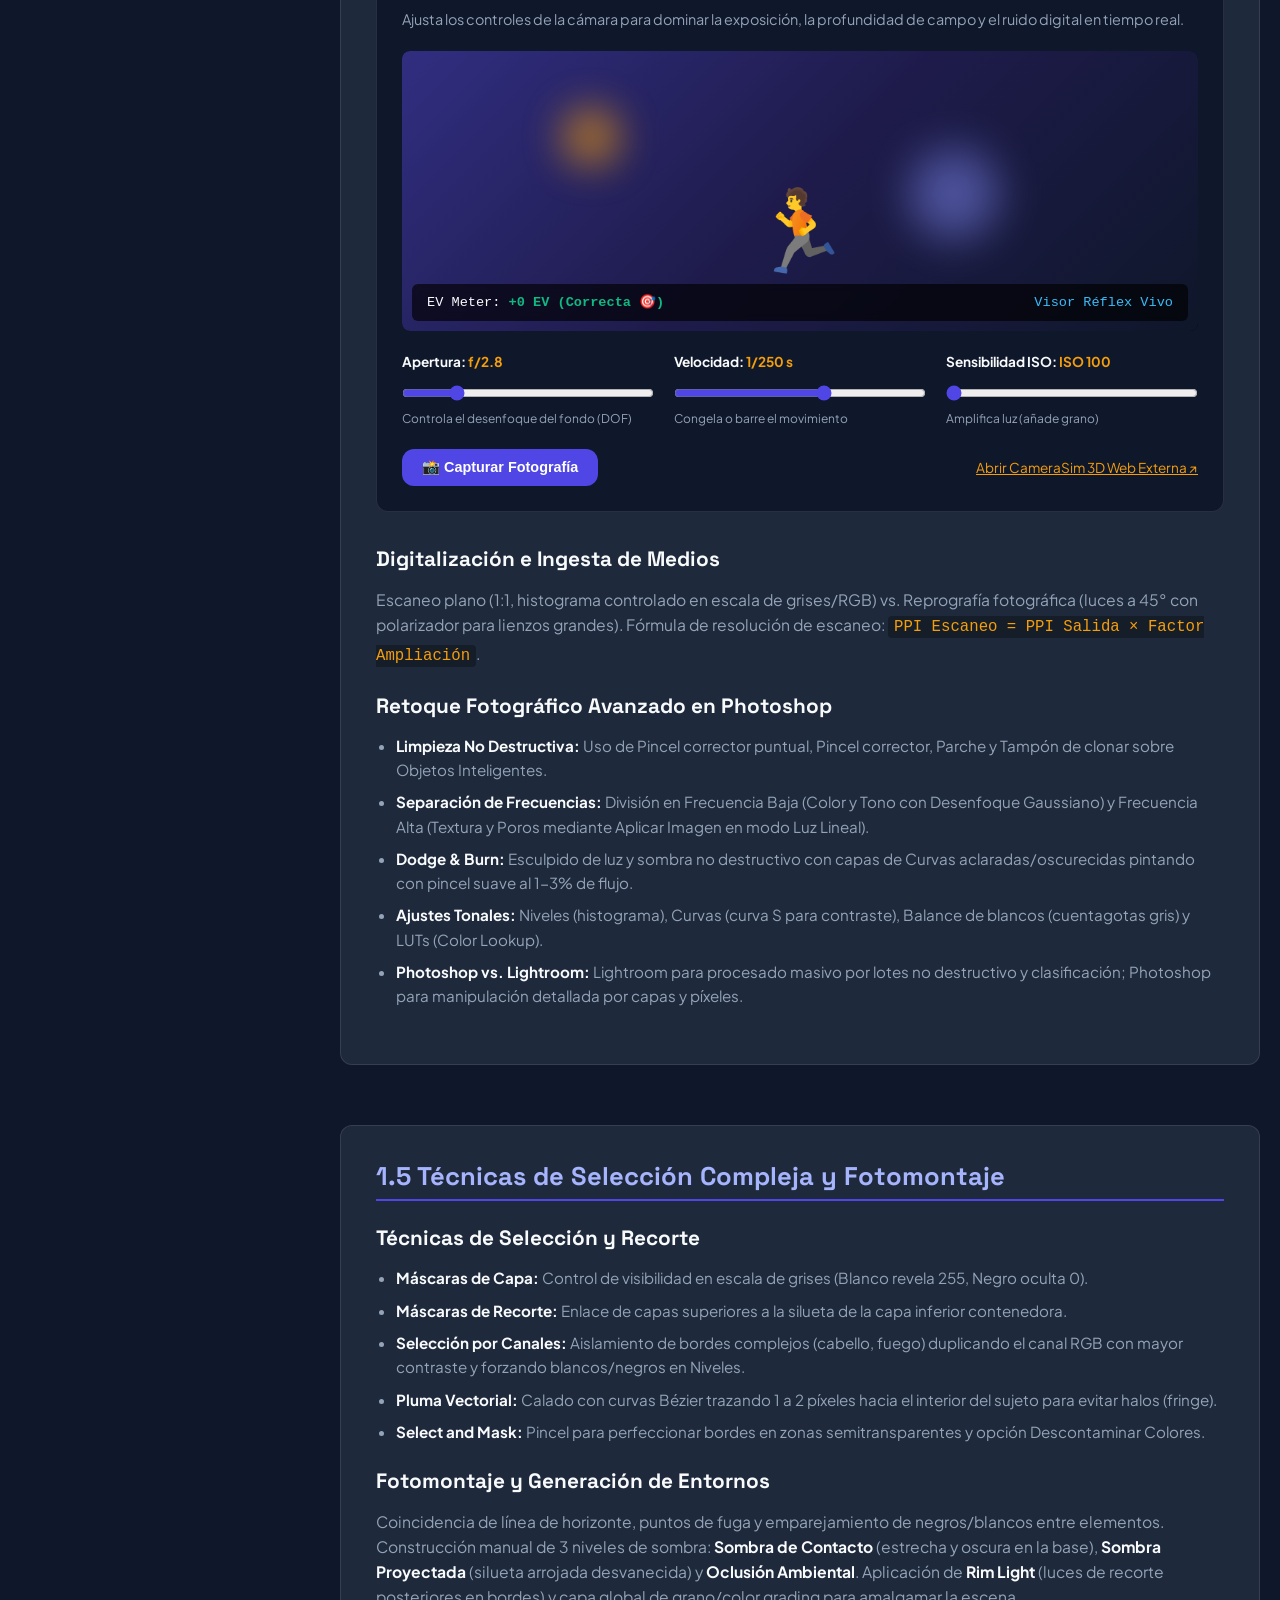
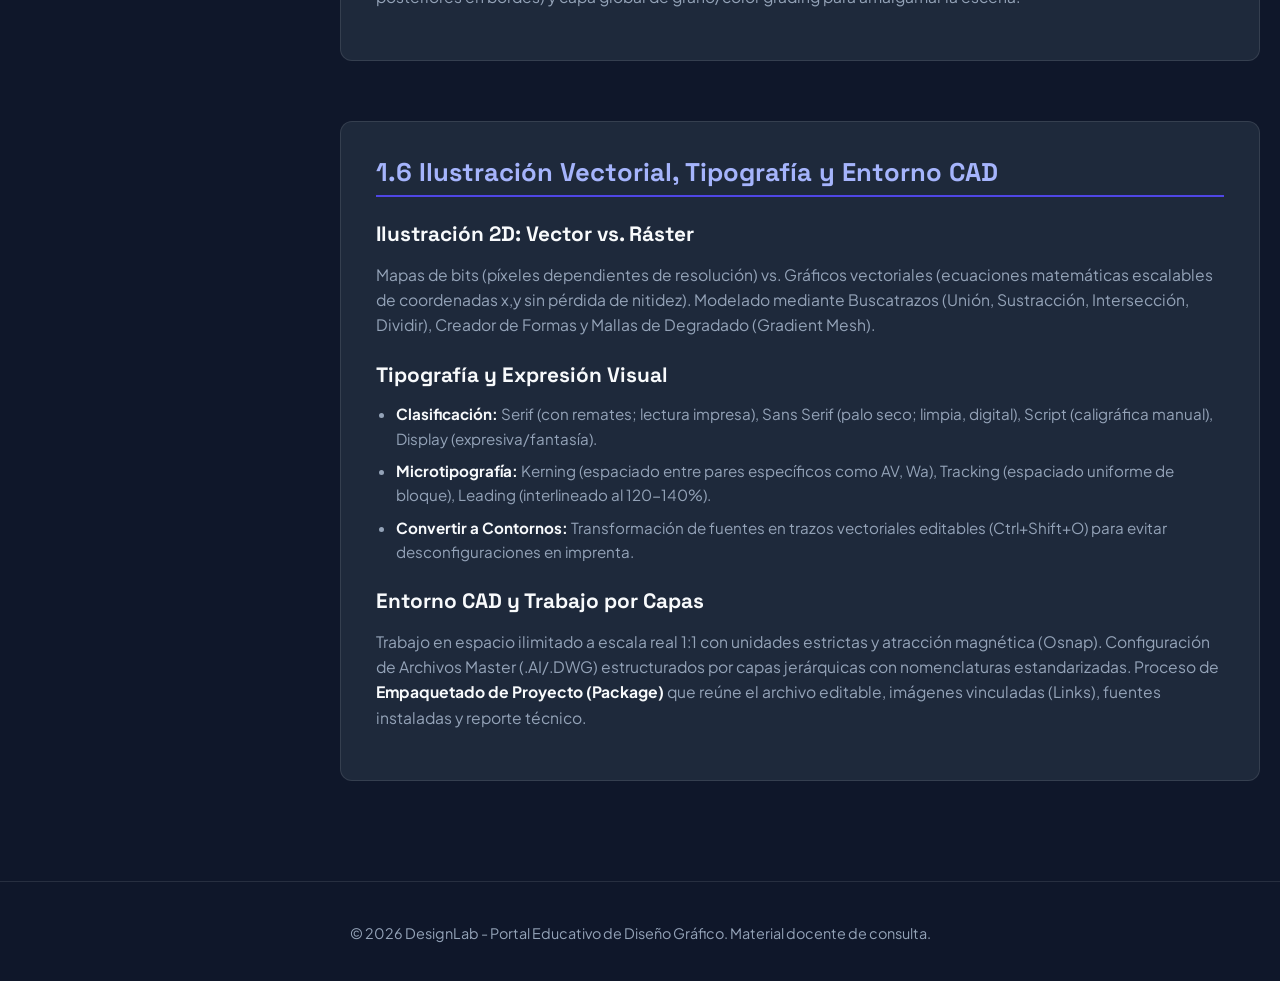
==== commit 95cb8946: "Update unidad1.html" ====
--- a/unidad1.html
+++ b/unidad1.html
@@ -74,7 +74,7 @@
         </ul>
 
         <h4>5. La Era Computarizada y el Diseño Digital</h4>
-        <p>En 1984, Apple Macintosh introduce la interfaz gráfica (GUI), el ratón y la filosofía WYSIWYG. La combinación del lenguaje PostScript de Adobe, software DTP (PageMaker, Photoshop, Illustrator, InDesign) y la expansión de la web trasladaron el trabajo analógico de mesa hacia entornos digitales interactivos y vectoriales (UX/UI, pantallas).</p>
+        <p>En 1984, Apple Macintosh introduce la interfaz gráfica (GUI), el ratón y la filosofía WYSIWYG. La combinación del lenguaje Post de Adobe, software DTP (PageMaker, Photoshop, Illustrator, InDesign) y la expansión de la web trasladaron el trabajo analógico de mesa hacia entornos digitales interactivos y vectoriales (UX/UI, pantallas).</p>
 
         <hr>
 
@@ -401,6 +401,6 @@
     </div>
   </footer>
 
-  <script src="script.js"></script>
+  <script src="./script.js"></script>
 </body>
-</html>+</html>
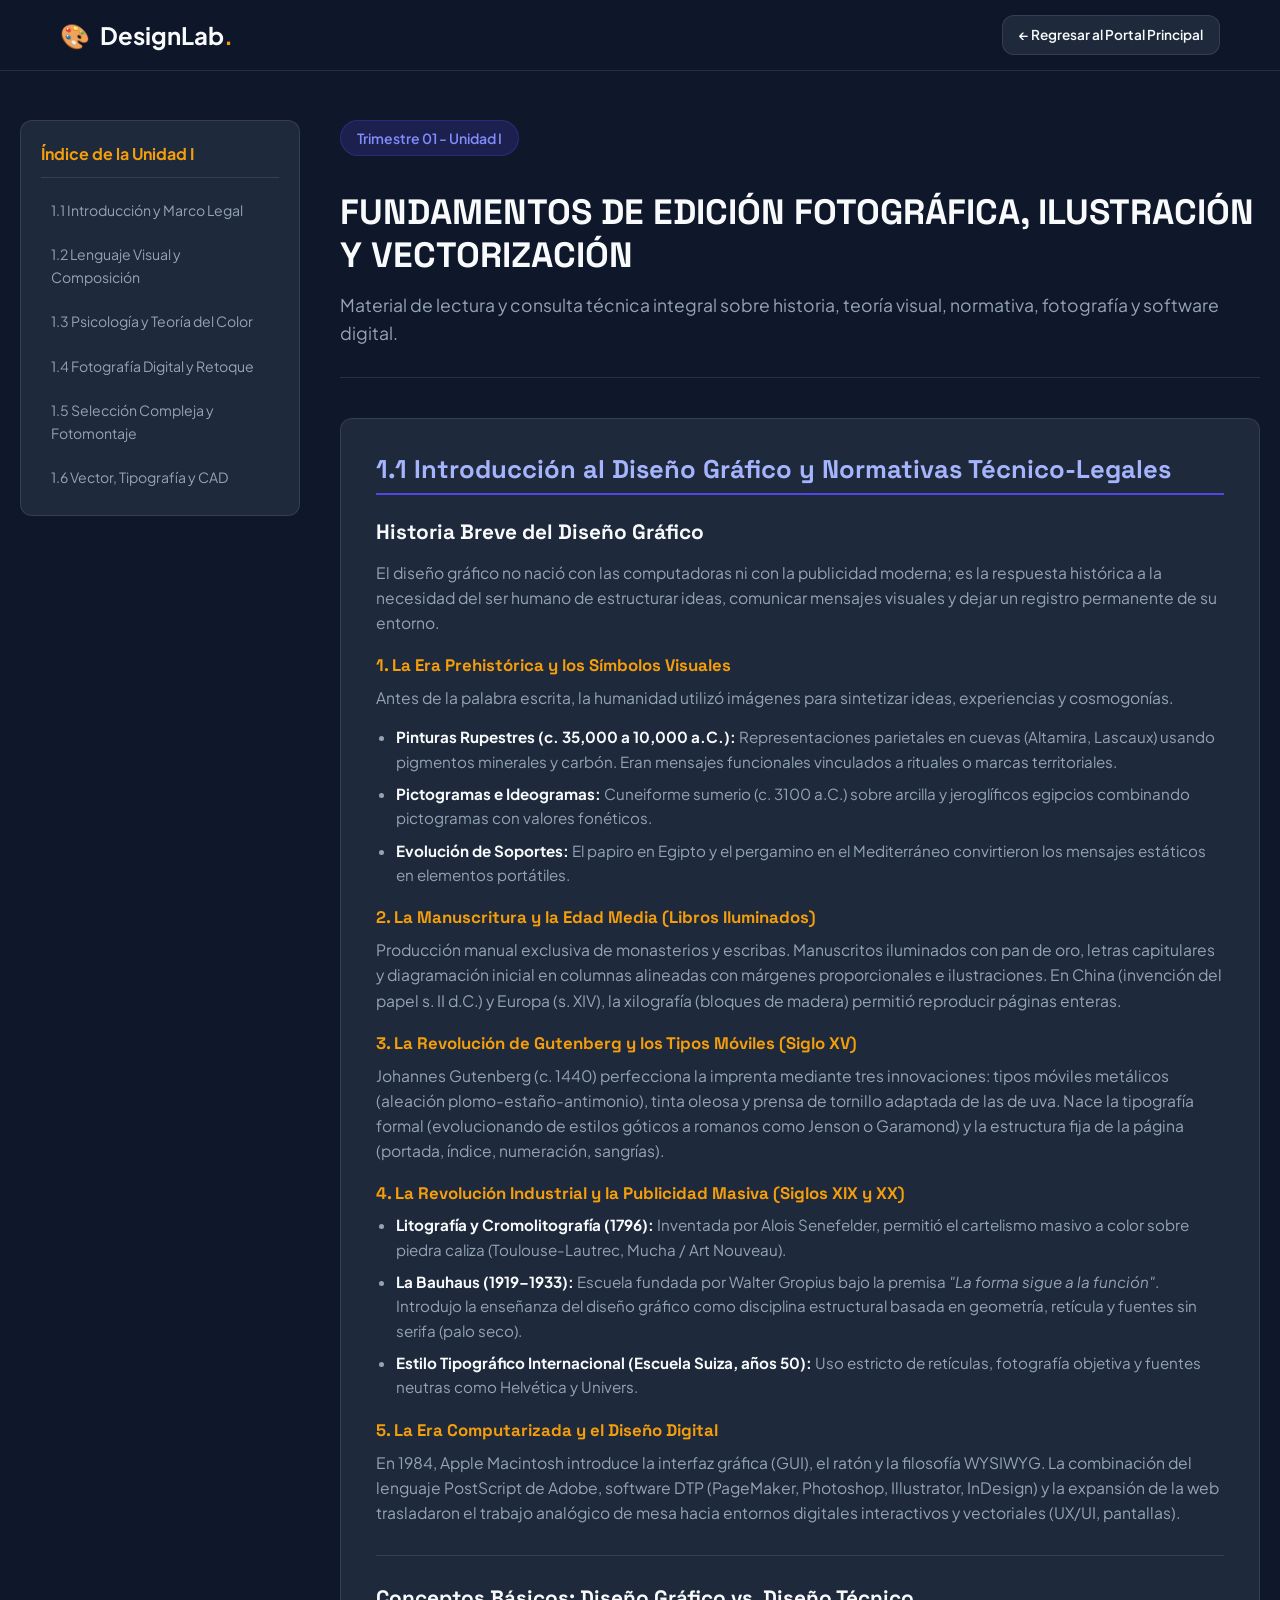
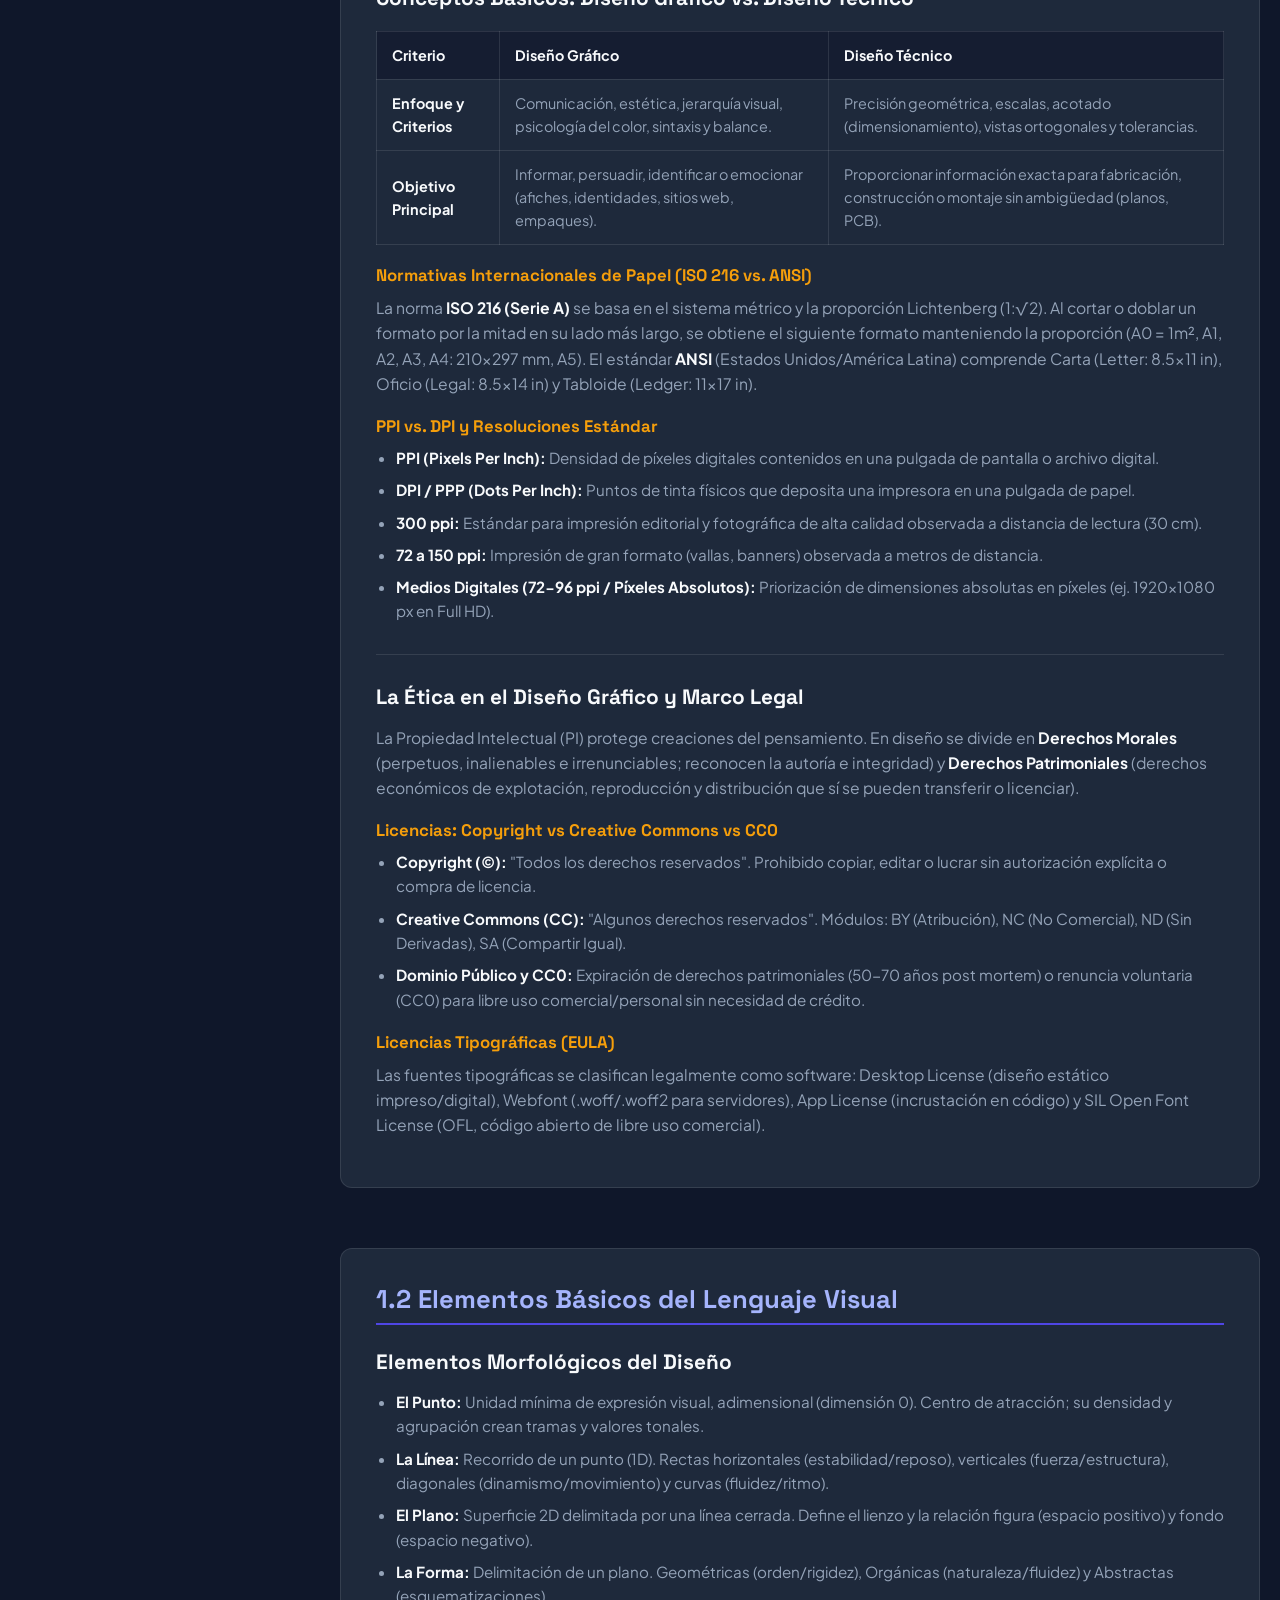
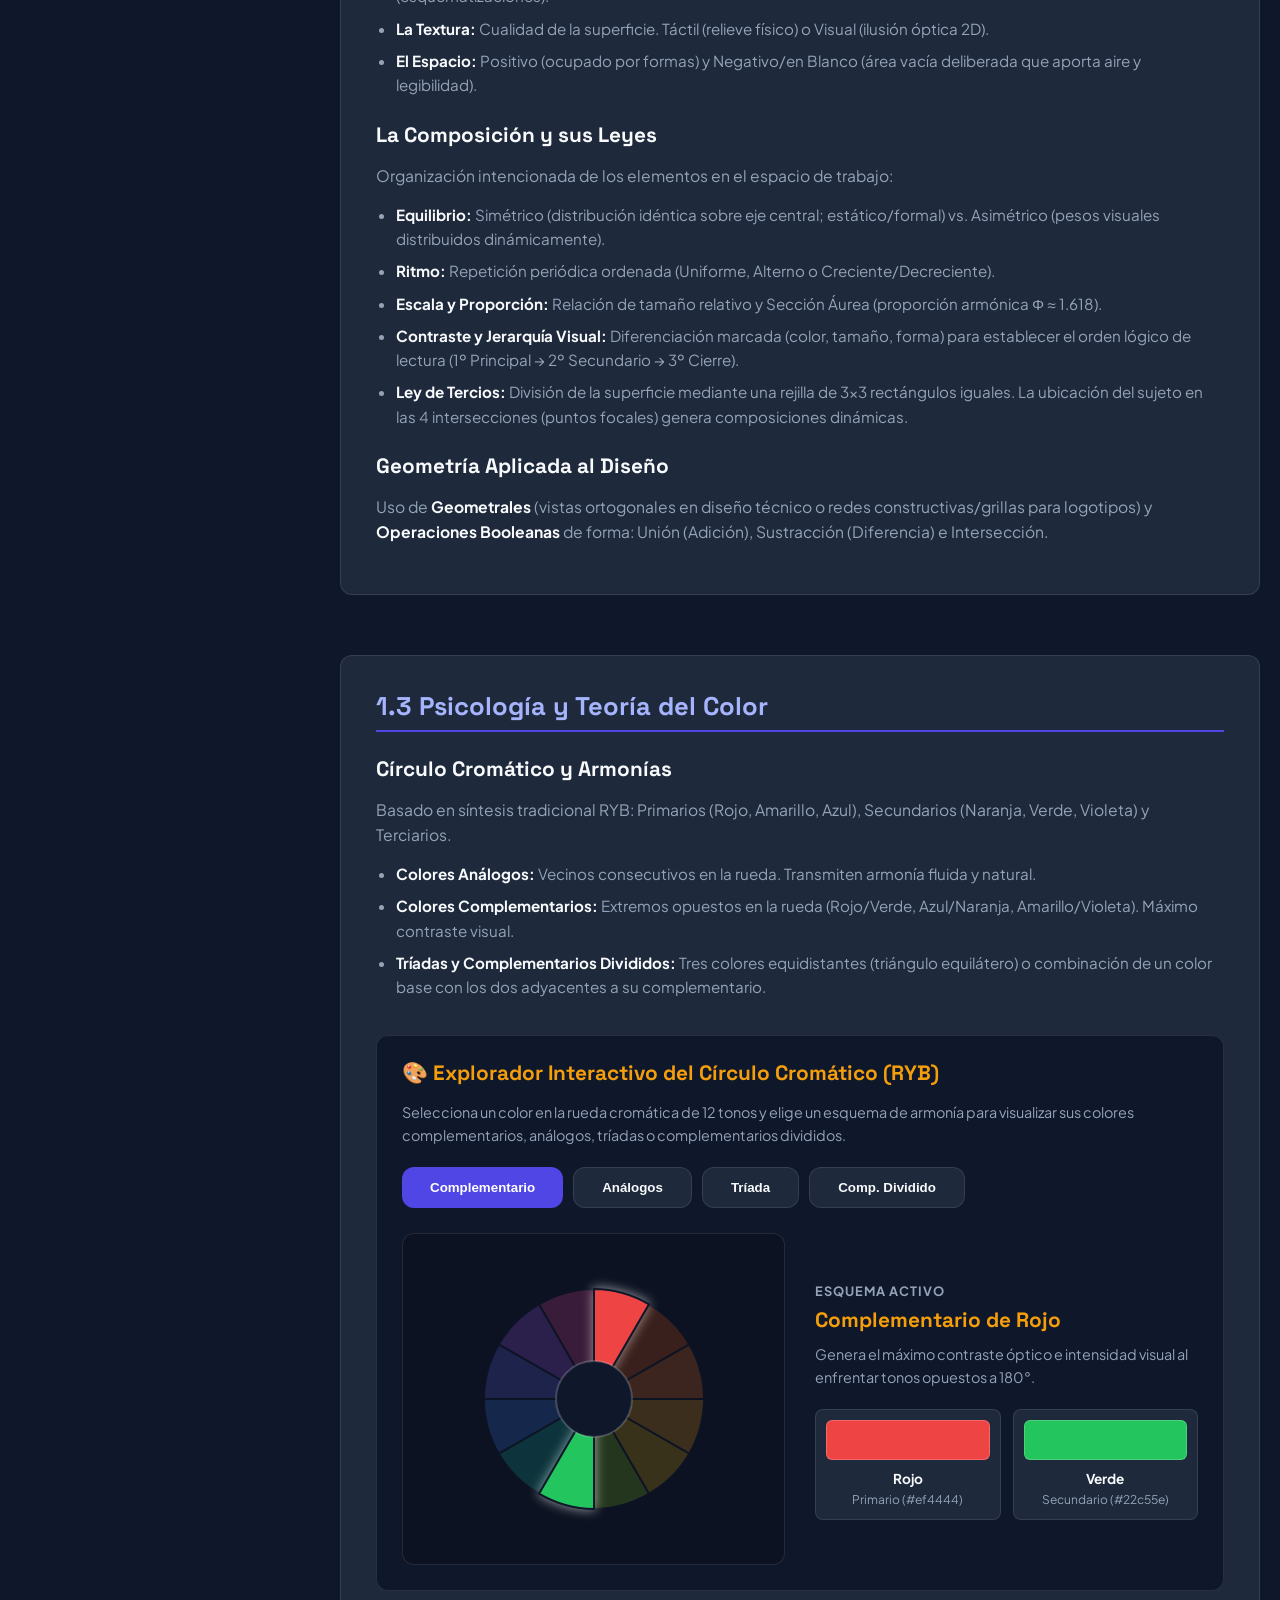
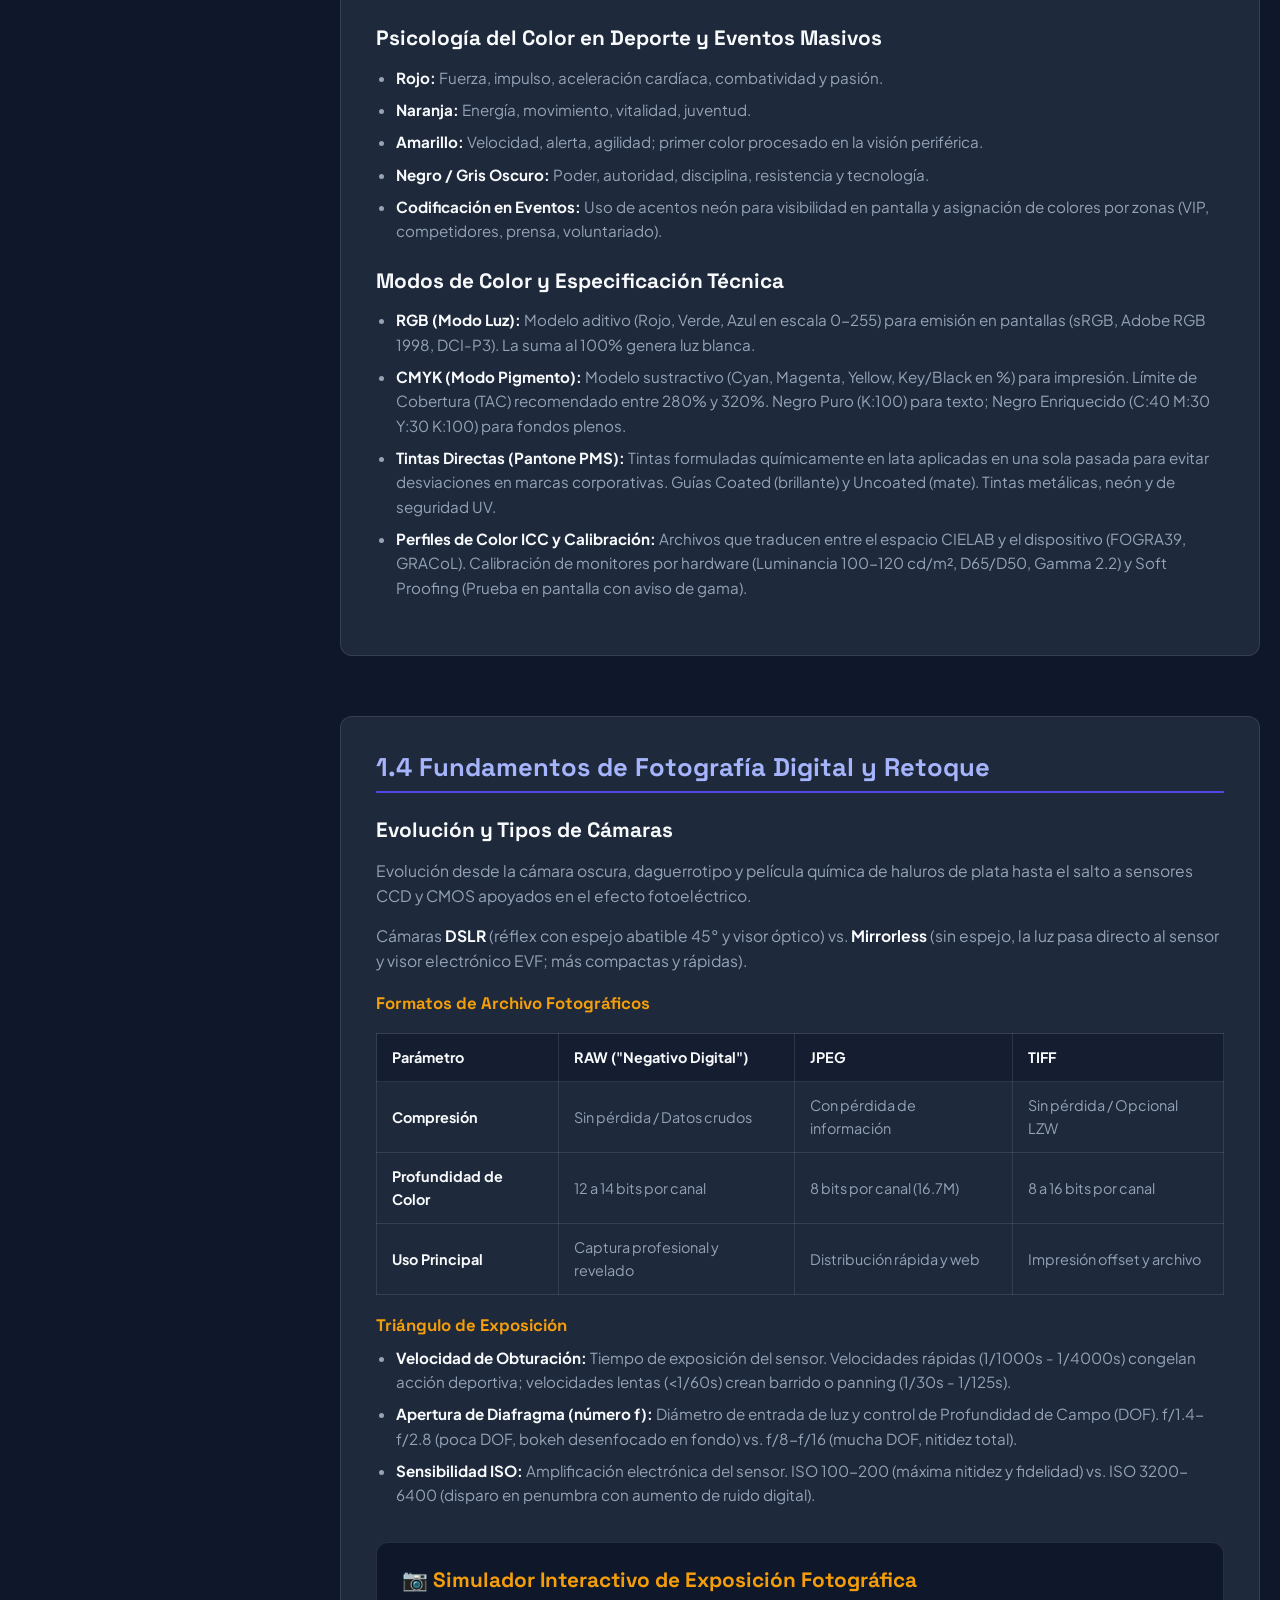
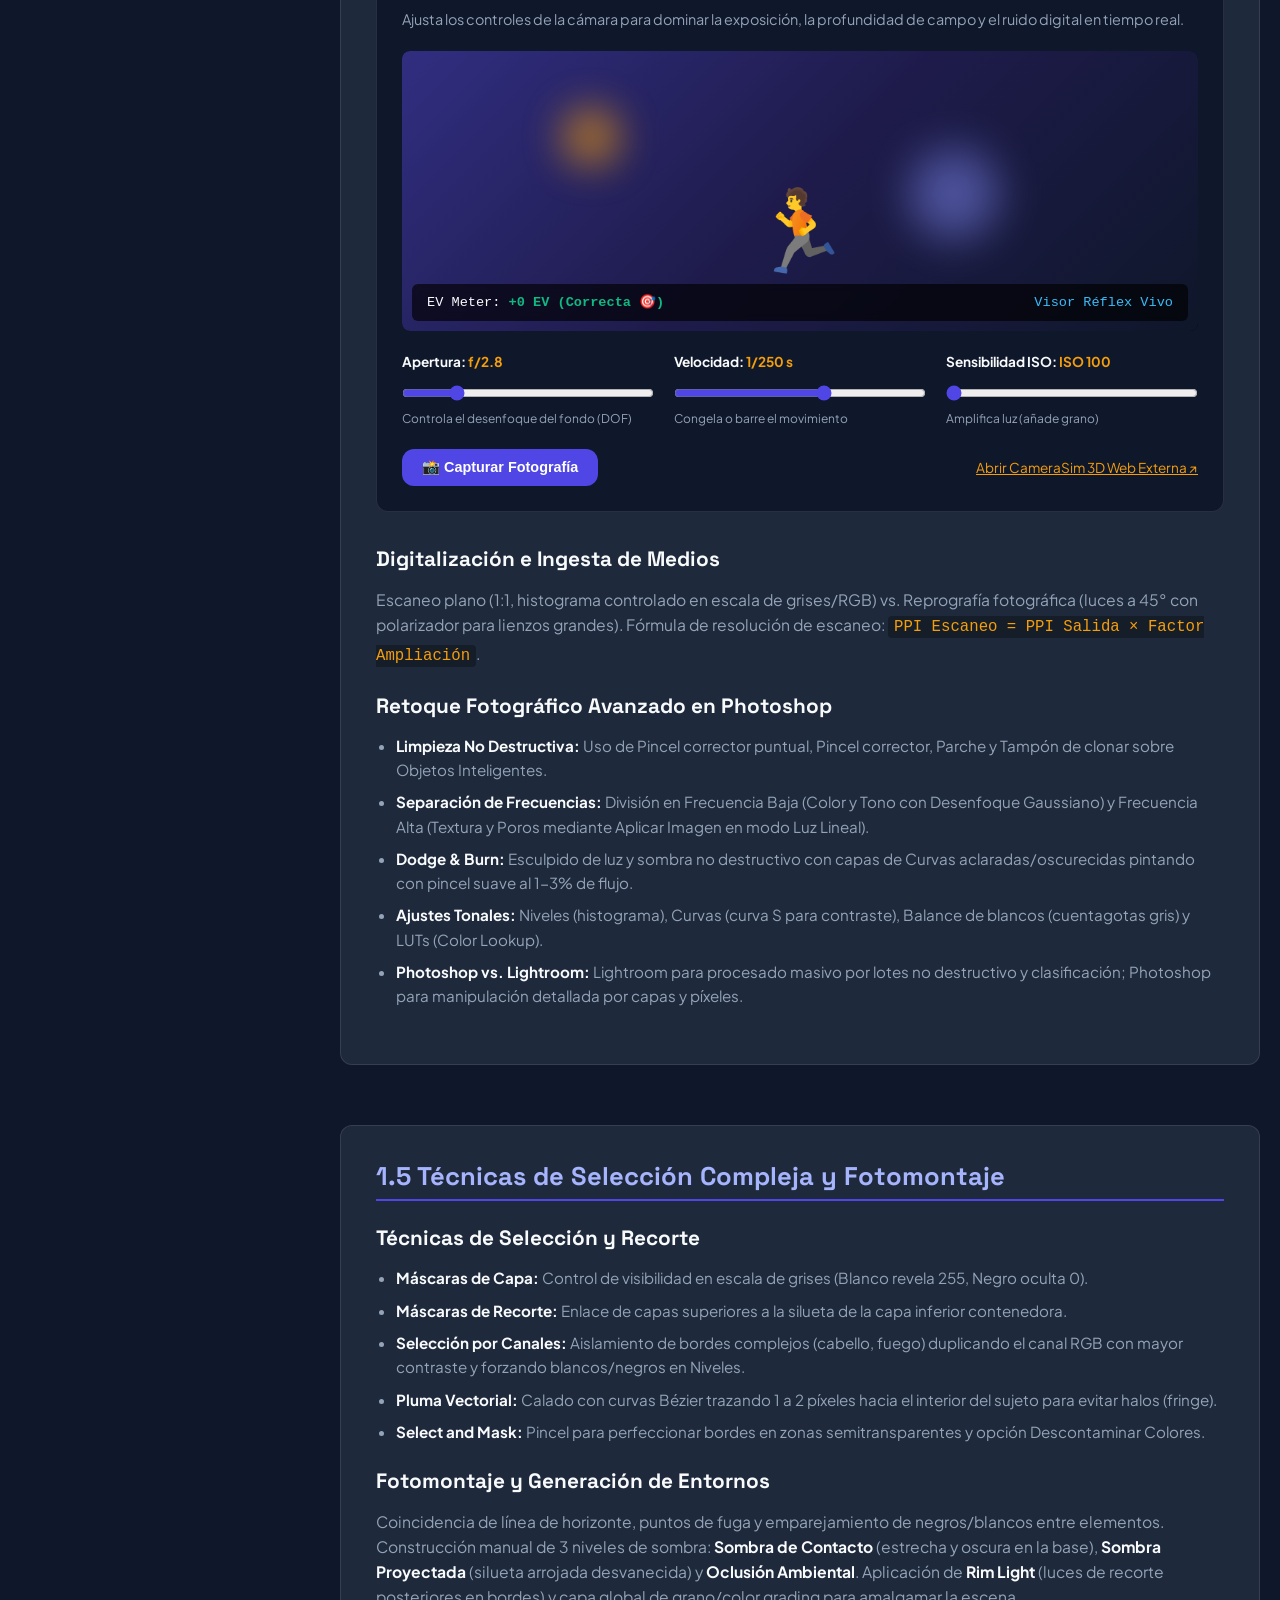
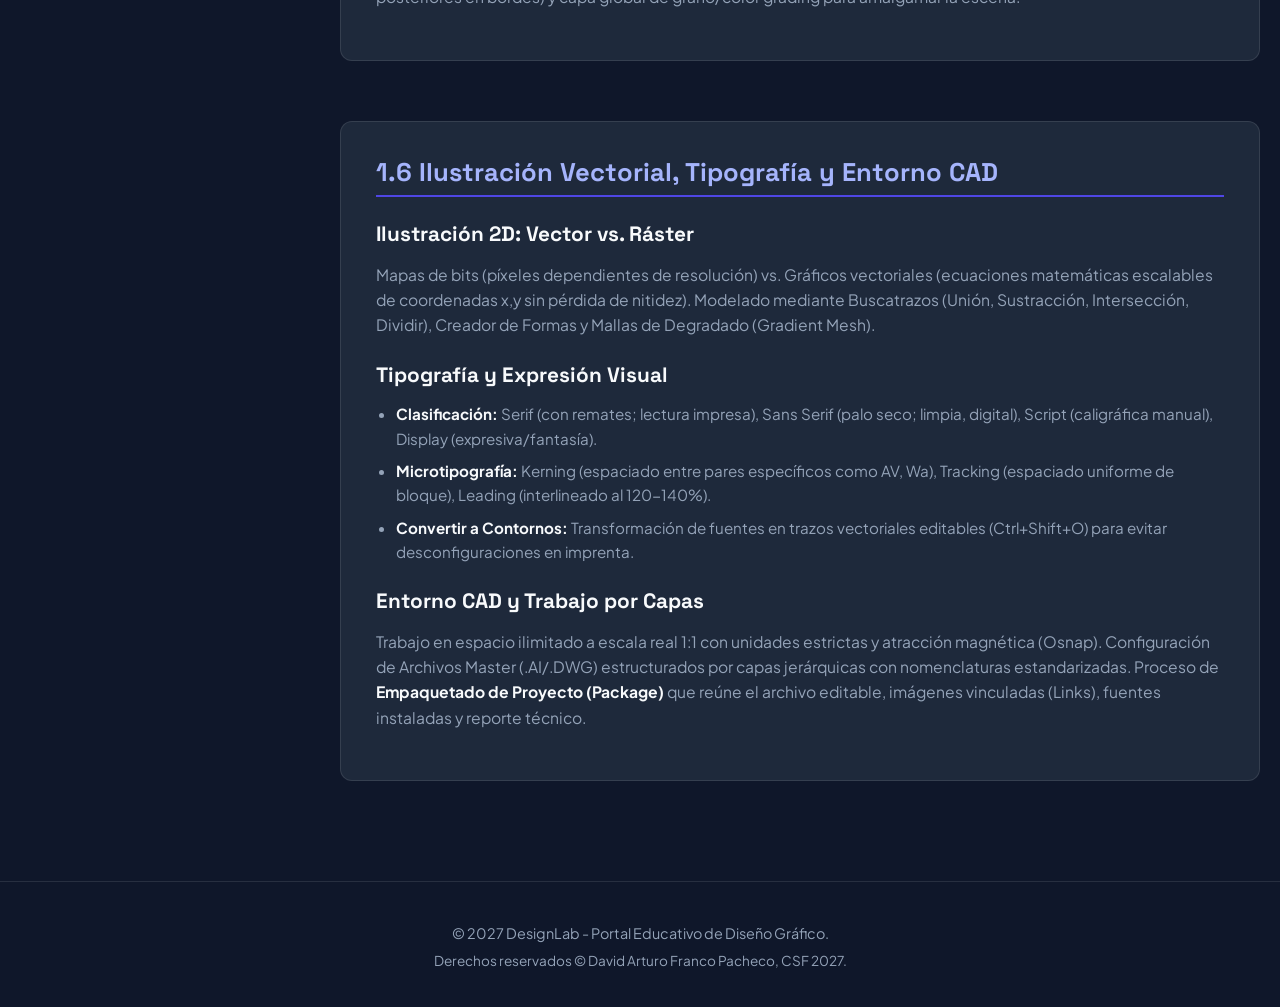
==== commit 8969aafa: "Update print statement from 'Hello' to 'Goodbye'" ====
--- a/unidad1.html
+++ b/unidad1.html
@@ -74,7 +74,7 @@
         </ul>
 
         <h4>5. La Era Computarizada y el Diseño Digital</h4>
-        <p>En 1984, Apple Macintosh introduce la interfaz gráfica (GUI), el ratón y la filosofía WYSIWYG. La combinación del lenguaje Post de Adobe, software DTP (PageMaker, Photoshop, Illustrator, InDesign) y la expansión de la web trasladaron el trabajo analógico de mesa hacia entornos digitales interactivos y vectoriales (UX/UI, pantallas).</p>
+        <p>En 1984, Apple Macintosh introduce la interfaz gráfica (GUI), el ratón y la filosofía WYSIWYG. La combinación del lenguaje PostScript de Adobe, software DTP (PageMaker, Photoshop, Illustrator, InDesign) y la expansión de la web trasladaron el trabajo analógico de mesa hacia entornos digitales interactivos y vectoriales (UX/UI, pantallas).</p>
 
         <hr>
 
@@ -395,9 +395,13 @@
     </main>
   </div>
 
+  <!-- Pie de Página -->
   <footer class="footer">
     <div class="container footer-content">
-      <p>&copy; 2026 DesignLab - Portal Educativo de Diseño Gráfico. Material docente de consulta.</p>
+      <p>&copy; 2027 DesignLab - Portal Educativo de Diseño Gráfico.</p>
+      <p style="font-size: 0.85rem; color: var(--text-muted); margin-top: 5px;">
+        Derechos reservados &copy; David Arturo Franco Pacheco, CSF 2027.
+      </p>
     </div>
   </footer>
 
